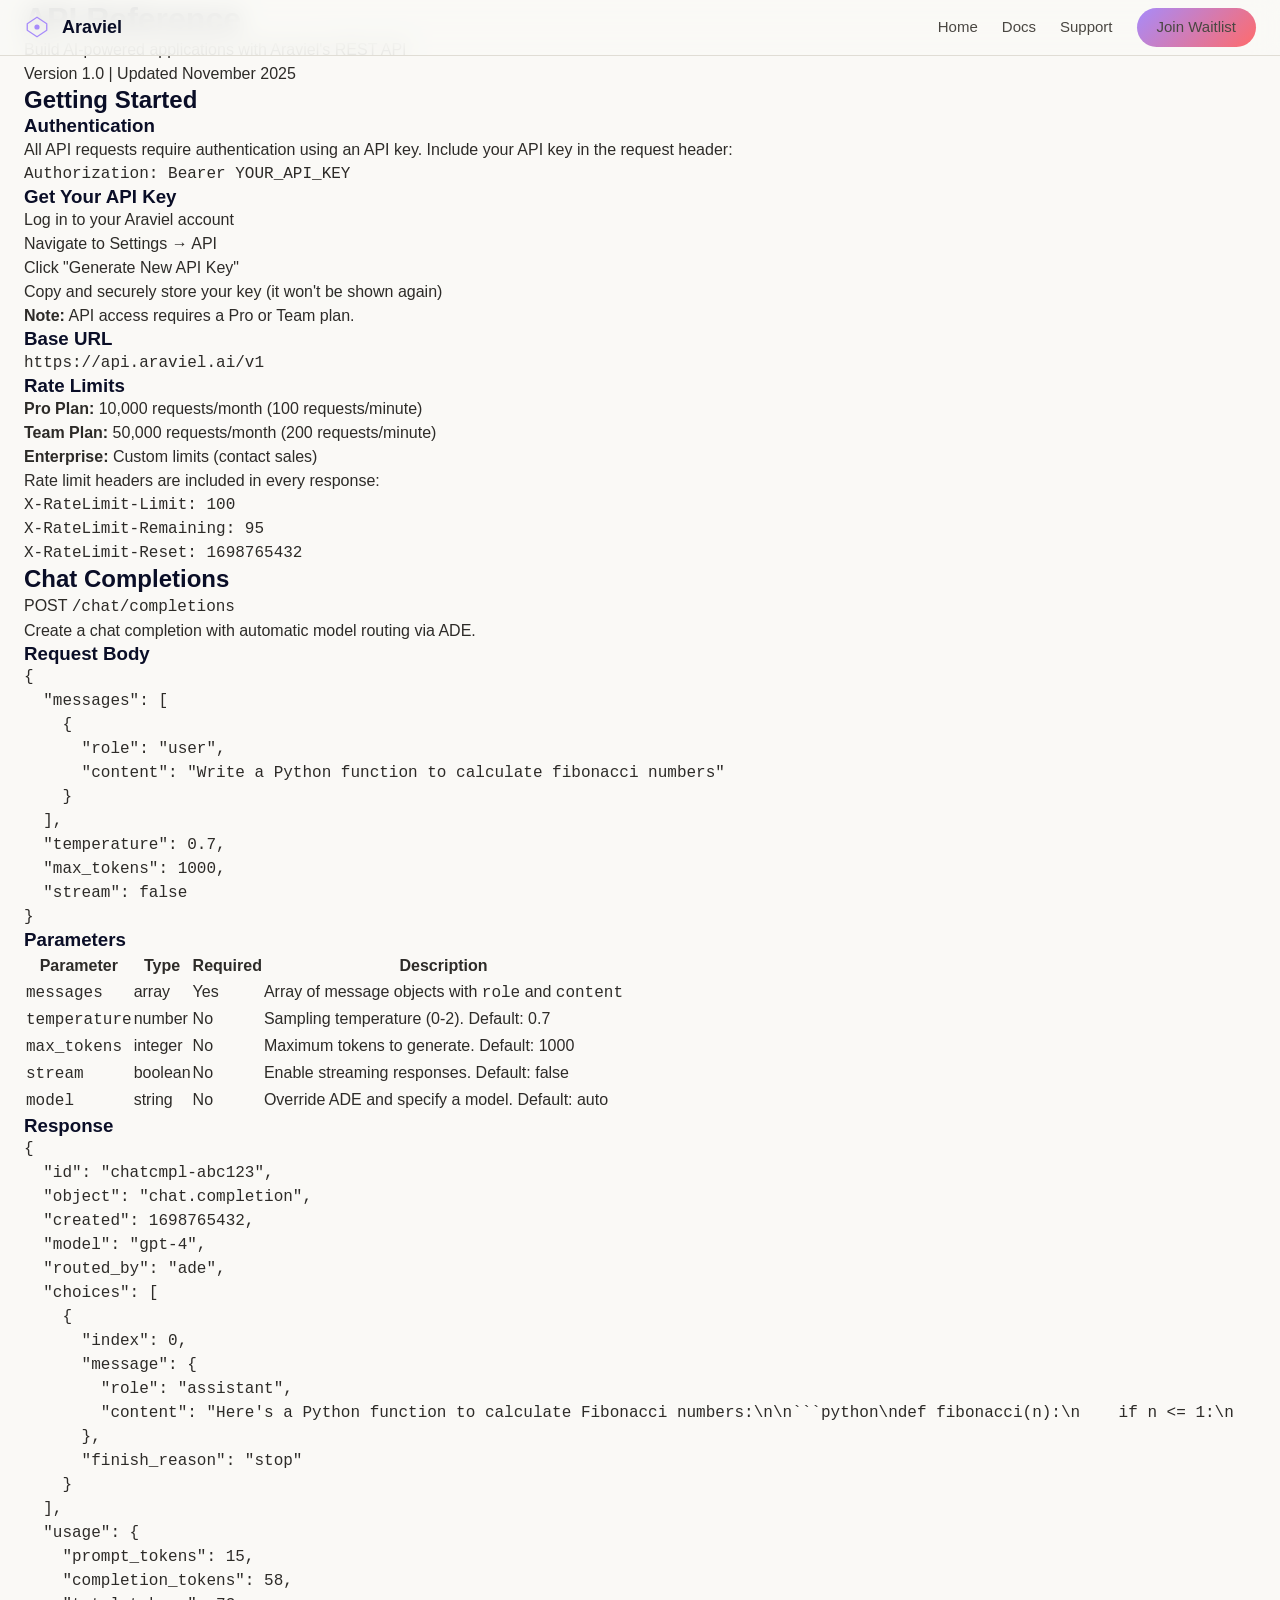
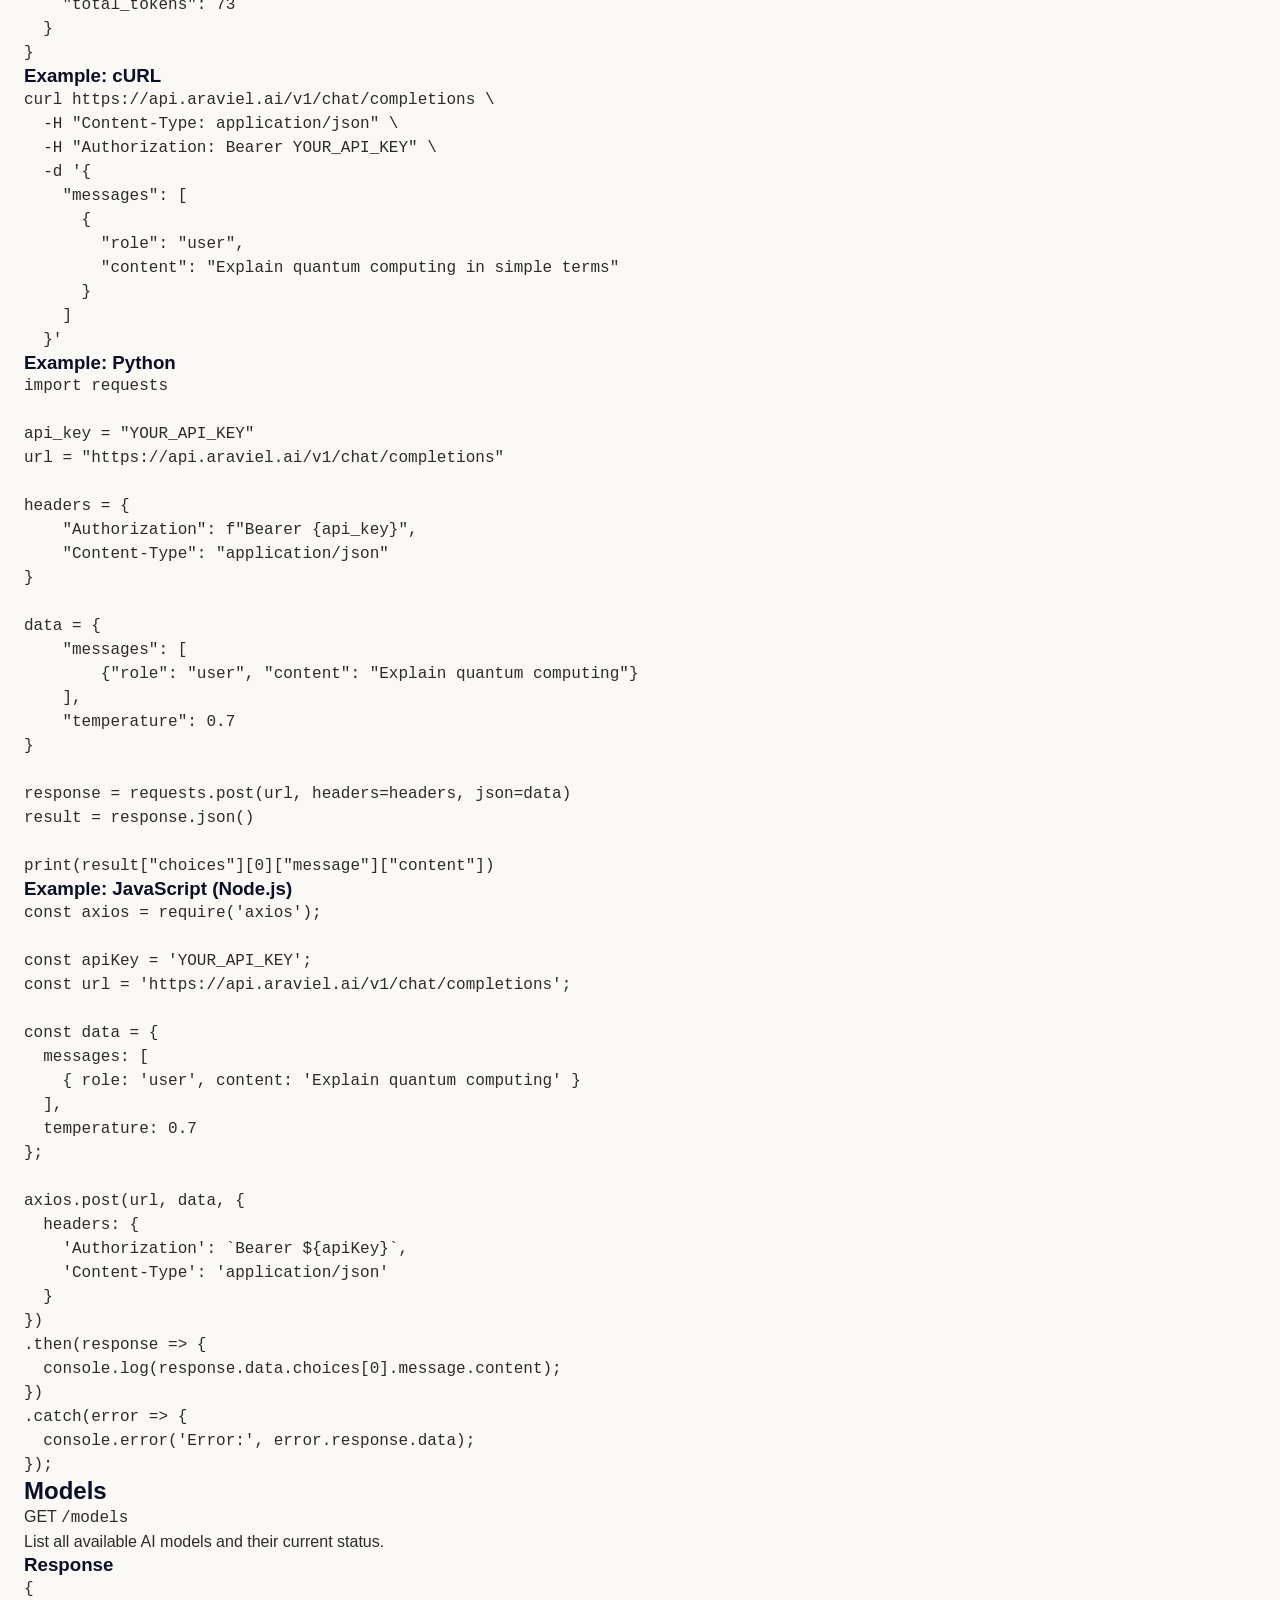
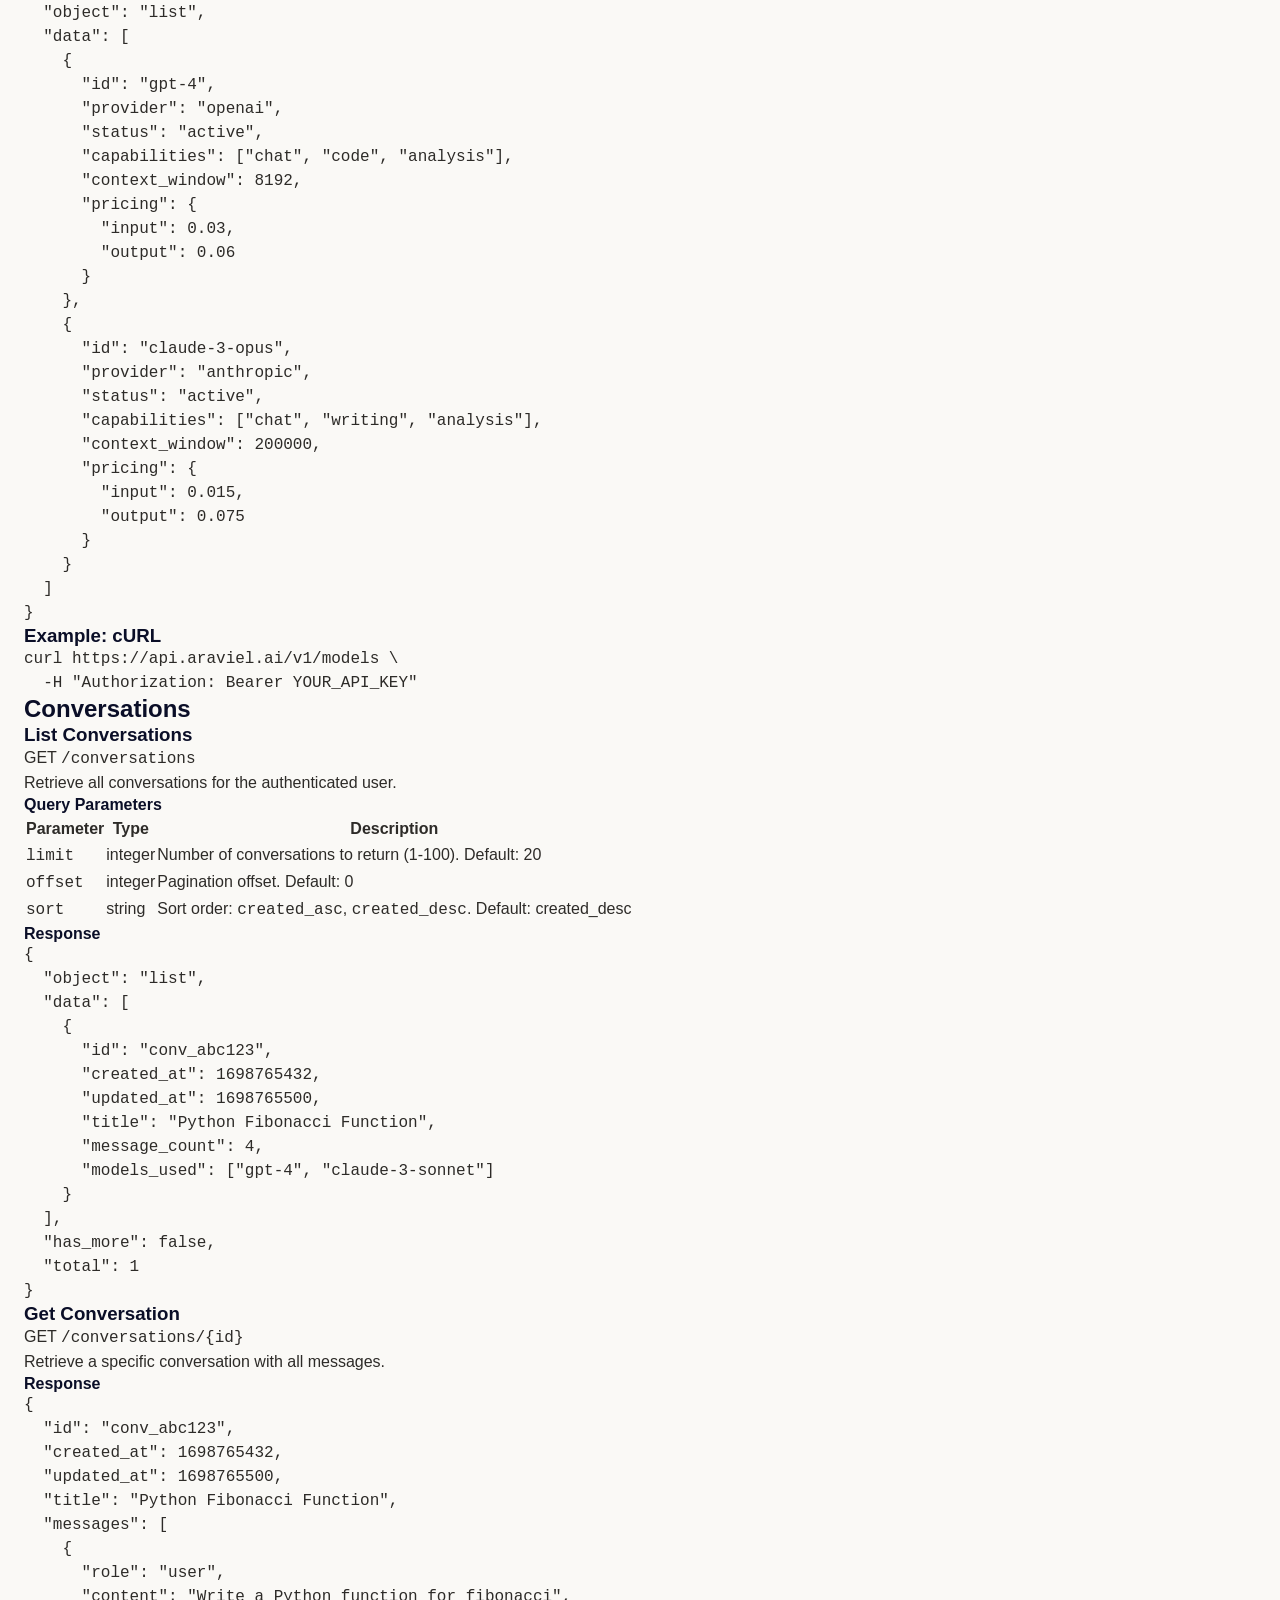
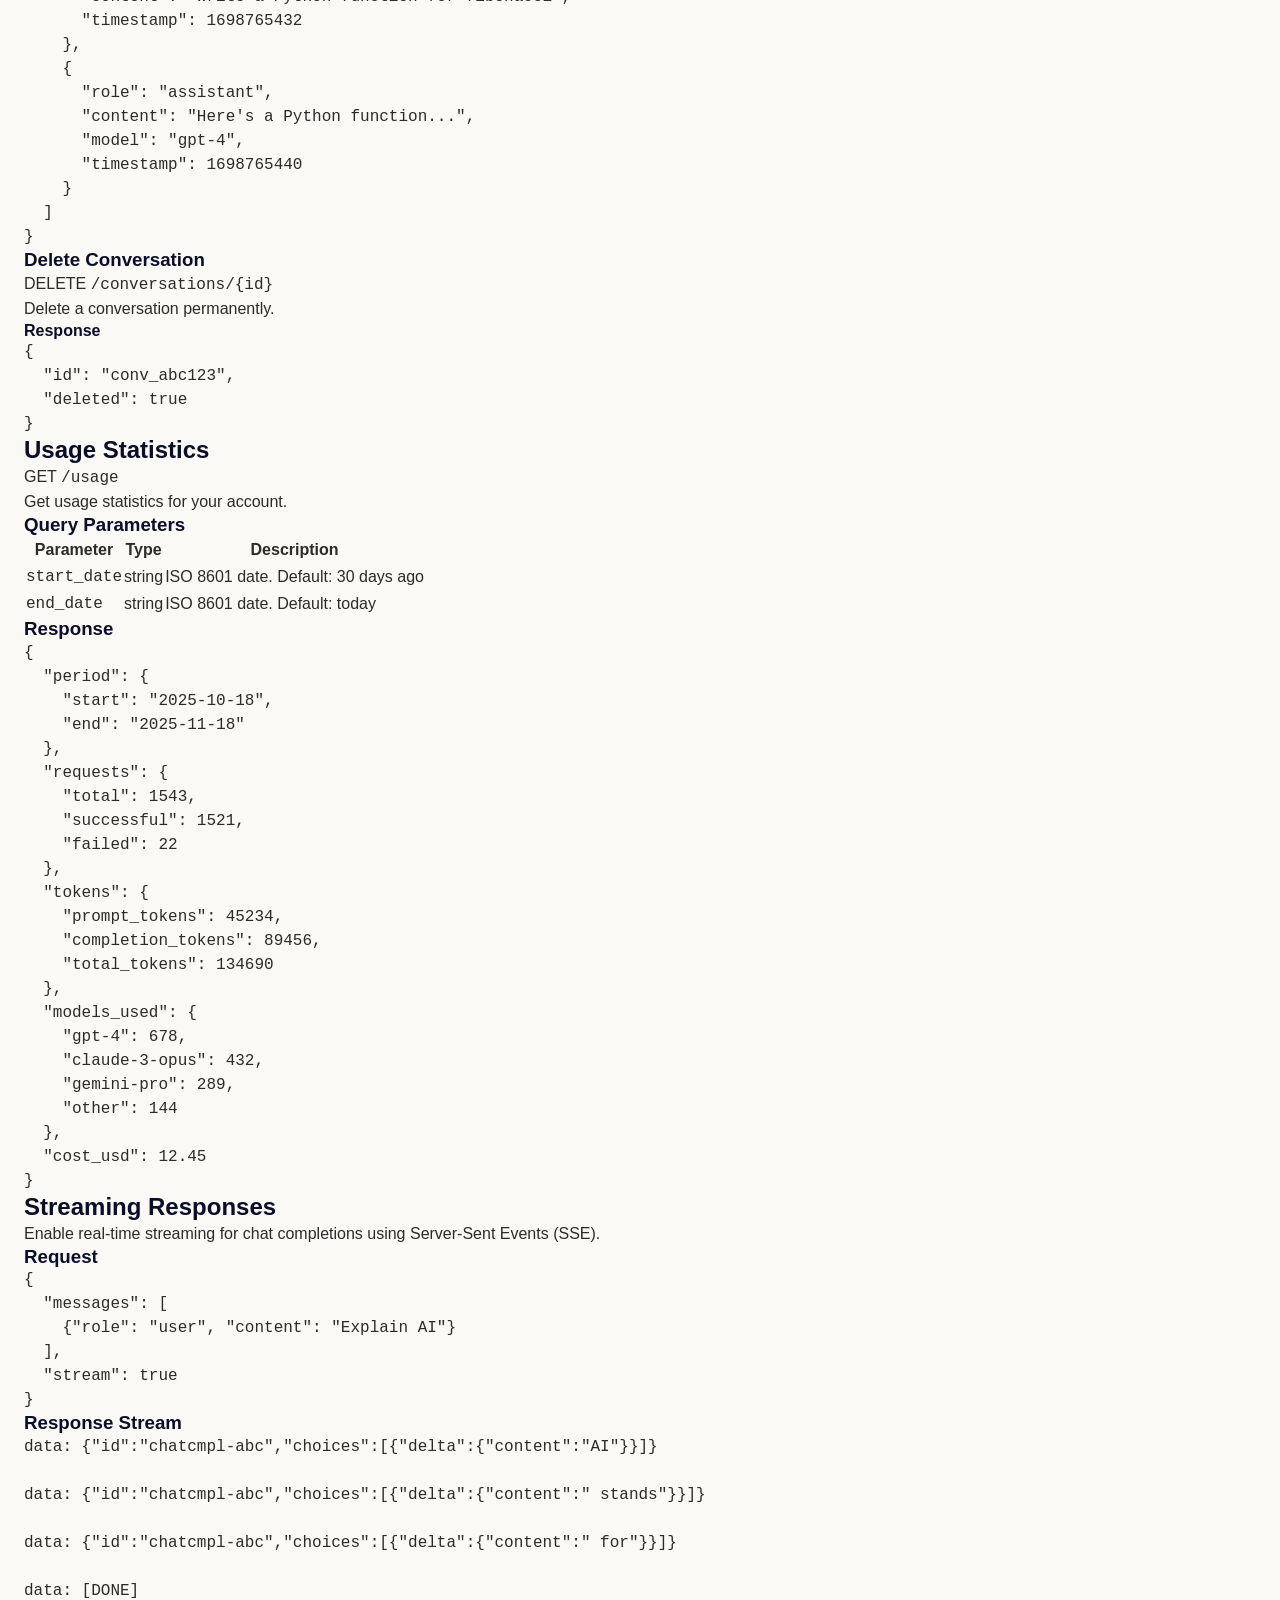
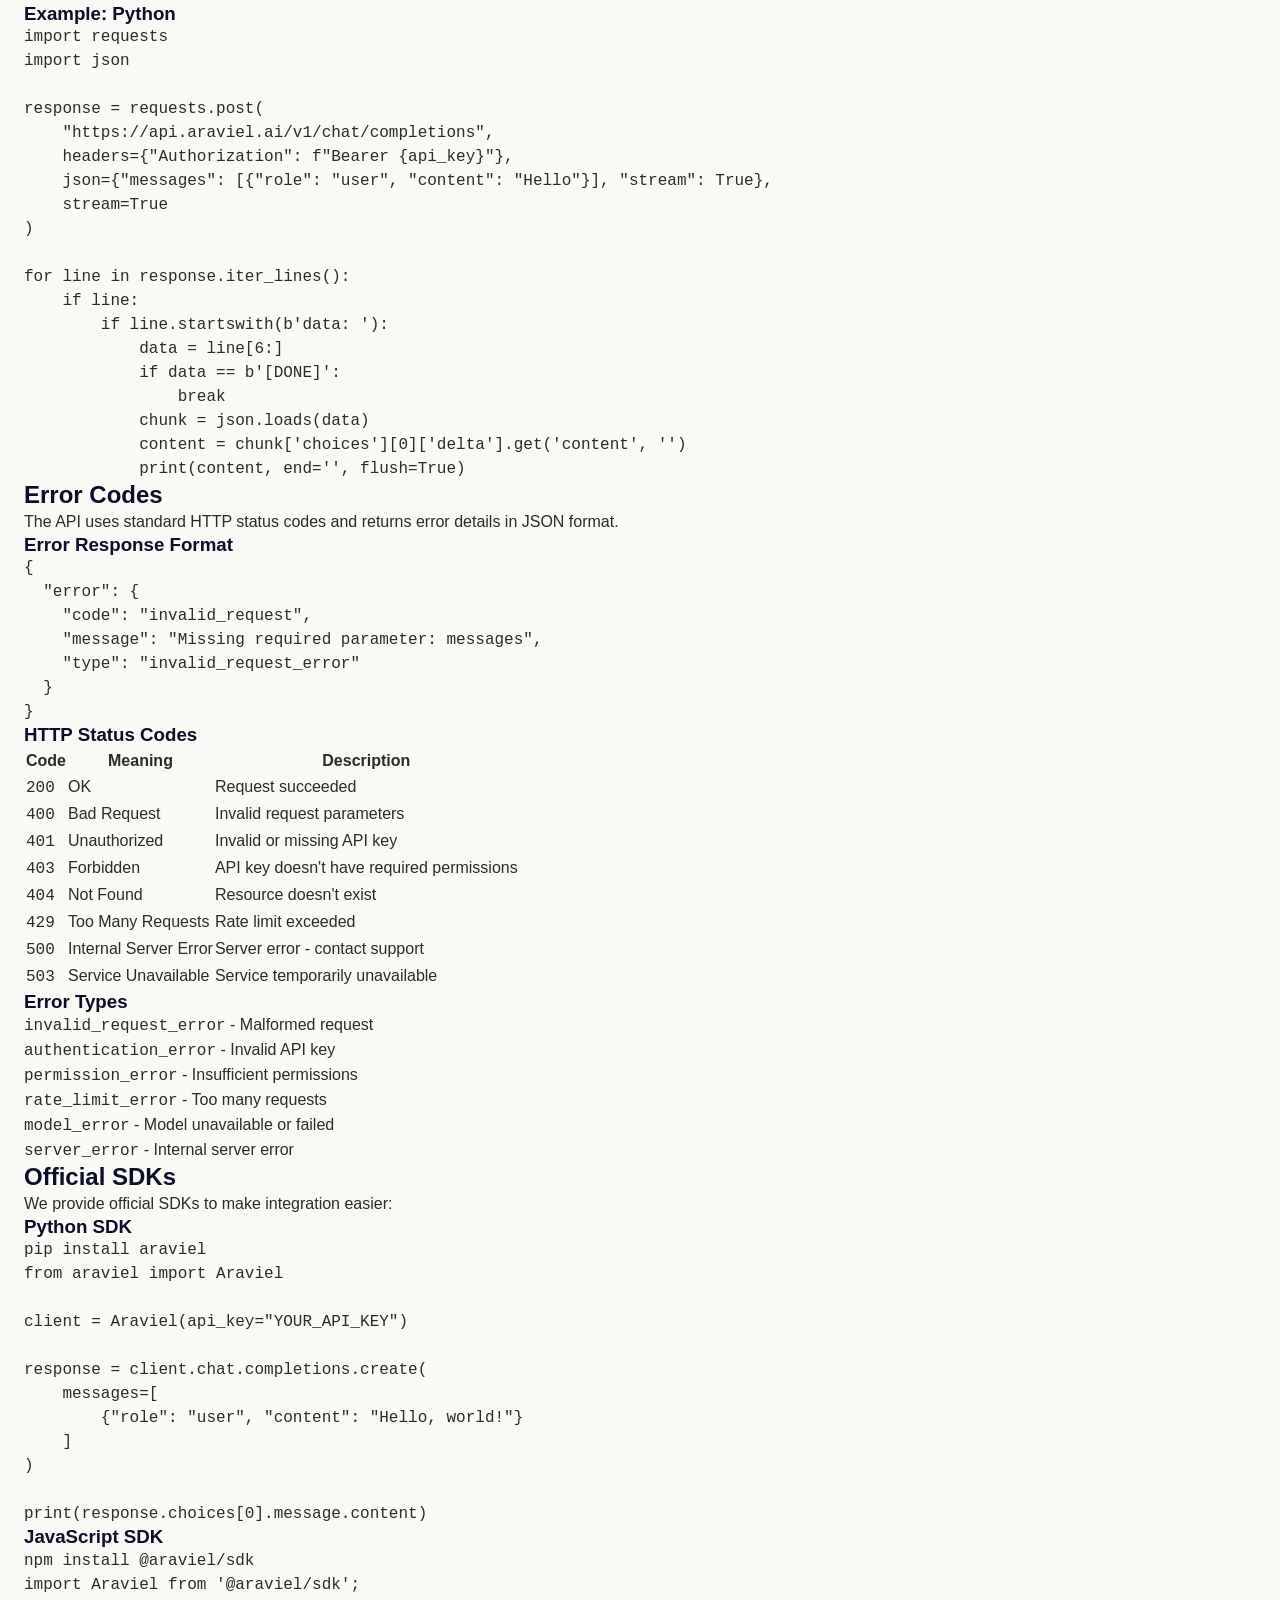
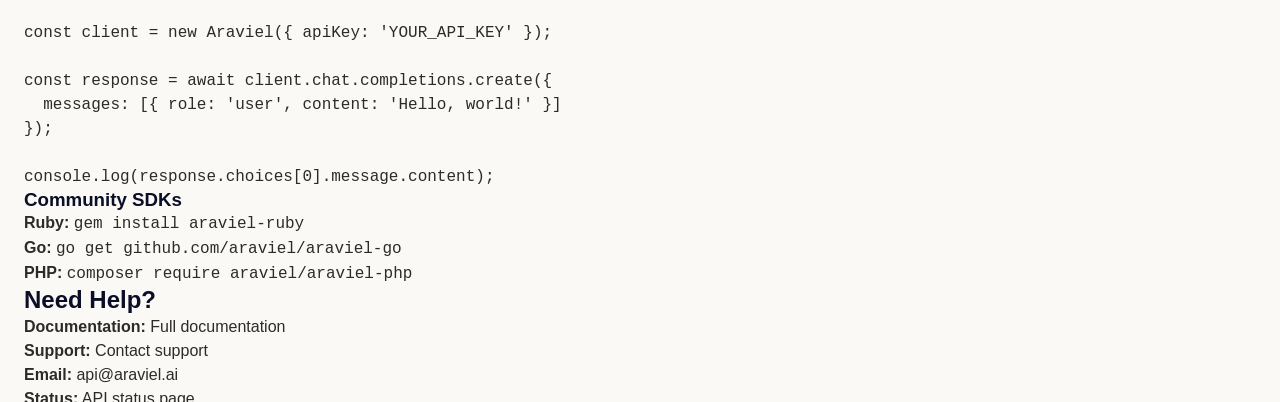
==== pages/api.html @ 12580cee "feat: Complete website with all legal and resource pages This commit delivers a fully functional, wo" ====
<!DOCTYPE html>
<html lang="en">
<head>
    <meta charset="UTF-8">
    <meta name="viewport" content="width=device-width, initial-scale=1.0">
    <title>API Reference - Araviel</title>
    <link rel="stylesheet" href="../styles.css">
    <link rel="icon" type="image/svg+xml" href="../favicon.svg">
</head>
<body>
    <nav class="nav" id="nav">
        <div class="container nav-container">
            <a href="../index.html" class="logo">
                <svg class="logo-icon" viewBox="0 0 40 40" fill="none" xmlns="http://www.w3.org/2000/svg">
                    <path d="M20 5L35 15V25L20 35L5 25V15L20 5Z" stroke="currentColor" stroke-width="2" stroke-linejoin="round"/>
                    <circle cx="20" cy="20" r="4" fill="currentColor"/>
                </svg>
                <span class="logo-text">Araviel</span>
            </a>
            <div class="nav-links">
                <a href="../index.html">Home</a>
                <a href="docs.html">Docs</a>
                <a href="support.html">Support</a>
                <a href="../index.html#waitlist" class="btn btn-nav">Join Waitlist</a>
            </div>
        </div>
    </nav>

    <main class="api-page">
        <div class="container">
            <div class="api-header">
                <h1>API Reference</h1>
                <p class="subtitle">Build AI-powered applications with Araviel's REST API</p>
                <p class="version">Version 1.0 | Updated November 2025</p>
            </div>

            <div class="api-content">
                <!-- Getting Started -->
                <section class="api-section">
                    <h2>Getting Started</h2>

                    <h3>Authentication</h3>
                    <p>All API requests require authentication using an API key. Include your API key in the request header:</p>
                    <div class="code-block">
                        <pre><code>Authorization: Bearer YOUR_API_KEY</code></pre>
                    </div>

                    <h3>Get Your API Key</h3>
                    <ol>
                        <li>Log in to your Araviel account</li>
                        <li>Navigate to Settings → API</li>
                        <li>Click "Generate New API Key"</li>
                        <li>Copy and securely store your key (it won't be shown again)</li>
                    </ol>
                    <p><strong>Note:</strong> API access requires a Pro or Team plan.</p>

                    <h3>Base URL</h3>
                    <div class="code-block">
                        <pre><code>https://api.araviel.ai/v1</code></pre>
                    </div>

                    <h3>Rate Limits</h3>
                    <ul>
                        <li><strong>Pro Plan:</strong> 10,000 requests/month (100 requests/minute)</li>
                        <li><strong>Team Plan:</strong> 50,000 requests/month (200 requests/minute)</li>
                        <li><strong>Enterprise:</strong> Custom limits (contact sales)</li>
                    </ul>
                    <p>Rate limit headers are included in every response:</p>
                    <div class="code-block">
                        <pre><code>X-RateLimit-Limit: 100
X-RateLimit-Remaining: 95
X-RateLimit-Reset: 1698765432</code></pre>
                    </div>
                </section>

                <!-- Chat Completions -->
                <section class="api-section">
                    <h2>Chat Completions</h2>
                    <p class="endpoint"><span class="method post">POST</span> <code>/chat/completions</code></p>
                    <p>Create a chat completion with automatic model routing via ADE.</p>

                    <h3>Request Body</h3>
                    <div class="code-block">
                        <pre><code>{
  "messages": [
    {
      "role": "user",
      "content": "Write a Python function to calculate fibonacci numbers"
    }
  ],
  "temperature": 0.7,
  "max_tokens": 1000,
  "stream": false
}</code></pre>
                    </div>

                    <h3>Parameters</h3>
                    <table class="params-table">
                        <thead>
                            <tr>
                                <th>Parameter</th>
                                <th>Type</th>
                                <th>Required</th>
                                <th>Description</th>
                            </tr>
                        </thead>
                        <tbody>
                            <tr>
                                <td><code>messages</code></td>
                                <td>array</td>
                                <td>Yes</td>
                                <td>Array of message objects with <code>role</code> and <code>content</code></td>
                            </tr>
                            <tr>
                                <td><code>temperature</code></td>
                                <td>number</td>
                                <td>No</td>
                                <td>Sampling temperature (0-2). Default: 0.7</td>
                            </tr>
                            <tr>
                                <td><code>max_tokens</code></td>
                                <td>integer</td>
                                <td>No</td>
                                <td>Maximum tokens to generate. Default: 1000</td>
                            </tr>
                            <tr>
                                <td><code>stream</code></td>
                                <td>boolean</td>
                                <td>No</td>
                                <td>Enable streaming responses. Default: false</td>
                            </tr>
                            <tr>
                                <td><code>model</code></td>
                                <td>string</td>
                                <td>No</td>
                                <td>Override ADE and specify a model. Default: auto</td>
                            </tr>
                        </tbody>
                    </table>

                    <h3>Response</h3>
                    <div class="code-block">
                        <pre><code>{
  "id": "chatcmpl-abc123",
  "object": "chat.completion",
  "created": 1698765432,
  "model": "gpt-4",
  "routed_by": "ade",
  "choices": [
    {
      "index": 0,
      "message": {
        "role": "assistant",
        "content": "Here's a Python function to calculate Fibonacci numbers:\n\n```python\ndef fibonacci(n):\n    if n <= 1:\n        return n\n    return fibonacci(n-1) + fibonacci(n-2)\n```"
      },
      "finish_reason": "stop"
    }
  ],
  "usage": {
    "prompt_tokens": 15,
    "completion_tokens": 58,
    "total_tokens": 73
  }
}</code></pre>
                    </div>

                    <h3>Example: cURL</h3>
                    <div class="code-block">
                        <pre><code>curl https://api.araviel.ai/v1/chat/completions \
  -H "Content-Type: application/json" \
  -H "Authorization: Bearer YOUR_API_KEY" \
  -d '{
    "messages": [
      {
        "role": "user",
        "content": "Explain quantum computing in simple terms"
      }
    ]
  }'</code></pre>
                    </div>

                    <h3>Example: Python</h3>
                    <div class="code-block">
                        <pre><code>import requests

api_key = "YOUR_API_KEY"
url = "https://api.araviel.ai/v1/chat/completions"

headers = {
    "Authorization": f"Bearer {api_key}",
    "Content-Type": "application/json"
}

data = {
    "messages": [
        {"role": "user", "content": "Explain quantum computing"}
    ],
    "temperature": 0.7
}

response = requests.post(url, headers=headers, json=data)
result = response.json()

print(result["choices"][0]["message"]["content"])</code></pre>
                    </div>

                    <h3>Example: JavaScript (Node.js)</h3>
                    <div class="code-block">
                        <pre><code>const axios = require('axios');

const apiKey = 'YOUR_API_KEY';
const url = 'https://api.araviel.ai/v1/chat/completions';

const data = {
  messages: [
    { role: 'user', content: 'Explain quantum computing' }
  ],
  temperature: 0.7
};

axios.post(url, data, {
  headers: {
    'Authorization': `Bearer ${apiKey}`,
    'Content-Type': 'application/json'
  }
})
.then(response => {
  console.log(response.data.choices[0].message.content);
})
.catch(error => {
  console.error('Error:', error.response.data);
});</code></pre>
                    </div>
                </section>

                <!-- Models -->
                <section class="api-section">
                    <h2>Models</h2>
                    <p class="endpoint"><span class="method get">GET</span> <code>/models</code></p>
                    <p>List all available AI models and their current status.</p>

                    <h3>Response</h3>
                    <div class="code-block">
                        <pre><code>{
  "object": "list",
  "data": [
    {
      "id": "gpt-4",
      "provider": "openai",
      "status": "active",
      "capabilities": ["chat", "code", "analysis"],
      "context_window": 8192,
      "pricing": {
        "input": 0.03,
        "output": 0.06
      }
    },
    {
      "id": "claude-3-opus",
      "provider": "anthropic",
      "status": "active",
      "capabilities": ["chat", "writing", "analysis"],
      "context_window": 200000,
      "pricing": {
        "input": 0.015,
        "output": 0.075
      }
    }
  ]
}</code></pre>
                    </div>

                    <h3>Example: cURL</h3>
                    <div class="code-block">
                        <pre><code>curl https://api.araviel.ai/v1/models \
  -H "Authorization: Bearer YOUR_API_KEY"</code></pre>
                    </div>
                </section>

                <!-- Conversations -->
                <section class="api-section">
                    <h2>Conversations</h2>

                    <h3>List Conversations</h3>
                    <p class="endpoint"><span class="method get">GET</span> <code>/conversations</code></p>
                    <p>Retrieve all conversations for the authenticated user.</p>

                    <h4>Query Parameters</h4>
                    <table class="params-table">
                        <thead>
                            <tr>
                                <th>Parameter</th>
                                <th>Type</th>
                                <th>Description</th>
                            </tr>
                        </thead>
                        <tbody>
                            <tr>
                                <td><code>limit</code></td>
                                <td>integer</td>
                                <td>Number of conversations to return (1-100). Default: 20</td>
                            </tr>
                            <tr>
                                <td><code>offset</code></td>
                                <td>integer</td>
                                <td>Pagination offset. Default: 0</td>
                            </tr>
                            <tr>
                                <td><code>sort</code></td>
                                <td>string</td>
                                <td>Sort order: <code>created_asc</code>, <code>created_desc</code>. Default: created_desc</td>
                            </tr>
                        </tbody>
                    </table>

                    <h4>Response</h4>
                    <div class="code-block">
                        <pre><code>{
  "object": "list",
  "data": [
    {
      "id": "conv_abc123",
      "created_at": 1698765432,
      "updated_at": 1698765500,
      "title": "Python Fibonacci Function",
      "message_count": 4,
      "models_used": ["gpt-4", "claude-3-sonnet"]
    }
  ],
  "has_more": false,
  "total": 1
}</code></pre>
                    </div>

                    <h3>Get Conversation</h3>
                    <p class="endpoint"><span class="method get">GET</span> <code>/conversations/{id}</code></p>
                    <p>Retrieve a specific conversation with all messages.</p>

                    <h4>Response</h4>
                    <div class="code-block">
                        <pre><code>{
  "id": "conv_abc123",
  "created_at": 1698765432,
  "updated_at": 1698765500,
  "title": "Python Fibonacci Function",
  "messages": [
    {
      "role": "user",
      "content": "Write a Python function for fibonacci",
      "timestamp": 1698765432
    },
    {
      "role": "assistant",
      "content": "Here's a Python function...",
      "model": "gpt-4",
      "timestamp": 1698765440
    }
  ]
}</code></pre>
                    </div>

                    <h3>Delete Conversation</h3>
                    <p class="endpoint"><span class="method delete">DELETE</span> <code>/conversations/{id}</code></p>
                    <p>Delete a conversation permanently.</p>

                    <h4>Response</h4>
                    <div class="code-block">
                        <pre><code>{
  "id": "conv_abc123",
  "deleted": true
}</code></pre>
                    </div>
                </section>

                <!-- Usage Statistics -->
                <section class="api-section">
                    <h2>Usage Statistics</h2>
                    <p class="endpoint"><span class="method get">GET</span> <code>/usage</code></p>
                    <p>Get usage statistics for your account.</p>

                    <h3>Query Parameters</h3>
                    <table class="params-table">
                        <thead>
                            <tr>
                                <th>Parameter</th>
                                <th>Type</th>
                                <th>Description</th>
                            </tr>
                        </thead>
                        <tbody>
                            <tr>
                                <td><code>start_date</code></td>
                                <td>string</td>
                                <td>ISO 8601 date. Default: 30 days ago</td>
                            </tr>
                            <tr>
                                <td><code>end_date</code></td>
                                <td>string</td>
                                <td>ISO 8601 date. Default: today</td>
                            </tr>
                        </tbody>
                    </table>

                    <h3>Response</h3>
                    <div class="code-block">
                        <pre><code>{
  "period": {
    "start": "2025-10-18",
    "end": "2025-11-18"
  },
  "requests": {
    "total": 1543,
    "successful": 1521,
    "failed": 22
  },
  "tokens": {
    "prompt_tokens": 45234,
    "completion_tokens": 89456,
    "total_tokens": 134690
  },
  "models_used": {
    "gpt-4": 678,
    "claude-3-opus": 432,
    "gemini-pro": 289,
    "other": 144
  },
  "cost_usd": 12.45
}</code></pre>
                    </div>
                </section>

                <!-- Streaming -->
                <section class="api-section">
                    <h2>Streaming Responses</h2>
                    <p>Enable real-time streaming for chat completions using Server-Sent Events (SSE).</p>

                    <h3>Request</h3>
                    <div class="code-block">
                        <pre><code>{
  "messages": [
    {"role": "user", "content": "Explain AI"}
  ],
  "stream": true
}</code></pre>
                    </div>

                    <h3>Response Stream</h3>
                    <div class="code-block">
                        <pre><code>data: {"id":"chatcmpl-abc","choices":[{"delta":{"content":"AI"}}]}

data: {"id":"chatcmpl-abc","choices":[{"delta":{"content":" stands"}}]}

data: {"id":"chatcmpl-abc","choices":[{"delta":{"content":" for"}}]}

data: [DONE]</code></pre>
                    </div>

                    <h3>Example: Python</h3>
                    <div class="code-block">
                        <pre><code>import requests
import json

response = requests.post(
    "https://api.araviel.ai/v1/chat/completions",
    headers={"Authorization": f"Bearer {api_key}"},
    json={"messages": [{"role": "user", "content": "Hello"}], "stream": True},
    stream=True
)

for line in response.iter_lines():
    if line:
        if line.startswith(b'data: '):
            data = line[6:]
            if data == b'[DONE]':
                break
            chunk = json.loads(data)
            content = chunk['choices'][0]['delta'].get('content', '')
            print(content, end='', flush=True)</code></pre>
                    </div>
                </section>

                <!-- Error Codes -->
                <section class="api-section">
                    <h2>Error Codes</h2>
                    <p>The API uses standard HTTP status codes and returns error details in JSON format.</p>

                    <h3>Error Response Format</h3>
                    <div class="code-block">
                        <pre><code>{
  "error": {
    "code": "invalid_request",
    "message": "Missing required parameter: messages",
    "type": "invalid_request_error"
  }
}</code></pre>
                    </div>

                    <h3>HTTP Status Codes</h3>
                    <table class="params-table">
                        <thead>
                            <tr>
                                <th>Code</th>
                                <th>Meaning</th>
                                <th>Description</th>
                            </tr>
                        </thead>
                        <tbody>
                            <tr>
                                <td><code>200</code></td>
                                <td>OK</td>
                                <td>Request succeeded</td>
                            </tr>
                            <tr>
                                <td><code>400</code></td>
                                <td>Bad Request</td>
                                <td>Invalid request parameters</td>
                            </tr>
                            <tr>
                                <td><code>401</code></td>
                                <td>Unauthorized</td>
                                <td>Invalid or missing API key</td>
                            </tr>
                            <tr>
                                <td><code>403</code></td>
                                <td>Forbidden</td>
                                <td>API key doesn't have required permissions</td>
                            </tr>
                            <tr>
                                <td><code>404</code></td>
                                <td>Not Found</td>
                                <td>Resource doesn't exist</td>
                            </tr>
                            <tr>
                                <td><code>429</code></td>
                                <td>Too Many Requests</td>
                                <td>Rate limit exceeded</td>
                            </tr>
                            <tr>
                                <td><code>500</code></td>
                                <td>Internal Server Error</td>
                                <td>Server error - contact support</td>
                            </tr>
                            <tr>
                                <td><code>503</code></td>
                                <td>Service Unavailable</td>
                                <td>Service temporarily unavailable</td>
                            </tr>
                        </tbody>
                    </table>

                    <h3>Error Types</h3>
                    <ul>
                        <li><code>invalid_request_error</code> - Malformed request</li>
                        <li><code>authentication_error</code> - Invalid API key</li>
                        <li><code>permission_error</code> - Insufficient permissions</li>
                        <li><code>rate_limit_error</code> - Too many requests</li>
                        <li><code>model_error</code> - Model unavailable or failed</li>
                        <li><code>server_error</code> - Internal server error</li>
                    </ul>
                </section>

                <!-- SDKs -->
                <section class="api-section">
                    <h2>Official SDKs</h2>
                    <p>We provide official SDKs to make integration easier:</p>

                    <h3>Python SDK</h3>
                    <div class="code-block">
                        <pre><code>pip install araviel</code></pre>
                    </div>
                    <div class="code-block">
                        <pre><code>from araviel import Araviel

client = Araviel(api_key="YOUR_API_KEY")

response = client.chat.completions.create(
    messages=[
        {"role": "user", "content": "Hello, world!"}
    ]
)

print(response.choices[0].message.content)</code></pre>
                    </div>

                    <h3>JavaScript SDK</h3>
                    <div class="code-block">
                        <pre><code>npm install @araviel/sdk</code></pre>
                    </div>
                    <div class="code-block">
                        <pre><code>import Araviel from '@araviel/sdk';

const client = new Araviel({ apiKey: 'YOUR_API_KEY' });

const response = await client.chat.completions.create({
  messages: [{ role: 'user', content: 'Hello, world!' }]
});

console.log(response.choices[0].message.content);</code></pre>
                    </div>

                    <h3>Community SDKs</h3>
                    <ul>
                        <li><strong>Ruby:</strong> <code>gem install araviel-ruby</code></li>
                        <li><strong>Go:</strong> <code>go get github.com/araviel/araviel-go</code></li>
                        <li><strong>PHP:</strong> <code>composer require araviel/araviel-php</code></li>
                    </ul>
                </section>

                <!-- Support -->
                <section class="api-section">
                    <h2>Need Help?</h2>
                    <ul>
                        <li><strong>Documentation:</strong> <a href="docs.html">Full documentation</a></li>
                        <li><strong>Support:</strong> <a href="support.html">Contact support</a></li>
                        <li><strong>Email:</strong> <a href="mailto:api@araviel.ai">api@araviel.ai</a></li>
                        <li><strong>Status:</strong> <a href="status.html">API status page</a></li>
                    </ul>
                </section>
            </div>
        </div>
    </main>

    <footer class="legal-footer">
        <div class="container">
            <p>&copy; 2025 Araviel. All rights reserved. | <a href="../index.html">Home</a> | <a href="docs.html">Docs</a> | <a href="privacy.html">Privacy</a> | <a href="terms.html">Terms</a></p>
        </div>
    </footer>
</body>
</html>
---- styles.css ----
/* ============================================
   ARAVIEL - Modern AI Companion Landing Page
   Design System & Global Styles
   ============================================ */

/* ============================================
   CSS CUSTOM PROPERTIES (Design Tokens)
   ============================================ */

:root {
    /* Color Palette */
    --color-primary: #0A0E27;
    --color-primary-light: #1a1f3a;
    --color-primary-dark: #050711;

    --color-accent-coral: #FF6B6B;
    --color-accent-coral-light: #FF8E8E;
    --color-accent-coral-dark: #E85555;

    --color-accent-purple: #A78BFA;
    --color-accent-purple-light: #C4B5FD;
    --color-accent-purple-dark: #8B5CF6;

    --color-neutral-100: #FAF9F6;
    --color-neutral-200: #F0EEE9;
    --color-neutral-300: #E0DDD5;
    --color-neutral-400: #C0BCB3;
    --color-neutral-500: #8F8B82;
    --color-neutral-600: #6B6761;
    --color-neutral-700: #4A4742;
    --color-neutral-800: #2D2B28;
    --color-neutral-900: #1A1918;

    --color-white: #FFFFFF;
    --color-black: #000000;

    --color-success: #10B981;
    --color-error: #EF4444;
    --color-warning: #F59E0B;

    /* Gradients */
    --gradient-primary: linear-gradient(135deg, var(--color-accent-purple) 0%, var(--color-accent-coral) 100%);
    --gradient-hero: linear-gradient(180deg, var(--color-primary) 0%, #0f1535 50%, var(--color-primary-light) 100%);
    --gradient-card: linear-gradient(135deg, rgba(167, 139, 250, 0.1) 0%, rgba(255, 107, 107, 0.1) 100%);

    /* Typography */
    --font-primary: 'Inter', -apple-system, BlinkMacSystemFont, 'Segoe UI', Roboto, sans-serif;
    --font-display: 'Space Grotesk', 'Inter', sans-serif;

    --font-size-xs: 0.75rem;      /* 12px */
    --font-size-sm: 0.875rem;     /* 14px */
    --font-size-base: 1rem;       /* 16px */
    --font-size-lg: 1.125rem;     /* 18px */
    --font-size-xl: 1.25rem;      /* 20px */
    --font-size-2xl: 1.5rem;      /* 24px */
    --font-size-3xl: 1.875rem;    /* 30px */
    --font-size-4xl: 2.25rem;     /* 36px */
    --font-size-5xl: 3rem;        /* 48px */
    --font-size-6xl: 3.75rem;     /* 60px */
    --font-size-7xl: 4.5rem;      /* 72px */

    --font-weight-light: 300;
    --font-weight-normal: 400;
    --font-weight-medium: 500;
    --font-weight-semibold: 600;
    --font-weight-bold: 700;
    --font-weight-extrabold: 800;

    --line-height-tight: 1.2;
    --line-height-normal: 1.5;
    --line-height-relaxed: 1.75;

    /* Spacing */
    --spacing-1: 0.25rem;   /* 4px */
    --spacing-2: 0.5rem;    /* 8px */
    --spacing-3: 0.75rem;   /* 12px */
    --spacing-4: 1rem;      /* 16px */
    --spacing-5: 1.25rem;   /* 20px */
    --spacing-6: 1.5rem;    /* 24px */
    --spacing-8: 2rem;      /* 32px */
    --spacing-10: 2.5rem;   /* 40px */
    --spacing-12: 3rem;     /* 48px */
    --spacing-16: 4rem;     /* 64px */
    --spacing-20: 5rem;     /* 80px */
    --spacing-24: 6rem;     /* 96px */
    --spacing-32: 8rem;     /* 128px */

    /* Border Radius */
    --radius-sm: 0.375rem;  /* 6px */
    --radius-md: 0.5rem;    /* 8px */
    --radius-lg: 0.75rem;   /* 12px */
    --radius-xl: 1rem;      /* 16px */
    --radius-2xl: 1.5rem;   /* 24px */
    --radius-full: 9999px;

    /* Shadows */
    --shadow-sm: 0 1px 2px 0 rgba(0, 0, 0, 0.05);
    --shadow-md: 0 4px 6px -1px rgba(0, 0, 0, 0.1), 0 2px 4px -1px rgba(0, 0, 0, 0.06);
    --shadow-lg: 0 10px 15px -3px rgba(0, 0, 0, 0.1), 0 4px 6px -2px rgba(0, 0, 0, 0.05);
    --shadow-xl: 0 20px 25px -5px rgba(0, 0, 0, 0.1), 0 10px 10px -5px rgba(0, 0, 0, 0.04);
    --shadow-2xl: 0 25px 50px -12px rgba(0, 0, 0, 0.25);
    --shadow-glow: 0 0 20px rgba(167, 139, 250, 0.3), 0 0 40px rgba(255, 107, 107, 0.2);

    /* Transitions */
    --transition-fast: 150ms ease;
    --transition-base: 250ms ease;
    --transition-slow: 350ms ease;
    --transition-bounce: 500ms cubic-bezier(0.68, -0.55, 0.265, 1.55);

    /* Z-index */
    --z-base: 1;
    --z-dropdown: 100;
    --z-sticky: 200;
    --z-fixed: 300;
    --z-modal: 400;
    --z-tooltip: 500;

    /* Container */
    --container-max-width: 1280px;
    --container-padding: var(--spacing-6);
}

/* ============================================
   RESET & BASE STYLES
   ============================================ */

*, *::before, *::after {
    box-sizing: border-box;
    margin: 0;
    padding: 0;
}

html {
    scroll-behavior: smooth;
    -webkit-font-smoothing: antialiased;
    -moz-osx-font-smoothing: grayscale;
}

body {
    font-family: var(--font-primary);
    font-size: var(--font-size-base);
    font-weight: var(--font-weight-normal);
    line-height: var(--line-height-normal);
    color: var(--color-neutral-800);
    background-color: var(--color-neutral-100);
    overflow-x: hidden;
}

h1, h2, h3, h4, h5, h6 {
    font-family: var(--font-display);
    font-weight: var(--font-weight-bold);
    line-height: var(--line-height-tight);
    color: var(--color-primary);
}

a {
    color: inherit;
    text-decoration: none;
    transition: all var(--transition-base);
}

img {
    max-width: 100%;
    height: auto;
    display: block;
}

button {
    font-family: inherit;
    cursor: pointer;
    border: none;
    background: none;
}

ul, ol {
    list-style: none;
}

input, textarea, select {
    font-family: inherit;
    font-size: inherit;
}

/* ============================================
   UTILITY CLASSES
   ============================================ */

.container {
    width: 100%;
    max-width: var(--container-max-width);
    margin: 0 auto;
    padding: 0 var(--container-padding);
}

.gradient-text {
    background: var(--gradient-primary);
    -webkit-background-clip: text;
    -webkit-text-fill-color: transparent;
    background-clip: text;
}

.section-tag {
    display: inline-block;
    font-size: var(--font-size-sm);
    font-weight: var(--font-weight-semibold);
    text-transform: uppercase;
    letter-spacing: 0.1em;
    color: var(--color-accent-coral);
    margin-bottom: var(--spacing-4);
}

.section-header {
    margin-bottom: var(--spacing-16);
}

.section-header.centered {
    text-align: center;
}

.section-title {
    font-size: clamp(var(--font-size-3xl), 5vw, var(--font-size-5xl));
    font-weight: var(--font-weight-bold);
    margin-bottom: var(--spacing-6);
    color: var(--color-primary);
}

.section-description {
    font-size: var(--font-size-lg);
    color: var(--color-neutral-600);
    max-width: 700px;
    line-height: var(--line-height-relaxed);
}

.section-header.centered .section-description {
    margin: 0 auto;
}

/* ============================================
   ANIMATIONS
   ============================================ */

@keyframes fadeInUp {
    from {
        opacity: 0;
        transform: translateY(30px);
    }
    to {
        opacity: 1;
        transform: translateY(0);
    }
}

@keyframes fadeIn {
    from {
        opacity: 0;
    }
    to {
        opacity: 1;
    }
}

@keyframes float {
    0%, 100% {
        transform: translateY(0px);
    }
    50% {
        transform: translateY(-20px);
    }
}

@keyframes pulse {
    0%, 100% {
        opacity: 1;
    }
    50% {
        opacity: 0.5;
    }
}

@keyframes rotate {
    from {
        transform: rotate(0deg);
    }
    to {
        transform: rotate(360deg);
    }
}

@keyframes scroll {
    0% {
        transform: translateY(0);
        opacity: 0;
    }
    40% {
        opacity: 1;
    }
    80% {
        transform: translateY(10px);
        opacity: 0;
    }
    100% {
        opacity: 0;
    }
}

.animate-in {
    animation: fadeInUp 0.8s var(--transition-base) forwards;
    opacity: 0;
}

.animate-in.delay-1 {
    animation-delay: 0.2s;
}

.animate-in.delay-2 {
    animation-delay: 0.4s;
}

.animate-in.delay-3 {
    animation-delay: 0.6s;
}

/* ============================================
   NAVIGATION
   ============================================ */

.nav {
    position: fixed;
    top: 0;
    left: 0;
    right: 0;
    z-index: var(--z-sticky);
    background: rgba(250, 249, 246, 0.8);
    backdrop-filter: blur(12px);
    border-bottom: 1px solid var(--color-neutral-300);
    transition: all var(--transition-base);
}

.nav.scrolled {
    background: rgba(250, 249, 246, 0.95);
    box-shadow: var(--shadow-md);
}

.nav-container {
    display: flex;
    align-items: center;
    justify-content: space-between;
    padding-top: var(--spacing-4);
    padding-bottom: var(--spacing-4);
}

.logo {
    display: flex;
    align-items: center;
    gap: var(--spacing-3);
    font-family: var(--font-display);
    font-size: var(--font-size-xl);
    font-weight: var(--font-weight-bold);
    color: var(--color-primary);
}

.logo-icon {
    width: 32px;
    height: 32px;
    color: var(--color-accent-purple);
}

.nav-links {
    display: flex;
    align-items: center;
    gap: var(--spacing-8);
}

.nav-links a {
    font-size: var(--font-size-sm);
    font-weight: var(--font-weight-medium);
    color: var(--color-neutral-700);
    transition: color var(--transition-base);
}

.nav-links a:hover {
    color: var(--color-accent-coral);
}

.nav-actions {
    display: flex;
    align-items: center;
    gap: var(--spacing-4);
}

.mobile-menu-toggle {
    display: none;
    flex-direction: column;
    gap: 4px;
    padding: var(--spacing-2);
}

.mobile-menu-toggle span {
    width: 24px;
    height: 2px;
    background: var(--color-primary);
    border-radius: var(--radius-full);
    transition: all var(--transition-base);
}

.mobile-menu {
    position: fixed;
    top: 73px;
    left: 0;
    right: 0;
    background: var(--color-white);
    border-bottom: 1px solid var(--color-neutral-300);
    padding: var(--spacing-6);
    transform: translateY(-100%);
    opacity: 0;
    transition: all var(--transition-base);
    z-index: var(--z-fixed);
}

.mobile-menu.active {
    transform: translateY(0);
    opacity: 1;
}

.mobile-nav-links {
    display: flex;
    flex-direction: column;
    gap: var(--spacing-4);
}

.mobile-nav-links a {
    font-size: var(--font-size-lg);
    font-weight: var(--font-weight-medium);
    color: var(--color-neutral-700);
    padding: var(--spacing-3);
    border-radius: var(--radius-md);
    transition: all var(--transition-base);
}

.mobile-nav-links a:hover,
.mobile-nav-links a.mobile-cta {
    background: var(--gradient-card);
    color: var(--color-accent-coral);
}

/* ============================================
   BUTTONS
   ============================================ */

.btn {
    display: inline-flex;
    align-items: center;
    justify-content: center;
    gap: var(--spacing-2);
    padding: var(--spacing-3) var(--spacing-6);
    font-size: var(--font-size-base);
    font-weight: var(--font-weight-semibold);
    border-radius: var(--radius-lg);
    transition: all var(--transition-base);
    cursor: pointer;
    white-space: nowrap;
}

.btn-primary {
    background: var(--gradient-primary);
    color: var(--color-white);
    box-shadow: var(--shadow-md);
}

.btn-primary:hover {
    transform: translateY(-2px);
    box-shadow: var(--shadow-lg), var(--shadow-glow);
}

.btn-primary:active {
    transform: translateY(0);
}

.btn-secondary {
    background: var(--color-white);
    color: var(--color-primary);
    border: 2px solid var(--color-neutral-300);
}

.btn-secondary:hover {
    border-color: var(--color-accent-purple);
    color: var(--color-accent-purple);
    transform: translateY(-2px);
    box-shadow: var(--shadow-md);
}

.btn-text {
    background: transparent;
    color: var(--color-neutral-700);
    padding: var(--spacing-2) 0;
}

.btn-text:hover {
    color: var(--color-accent-coral);
}

.btn-large {
    padding: var(--spacing-4) var(--spacing-8);
    font-size: var(--font-size-lg);
}

.btn-icon {
    width: 20px;
    height: 20px;
}

/* ============================================
   HERO SECTION
   ============================================ */

.hero {
    position: relative;
    min-height: 100vh;
    display: flex;
    align-items: center;
    justify-content: center;
    padding: var(--spacing-20) 0 var(--spacing-16);
    background: var(--gradient-hero);
    overflow: hidden;
}

.hero-background {
    position: absolute;
    inset: 0;
    z-index: 0;
    overflow: hidden;
}

.gradient-orb {
    position: absolute;
    border-radius: 50%;
    filter: blur(80px);
    opacity: 0.3;
    animation: float 8s ease-in-out infinite;
}

.orb-1 {
    width: 500px;
    height: 500px;
    background: var(--color-accent-purple);
    top: -250px;
    right: -100px;
    animation-delay: 0s;
}

.orb-2 {
    width: 400px;
    height: 400px;
    background: var(--color-accent-coral);
    bottom: -200px;
    left: -100px;
    animation-delay: 2s;
}

.orb-3 {
    width: 300px;
    height: 300px;
    background: var(--color-accent-purple-dark);
    top: 50%;
    left: 50%;
    transform: translate(-50%, -50%);
    animation-delay: 4s;
}

.hero-content {
    position: relative;
    z-index: var(--z-base);
    text-align: center;
}

.hero-title {
    font-size: clamp(var(--font-size-4xl), 8vw, var(--font-size-7xl));
    font-weight: var(--font-weight-extrabold);
    color: var(--color-white);
    margin-bottom: var(--spacing-6);
    line-height: 1.1;
}

.hero-subtitle {
    font-size: clamp(var(--font-size-lg), 2vw, var(--font-size-xl));
    color: var(--color-neutral-300);
    max-width: 800px;
    margin: 0 auto var(--spacing-8);
    line-height: var(--line-height-relaxed);
}

.hero-cta {
    display: flex;
    align-items: center;
    justify-content: center;
    gap: var(--spacing-4);
    flex-wrap: wrap;
    margin-bottom: var(--spacing-16);
}

.hero-stats {
    display: flex;
    align-items: center;
    justify-content: center;
    gap: var(--spacing-12);
    flex-wrap: wrap;
}

.stat {
    text-align: center;
}

.stat-number {
    font-size: var(--font-size-2xl);
    font-weight: var(--font-weight-bold);
    color: var(--color-white);
    margin-bottom: var(--spacing-2);
}

.stat-label {
    font-size: var(--font-size-sm);
    color: var(--color-neutral-400);
    text-transform: uppercase;
    letter-spacing: 0.05em;
}

.scroll-indicator {
    position: absolute;
    bottom: var(--spacing-8);
    left: 50%;
    transform: translateX(-50%);
    z-index: var(--z-base);
}

.scroll-mouse {
    width: 24px;
    height: 40px;
    border: 2px solid var(--color-neutral-400);
    border-radius: var(--radius-full);
    position: relative;
}

.scroll-wheel {
    width: 4px;
    height: 8px;
    background: var(--color-neutral-400);
    border-radius: var(--radius-full);
    position: absolute;
    top: 8px;
    left: 50%;
    transform: translateX(-50%);
    animation: scroll 2s ease-out infinite;
}

/* ============================================
   PROBLEM SECTION
   ============================================ */

.problem {
    padding: var(--spacing-20) 0;
    background: var(--color-neutral-100);
}

.problem-grid {
    display: grid;
    grid-template-columns: repeat(auto-fit, minmax(300px, 1fr));
    gap: var(--spacing-8);
}

.problem-card {
    background: var(--color-white);
    padding: var(--spacing-8);
    border-radius: var(--radius-xl);
    box-shadow: var(--shadow-md);
    transition: all var(--transition-base);
}

.problem-card:hover {
    transform: translateY(-4px);
    box-shadow: var(--shadow-xl);
}

.problem-icon {
    width: 56px;
    height: 56px;
    display: flex;
    align-items: center;
    justify-content: center;
    background: var(--gradient-card);
    border-radius: var(--radius-lg);
    margin-bottom: var(--spacing-6);
}

.problem-icon svg {
    width: 28px;
    height: 28px;
    color: var(--color-accent-coral);
}

.problem-card h3 {
    font-size: var(--font-size-xl);
    margin-bottom: var(--spacing-4);
    color: var(--color-primary);
}

.problem-card p {
    color: var(--color-neutral-600);
    line-height: var(--line-height-relaxed);
}

/* ============================================
   SOLUTION SECTION
   ============================================ */

.solution {
    padding: var(--spacing-20) 0;
    background: var(--color-white);
}

.solution-content {
    display: grid;
    grid-template-columns: 1fr 1fr;
    gap: var(--spacing-16);
    align-items: center;
}

.solution-visual {
    display: flex;
    align-items: center;
    justify-content: center;
}

.solution-graphic {
    position: relative;
    width: 100%;
    max-width: 500px;
    aspect-ratio: 1;
}

.graphic-center {
    position: absolute;
    top: 50%;
    left: 50%;
    transform: translate(-50%, -50%);
    z-index: 2;
    display: flex;
    flex-direction: column;
    align-items: center;
    gap: var(--spacing-2);
}

.center-logo svg {
    width: 80px;
    height: 80px;
    filter: drop-shadow(var(--shadow-glow));
}

.center-label {
    font-family: var(--font-display);
    font-size: var(--font-size-lg);
    font-weight: var(--font-weight-bold);
    color: var(--color-primary);
}

.orbit-ring {
    position: absolute;
    top: 50%;
    left: 50%;
    transform: translate(-50%, -50%);
    width: 350px;
    height: 350px;
    border: 2px dashed var(--color-neutral-300);
    border-radius: 50%;
    animation: rotate 30s linear infinite;
}

.model-node {
    position: absolute;
    padding: var(--spacing-3) var(--spacing-5);
    background: var(--color-white);
    border: 2px solid var(--color-neutral-300);
    border-radius: var(--radius-full);
    font-size: var(--font-size-sm);
    font-weight: var(--font-weight-semibold);
    color: var(--color-primary);
    box-shadow: var(--shadow-md);
    transition: all var(--transition-base);
}

.model-node:hover {
    border-color: var(--color-accent-purple);
    box-shadow: var(--shadow-lg);
    transform: scale(1.1);
}

.node-1 { top: 10%; left: 50%; transform: translateX(-50%); }
.node-2 { top: 30%; right: 10%; }
.node-3 { bottom: 30%; right: 10%; }
.node-4 { bottom: 10%; left: 50%; transform: translateX(-50%); }
.node-5 { bottom: 30%; left: 10%; }
.node-6 { top: 30%; left: 10%; }

.solution-description {
    font-size: var(--font-size-lg);
    color: var(--color-neutral-600);
    line-height: var(--line-height-relaxed);
    margin-bottom: var(--spacing-8);
}

.solution-benefits {
    display: flex;
    flex-direction: column;
    gap: var(--spacing-4);
}

.solution-benefits li {
    display: flex;
    align-items: flex-start;
    gap: var(--spacing-3);
}

.check-icon {
    width: 24px;
    height: 24px;
    flex-shrink: 0;
    color: var(--color-success);
}

.solution-benefits span {
    color: var(--color-neutral-700);
    line-height: var(--line-height-relaxed);
}

/* ============================================
   FEATURES SECTION
   ============================================ */

.features {
    padding: var(--spacing-20) 0;
    background: var(--gradient-hero);
}

.features .section-title,
.features .section-description {
    color: var(--color-white);
}

.features .section-tag {
    color: var(--color-accent-coral-light);
}

.features-grid {
    display: grid;
    grid-template-columns: repeat(auto-fit, minmax(320px, 1fr));
    gap: var(--spacing-8);
}

.feature-card {
    background: rgba(255, 255, 255, 0.05);
    backdrop-filter: blur(10px);
    border: 1px solid rgba(255, 255, 255, 0.1);
    padding: var(--spacing-8);
    border-radius: var(--radius-xl);
    transition: all var(--transition-base);
}

.feature-card:hover {
    background: rgba(255, 255, 255, 0.08);
    border-color: rgba(167, 139, 250, 0.3);
    transform: translateY(-4px);
    box-shadow: var(--shadow-glow);
}

.feature-icon {
    width: 56px;
    height: 56px;
    display: flex;
    align-items: center;
    justify-content: center;
    background: var(--gradient-card);
    border-radius: var(--radius-lg);
    margin-bottom: var(--spacing-6);
}

.feature-icon svg {
    width: 28px;
    height: 28px;
    color: var(--color-accent-coral);
}

.feature-card h3 {
    font-size: var(--font-size-xl);
    margin-bottom: var(--spacing-4);
    color: var(--color-white);
}

.feature-card p {
    color: var(--color-neutral-300);
    line-height: var(--line-height-relaxed);
}

/* ============================================
   HOW IT WORKS SECTION
   ============================================ */

.how-it-works {
    padding: var(--spacing-20) 0;
    background: var(--color-neutral-100);
}

.steps-container {
    max-width: 900px;
    margin: 0 auto;
}

.step {
    margin-bottom: var(--spacing-12);
}

.step:last-child {
    margin-bottom: 0;
}

.step-number {
    display: inline-block;
    font-family: var(--font-display);
    font-size: var(--font-size-5xl);
    font-weight: var(--font-weight-bold);
    background: var(--gradient-primary);
    -webkit-background-clip: text;
    -webkit-text-fill-color: transparent;
    background-clip: text;
    margin-bottom: var(--spacing-6);
}

.step-content {
    display: grid;
    grid-template-columns: 120px 1fr;
    gap: var(--spacing-8);
    align-items: center;
    background: var(--color-white);
    padding: var(--spacing-8);
    border-radius: var(--radius-xl);
    box-shadow: var(--shadow-md);
}

.step-visual {
    display: flex;
    align-items: center;
    justify-content: center;
}

.step-visual svg {
    width: 100%;
    height: auto;
    color: var(--color-accent-purple);
}

.step-text h3 {
    font-size: var(--font-size-2xl);
    margin-bottom: var(--spacing-3);
    color: var(--color-primary);
}

.step-text p {
    color: var(--color-neutral-600);
    line-height: var(--line-height-relaxed);
}

.step-connector {
    width: 2px;
    height: 60px;
    background: var(--gradient-primary);
    margin: 0 auto var(--spacing-8);
    opacity: 0.3;
}

/* ============================================
   FOR EVERYONE SECTION
   ============================================ */

.for-everyone {
    padding: var(--spacing-20) 0;
    background: var(--color-white);
}

.audience-tabs {
    display: flex;
    justify-content: center;
    gap: var(--spacing-4);
    margin-bottom: var(--spacing-12);
    flex-wrap: wrap;
}

.tab-button {
    padding: var(--spacing-3) var(--spacing-6);
    font-size: var(--font-size-base);
    font-weight: var(--font-weight-semibold);
    color: var(--color-neutral-600);
    background: var(--color-neutral-200);
    border-radius: var(--radius-lg);
    transition: all var(--transition-base);
}

.tab-button:hover {
    background: var(--color-neutral-300);
    color: var(--color-primary);
}

.tab-button.active {
    background: var(--gradient-primary);
    color: var(--color-white);
    box-shadow: var(--shadow-md);
}

.audience-content {
    position: relative;
    min-height: 500px;
}

.audience-panel {
    position: absolute;
    top: 0;
    left: 0;
    right: 0;
    opacity: 0;
    visibility: hidden;
    transition: all var(--transition-base);
}

.audience-panel.active {
    position: relative;
    opacity: 1;
    visibility: visible;
}

.audience-layout {
    display: grid;
    grid-template-columns: 1fr 1fr;
    gap: var(--spacing-12);
    align-items: center;
}

.audience-text h3 {
    font-size: var(--font-size-3xl);
    margin-bottom: var(--spacing-4);
    color: var(--color-primary);
}

.audience-text p {
    font-size: var(--font-size-lg);
    color: var(--color-neutral-600);
    line-height: var(--line-height-relaxed);
    margin-bottom: var(--spacing-6);
}

.audience-features {
    display: flex;
    flex-direction: column;
    gap: var(--spacing-3);
}

.audience-features li {
    display: flex;
    align-items: center;
    gap: var(--spacing-3);
    color: var(--color-neutral-700);
}

.audience-features li::before {
    content: "•";
    color: var(--color-accent-coral);
    font-size: var(--font-size-xl);
    font-weight: var(--font-weight-bold);
}

.audience-visual {
    display: flex;
    flex-direction: column;
    gap: var(--spacing-4);
}

.visual-card {
    background: var(--gradient-card);
    border: 1px solid var(--color-neutral-300);
    padding: var(--spacing-6);
    border-radius: var(--radius-lg);
    display: flex;
    align-items: center;
    gap: var(--spacing-4);
    transition: all var(--transition-base);
}

.visual-card:hover {
    transform: translateX(8px);
    box-shadow: var(--shadow-md);
}

.card-icon {
    font-size: var(--font-size-3xl);
    flex-shrink: 0;
}

.card-text {
    color: var(--color-neutral-700);
    font-style: italic;
}

/* ============================================
   TECHNOLOGY SECTION
   ============================================ */

.technology {
    padding: var(--spacing-20) 0;
    background: var(--color-neutral-100);
}

.technology-content {
    display: grid;
    grid-template-columns: 1fr 1fr;
    gap: var(--spacing-16);
    align-items: center;
}

.technology-description {
    font-size: var(--font-size-lg);
    color: var(--color-neutral-600);
    line-height: var(--line-height-relaxed);
    margin-bottom: var(--spacing-8);
}

.technology-features {
    display: flex;
    flex-direction: column;
    gap: var(--spacing-6);
    margin-bottom: var(--spacing-8);
}

.tech-feature {
    display: flex;
    gap: var(--spacing-4);
}

.tech-icon {
    width: 24px;
    height: 24px;
    flex-shrink: 0;
    color: var(--color-accent-coral);
}

.tech-feature h4 {
    font-size: var(--font-size-lg);
    margin-bottom: var(--spacing-2);
    color: var(--color-primary);
}

.tech-feature p {
    color: var(--color-neutral-600);
}

.tech-diagram {
    background: var(--color-white);
    padding: var(--spacing-10);
    border-radius: var(--radius-xl);
    box-shadow: var(--shadow-lg);
}

.diagram-layer {
    margin-bottom: var(--spacing-6);
}

.diagram-layer:last-child {
    margin-bottom: 0;
}

.layer-label {
    display: block;
    font-size: var(--font-size-xs);
    font-weight: var(--font-weight-semibold);
    text-transform: uppercase;
    letter-spacing: 0.1em;
    color: var(--color-neutral-500);
    margin-bottom: var(--spacing-3);
}

.request-box {
    background: var(--color-neutral-200);
    padding: var(--spacing-4) var(--spacing-6);
    border-radius: var(--radius-md);
    font-style: italic;
    color: var(--color-neutral-700);
    text-align: center;
}

.ade-box {
    background: var(--gradient-card);
    border: 2px solid var(--color-accent-purple);
    padding: var(--spacing-6);
    border-radius: var(--radius-lg);
}

.ade-process {
    display: flex;
    flex-direction: column;
    gap: var(--spacing-3);
}

.ade-process span {
    background: var(--color-white);
    padding: var(--spacing-3) var(--spacing-4);
    border-radius: var(--radius-md);
    font-size: var(--font-size-sm);
    font-weight: var(--font-weight-medium);
    color: var(--color-primary);
    text-align: center;
}

.models-row {
    display: flex;
    gap: var(--spacing-3);
    justify-content: center;
}

.model-badge {
    padding: var(--spacing-3) var(--spacing-5);
    background: var(--color-neutral-200);
    border: 2px solid transparent;
    border-radius: var(--radius-full);
    font-size: var(--font-size-sm);
    font-weight: var(--font-weight-semibold);
    color: var(--color-neutral-600);
}

.model-badge.selected {
    background: var(--gradient-primary);
    color: var(--color-white);
    border-color: var(--color-accent-purple);
    box-shadow: var(--shadow-glow);
}

.diagram-arrow {
    text-align: center;
    font-size: var(--font-size-3xl);
    color: var(--color-accent-coral);
    margin: var(--spacing-3) 0;
}

/* ============================================
   WAITLIST SECTION
   ============================================ */

.waitlist {
    padding: var(--spacing-20) 0;
    background: var(--gradient-hero);
}

.waitlist-card {
    background: rgba(255, 255, 255, 0.05);
    backdrop-filter: blur(10px);
    border: 1px solid rgba(255, 255, 255, 0.1);
    border-radius: var(--radius-2xl);
    padding: var(--spacing-16);
    max-width: 700px;
    margin: 0 auto;
    text-align: center;
}

.waitlist-title {
    font-size: var(--font-size-4xl);
    color: var(--color-white);
    margin-bottom: var(--spacing-4);
}

.waitlist-description {
    font-size: var(--font-size-lg);
    color: var(--color-neutral-300);
    line-height: var(--line-height-relaxed);
    margin-bottom: var(--spacing-8);
}

.waitlist-form {
    margin-bottom: var(--spacing-8);
}

.form-group {
    display: flex;
    gap: var(--spacing-3);
    margin-bottom: var(--spacing-4);
}

.form-group input {
    flex: 1;
    padding: var(--spacing-4) var(--spacing-6);
    font-size: var(--font-size-base);
    background: var(--color-white);
    border: 2px solid transparent;
    border-radius: var(--radius-lg);
    transition: all var(--transition-base);
}

.form-group input:focus {
    outline: none;
    border-color: var(--color-accent-purple);
    box-shadow: 0 0 0 3px rgba(167, 139, 250, 0.2);
}

.form-privacy {
    font-size: var(--font-size-sm);
    color: var(--color-neutral-400);
}

.waitlist-success {
    display: none;
    flex-direction: column;
    align-items: center;
    gap: var(--spacing-4);
    padding: var(--spacing-8);
    background: rgba(16, 185, 129, 0.1);
    border: 2px solid var(--color-success);
    border-radius: var(--radius-xl);
    margin-bottom: var(--spacing-8);
}

.waitlist-success.show {
    display: flex;
}

.waitlist-success svg {
    width: 48px;
    height: 48px;
    color: var(--color-success);
}

.waitlist-success h3 {
    font-size: var(--font-size-2xl);
    color: var(--color-white);
    margin: 0;
}

.waitlist-success p {
    color: var(--color-neutral-300);
    margin: 0;
}

.social-proof {
    display: flex;
    align-items: center;
    justify-content: center;
    gap: var(--spacing-8);
}

.proof-item {
    display: flex;
    flex-direction: column;
    gap: var(--spacing-2);
}

.proof-number {
    font-size: var(--font-size-3xl);
    font-weight: var(--font-weight-bold);
    color: var(--color-white);
}

.proof-label {
    font-size: var(--font-size-sm);
    color: var(--color-neutral-400);
}

.proof-divider {
    width: 1px;
    height: 40px;
    background: rgba(255, 255, 255, 0.2);
}

/* ============================================
   INVESTORS SECTION
   ============================================ */

.investors {
    padding: var(--spacing-20) 0;
    background: var(--color-white);
}

.investors-content {
    display: grid;
    grid-template-columns: 1fr 1fr;
    gap: var(--spacing-16);
    align-items: center;
}

.investors-description {
    font-size: var(--font-size-lg);
    color: var(--color-neutral-600);
    line-height: var(--line-height-relaxed);
    margin-bottom: var(--spacing-8);
}

.investors-highlights {
    display: grid;
    gap: var(--spacing-6);
    margin-bottom: var(--spacing-8);
}

.highlight-item h4 {
    font-size: var(--font-size-lg);
    margin-bottom: var(--spacing-2);
    color: var(--color-primary);
}

.highlight-item p {
    color: var(--color-neutral-600);
    line-height: var(--line-height-relaxed);
}

.investors-contact {
    font-size: var(--font-size-base);
    color: var(--color-neutral-600);
    margin-top: var(--spacing-4);
}

.metrics-card {
    background: var(--gradient-card);
    border: 1px solid var(--color-neutral-300);
    padding: var(--spacing-10);
    border-radius: var(--radius-xl);
    box-shadow: var(--shadow-lg);
}

.metrics-card h3 {
    font-size: var(--font-size-2xl);
    margin-bottom: var(--spacing-6);
    color: var(--color-primary);
}

.metrics-list {
    display: flex;
    flex-direction: column;
    gap: var(--spacing-6);
}

.metrics-list li {
    display: flex;
    gap: var(--spacing-4);
}

.metric-icon {
    font-size: var(--font-size-2xl);
    flex-shrink: 0;
}

.metrics-list strong {
    display: block;
    font-size: var(--font-size-lg);
    color: var(--color-primary);
    margin-bottom: var(--spacing-1);
}

.metrics-list p {
    color: var(--color-neutral-600);
    margin: 0;
}

/* ============================================
   FOOTER
   ============================================ */

.footer {
    background: var(--color-primary);
    color: var(--color-neutral-300);
    padding: var(--spacing-16) 0 var(--spacing-8);
}

.footer-content {
    display: flex;
    flex-direction: column;
    gap: var(--spacing-12);
}

.footer-main {
    display: grid;
    grid-template-columns: 2fr 3fr;
    gap: var(--spacing-12);
}

.footer-brand {
    display: flex;
    flex-direction: column;
    gap: var(--spacing-4);
}

.footer-logo {
    display: flex;
    align-items: center;
    gap: var(--spacing-3);
    color: var(--color-white);
}

.footer-logo .logo-text {
    font-family: var(--font-display);
    font-size: var(--font-size-xl);
    font-weight: var(--font-weight-bold);
}

.footer-tagline {
    color: var(--color-neutral-400);
}

.footer-social {
    display: flex;
    gap: var(--spacing-4);
}

.footer-social a {
    width: 40px;
    height: 40px;
    display: flex;
    align-items: center;
    justify-content: center;
    background: rgba(255, 255, 255, 0.1);
    border-radius: var(--radius-md);
    color: var(--color-neutral-300);
    transition: all var(--transition-base);
}

.footer-social a:hover {
    background: var(--gradient-primary);
    color: var(--color-white);
    transform: translateY(-2px);
}

.footer-social svg {
    width: 20px;
    height: 20px;
}

.footer-links {
    display: grid;
    grid-template-columns: repeat(4, 1fr);
    gap: var(--spacing-8);
}

.footer-column h4 {
    font-size: var(--font-size-sm);
    font-weight: var(--font-weight-semibold);
    color: var(--color-white);
    margin-bottom: var(--spacing-4);
    text-transform: uppercase;
    letter-spacing: 0.05em;
}

.footer-column ul {
    display: flex;
    flex-direction: column;
    gap: var(--spacing-3);
}

.footer-column a {
    color: var(--color-neutral-400);
    font-size: var(--font-size-sm);
    transition: color var(--transition-base);
}

.footer-column a:hover {
    color: var(--color-accent-coral);
}

.footer-bottom {
    display: flex;
    justify-content: space-between;
    align-items: center;
    padding-top: var(--spacing-8);
    border-top: 1px solid rgba(255, 255, 255, 0.1);
}

.footer-copyright,
.footer-location {
    font-size: var(--font-size-sm);
    color: var(--color-neutral-500);
}

/* ============================================
   RESPONSIVE DESIGN
   ============================================ */

@media (max-width: 1024px) {
    .solution-content,
    .technology-content,
    .investors-content,
    .audience-layout {
        grid-template-columns: 1fr;
        gap: var(--spacing-12);
    }

    .solution-visual,
    .audience-visual {
        order: -1;
    }

    .footer-main {
        grid-template-columns: 1fr;
    }

    .footer-links {
        grid-template-columns: repeat(2, 1fr);
    }
}

@media (max-width: 768px) {
    :root {
        --container-padding: var(--spacing-4);
    }

    .nav-links,
    .nav-actions {
        display: none;
    }

    .mobile-menu-toggle {
        display: flex;
    }

    .hero {
        min-height: auto;
        padding: var(--spacing-16) 0 var(--spacing-12);
    }

    .hero-title {
        font-size: var(--font-size-4xl);
    }

    .hero-subtitle {
        font-size: var(--font-size-lg);
    }

    .hero-cta {
        flex-direction: column;
    }

    .hero-stats {
        flex-direction: column;
        gap: var(--spacing-6);
    }

    .problem-grid,
    .features-grid {
        grid-template-columns: 1fr;
    }

    .step-content {
        grid-template-columns: 1fr;
        text-align: center;
    }

    .step-visual {
        max-width: 200px;
        margin: 0 auto;
    }

    .audience-tabs {
        flex-direction: column;
    }

    .form-group {
        flex-direction: column;
    }

    .footer-links {
        grid-template-columns: 1fr;
    }

    .footer-bottom {
        flex-direction: column;
        gap: var(--spacing-2);
        text-align: center;
    }

    .social-proof {
        flex-direction: column;
        gap: var(--spacing-6);
    }

    .proof-divider {
        width: 40px;
        height: 1px;
    }
}

@media (max-width: 480px) {
    .hero-title {
        font-size: var(--font-size-3xl);
    }

    .section-title {
        font-size: var(--font-size-3xl);
    }

    .waitlist-card {
        padding: var(--spacing-8);
    }

    .waitlist-title {
        font-size: var(--font-size-3xl);
    }
}

/* ============================================
   ACCESSIBILITY
   ============================================ */

@media (prefers-reduced-motion: reduce) {
    *,
    *::before,
    *::after {
        animation-duration: 0.01ms !important;
        animation-iteration-count: 1 !important;
        transition-duration: 0.01ms !important;
    }
}

.sr-only {
    position: absolute;
    width: 1px;
    height: 1px;
    padding: 0;
    margin: -1px;
    overflow: hidden;
    clip: rect(0, 0, 0, 0);
    white-space: nowrap;
    border-width: 0;
}

:focus-visible {
    outline: 2px solid var(--color-accent-purple);
    outline-offset: 2px;
}

/* ============================================
   PRINT STYLES
   ============================================ */

@media print {
    .nav,
    .mobile-menu,
    .hero-background,
    .scroll-indicator,
    .waitlist,
    .footer-social {
        display: none;
    }

    body {
        background: white;
        color: black;
    }

    .section {
        page-break-inside: avoid;
    }
}
/* ============================================
   ARAVIEL IMPROVEMENTS - Modern & Dynamic Styles
   ============================================ */

/* Slim Modern Navigation */
.nav {
    padding: 0;
    background: rgba(250, 249, 246, 0.85);
}

.nav-container {
    padding-top: var(--spacing-2);
    padding-bottom: var(--spacing-2);
}

.logo-icon {
    width: 26px;
    height: 26px;
}

.logo-text {
    font-size: var(--font-size-lg);
}

.nav-links {
    gap: var(--spacing-6);
}

.nav-links a {
    font-size: 0.9375rem;
    font-weight: var(--font-weight-medium);
}

.btn-nav {
    padding: var(--spacing-2) var(--spacing-5);
    font-size: 0.9375rem;
    background: var(--gradient-primary);
    color: var(--color-white);
    border-radius: var(--radius-full);
    font-weight: var(--font-weight-semibold);
    transition: all var(--transition-base);
}

.btn-nav:hover {
    transform: translateY(-1px);
    box-shadow: 0 4px 12px rgba(167, 139, 250, 0.4);
}

/* Improved Solution Section - New Ecosystem Visualization */
.solution-visual-container {
    position: relative;
    padding: var(--spacing-20) 0;
    display: flex;
    justify-content: center;
    align-items: center;
}

.models-ecosystem {
    position: relative;
    width: 500px;
    height: 500px;
    margin: 0 auto;
}

.ecosystem-center {
    position: absolute;
    top: 50%;
    left: 50%;
    transform: translate(-50%, -50%);
    z-index: 10;
    display: flex;
    flex-direction: column;
    align-items: center;
    gap: var(--spacing-2);
}

.center-pulse {
    position: absolute;
    top: 50%;
    left: 50%;
    transform: translate(-50%, -50%);
    width: 120px;
    height: 120px;
    border-radius: 50%;
    background: radial-gradient(circle, rgba(167, 139, 250, 0.2), transparent);
    animation: pulse 3s ease-in-out infinite;
    z-index: -1;
}

@keyframes pulse {
    0%, 100% {
        transform: translate(-50%, -50%) scale(1);
        opacity: 1;
    }
    50% {
        transform: translate(-50%, -50%) scale(1.2);
        opacity: 0.5;
    }
}

.center-icon {
    width: 80px;
    height: 80px;
    filter: drop-shadow(0 8px 16px rgba(167, 139, 250, 0.3));
}

.center-label {
    font-family: var(--font-display);
    font-size: var(--font-size-xl);
    font-weight: var(--font-weight-bold);
    color: var(--color-primary);
    margin-top: var(--spacing-2);
}

.model-orbit {
    position: absolute;
    top: 0;
    left: 0;
    width: 100%;
    height: 100%;
    z-index: 1;
}

.orbit-line {
    width: 100%;
    height: 100%;
    animation: rotate 60s linear infinite;
}

.model-card {
    position: absolute;
    display: flex;
    flex-direction: column;
    align-items: center;
    gap: var(--spacing-2);
    background: var(--color-white);
    padding: var(--spacing-4) var(--spacing-5);
    border-radius: var(--radius-xl);
    box-shadow: var(--shadow-lg);
    border: 2px solid var(--color-neutral-200);
    transition: all var(--transition-base);
    z-index: 5;
}

.model-card:hover {
    transform: translateY(-4px) scale(1.05);
    box-shadow: var(--shadow-xl);
    border-color: var(--color-accent-purple);
}

.model-card:hover .connection-line {
    opacity: 1;
    animation: dash 1s linear infinite;
}

.model-icon {
    font-size: var(--font-size-3xl);
}

.model-name {
    font-size: var(--font-size-sm);
    font-weight: var(--font-weight-semibold);
    color: var(--color-primary);
}

.connection-line {
    position: absolute;
    width: 2px;
    background: var(--gradient-primary);
    opacity: 0.3;
    transition: opacity var(--transition-base);
}

@keyframes dash {
    to {
        background-position: 20px 0;
    }
}

/* Position model cards in circle */
.model-1 { top: 0%; left: 50%; transform: translate(-50%, -50%); }
.model-2 { top: 15%; right: 5%; }
.model-3 { top: 50%; right: 0%; transform: translateY(-50%); }
.model-4 { bottom: 0%; left: 50%; transform: translate(-50%, 50%); }
.model-5 { top: 50%; left: 0%; transform: translateY(-50%); }
.model-6 { top: 15%; left: 5%; }

/* Connection lines from center to models */
.model-1 .connection-line {
    height: 80px;
    top: 100%;
    left: 50%;
    transform: translateX(-50%);
}

.model-2 .connection-line {
    width: 80px;
    height: 2px;
    top: 50%;
    left: -80px;
    transform: translateY(-50%) rotate(-45deg);
    transform-origin: right center;
}

.model-3 .connection-line {
    width: 100px;
    height: 2px;
    top: 50%;
    left: -100px;
    transform: translateY(-50%);
}

.model-4 .connection-line {
    height: 80px;
    bottom: 100%;
    left: 50%;
    transform: translateX(-50%);
}

.model-5 .connection-line {
    width: 100px;
    height: 2px;
    top: 50%;
    right: -100px;
    transform: translateY(-50%);
}

.model-6 .connection-line {
    width: 80px;
    height: 2px;
    top: 50%;
    right: -80px;
    transform: translateY(-50%) rotate(45deg);
    transform-origin: left center;
}

.solution-benefits-grid {
    display: grid;
    grid-template-columns: repeat(auto-fit, minmax(300px, 1fr));
    gap: var(--spacing-8);
    margin-top: var(--spacing-16);
}

.benefit-card {
    background: var(--color-white);
    padding: var(--spacing-8);
    border-radius: var(--radius-xl);
    box-shadow: var(--shadow-md);
    transition: all var(--transition-base);
    text-align: center;
}

.benefit-card:hover {
    transform: translateY(-8px);
    box-shadow: var(--shadow-2xl);
}

.benefit-icon {
    font-size: 3.5rem;
    margin-bottom: var(--spacing-4);
    display: inline-block;
    animation: float 3s ease-in-out infinite;
}

.benefit-card:nth-child(2) .benefit-icon {
    animation-delay: 1s;
}

.benefit-card:nth-child(3) .benefit-icon {
    animation-delay: 2s;
}

.benefit-card h3 {
    font-size: var(--font-size-2xl);
    margin-bottom: var(--spacing-3);
    color: var(--color-primary);
}

.benefit-card p {
    color: var(--color-neutral-600);
    line-height: var(--line-height-relaxed);
}

/* Enhanced How It Works - Modern Roadmap Style */
.steps-container {
    position: relative;
    max-width: 1000px;
    margin: 0 auto;
}

.step {
    position: relative;
    margin-bottom: 0;
}

.step-number {
    position: absolute;
    left: -80px;
    top: 0;
    font-size: var(--font-size-4xl);
    font-weight: var(--font-weight-extrabold);
    background: var(--gradient-primary);
    -webkit-background-clip: text;
    -webkit-text-fill-color: transparent;
    background-clip: text;
    opacity: 0.3;
}

.step-content {
    background: var(--color-white);
    padding: var(--spacing-10);
    border-radius: var(--radius-2xl);
    box-shadow: var(--shadow-lg);
    border-left: 4px solid transparent;
    border-image: var(--gradient-primary);
    border-image-slice: 1;
    transition: all var(--transition-base);
    display: flex;
    align-items: center;
    gap: var(--spacing-8);
}

.step-content:hover {
    transform: translateX(8px);
    box-shadow: var(--shadow-2xl);
}

.step-visual {
    flex-shrink: 0;
    width: 120px;
    height: 120px;
    background: var(--gradient-card);
    border-radius: var(--radius-xl);
    display: flex;
    align-items: center;
    justify-content: center;
    position: relative;
    overflow: hidden;
}

.step-visual::before {
    content: '';
    position: absolute;
    inset: 0;
    background: var(--gradient-primary);
    opacity: 0;
    transition: opacity var(--transition-base);
}

.step-content:hover .step-visual::before {
    opacity: 0.1;
}

.step-visual svg {
    width: 60px;
    height: 60px;
    z-index: 1;
}

.step-text {
    flex: 1;
}

.step-connector {
    width: 2px;
    height: 60px;
    background: var(--gradient-primary);
    margin: var(--spacing-6) auto var(--spacing-6) 60px;
    opacity: 0.3;
    position: relative;
}

.step-connector::after {
    content: '';
    position: absolute;
    bottom: 0;
    left: 50%;
    transform: translateX(-50%);
    width: 0;
    height: 0;
    border-left: 6px solid transparent;
    border-right: 6px solid transparent;
    border-top: 8px solid var(--color-accent-purple);
}

/* Improved ADE Technology Diagram */
.tech-diagram {
    background: var(--gradient-card);
    border: 2px solid var(--color-neutral-200);
    position: relative;
    overflow: hidden;
}

.tech-diagram::before {
    content: '';
    position: absolute;
    top: -50%;
    right: -50%;
    width: 200%;
    height: 200%;
    background: radial-gradient(circle, rgba(167, 139, 250, 0.1), transparent 70%);
    animation: rotate 20s linear infinite;
}

.diagram-layer {
    position: relative;
    z-index: 1;
}

.layer-content {
    position: relative;
}

.request-box {
    background: var(--color-white);
    border: 2px solid var(--color-neutral-300);
    position: relative;
    overflow: hidden;
}

.request-box::before {
    content: '';
    position: absolute;
    top: 0;
    left: -100%;
    width: 100%;
    height: 100%;
    background: linear-gradient(90deg, transparent, rgba(167, 139, 250, 0.2), transparent);
    animation: shimmer 2s infinite;
}

@keyframes shimmer {
    to {
        left: 100%;
    }
}

.ade-box {
    background: var(--color-white);
    position: relative;
    overflow: hidden;
}

.ade-box::after {
    content: '';
    position: absolute;
    inset: -2px;
    background: var(--gradient-primary);
    z-index: -1;
    border-radius: var(--radius-lg);
}

.ade-process span {
    position: relative;
    overflow: hidden;
}

.ade-process span::after {
    content: '';
    position: absolute;
    top: 0;
    left: -100%;
    width: 100%;
    height: 100%;
    background: linear-gradient(90deg, transparent, rgba(255, 107, 107, 0.2), transparent);
    animation: shimmer 3s infinite;
}

.ade-process span:nth-child(2)::after {
    animation-delay: 0.5s;
}

.ade-process span:nth-child(3)::after {
    animation-delay: 1s;
}

.model-badge {
    transition: all var(--transition-base);
    cursor: pointer;
}

.model-badge:not(.selected):hover {
    background: var(--color-neutral-300);
    transform: scale(1.05);
}

.model-badge.selected {
    animation: glow 2s ease-in-out infinite;
}

@keyframes glow {
    0%, 100% {
        box-shadow: 0 0 10px rgba(167, 139, 250, 0.5), 0 0 20px rgba(255, 107, 107, 0.3);
    }
    50% {
        box-shadow: 0 0 20px rgba(167, 139, 250, 0.8), 0 0 40px rgba(255, 107, 107, 0.5);
    }
}

/* Responsive improvements */
@media (max-width: 768px) {
    .models-ecosystem {
        width: 350px;
        height: 350px;
    }

    .center-icon {
        width: 60px;
        height: 60px;
    }

    .model-card {
        padding: var(--spacing-3) var(--spacing-4);
    }

    .model-icon {
        font-size: var(--font-size-2xl);
    }

    .step-number {
        position: static;
        margin-bottom: var(--spacing-4);
    }

    .step-content {
        flex-direction: column;
        text-align: center;
    }

    .step-connector {
        margin-left: auto;
    }
}

@media (max-width: 480px) {
    .models-ecosystem {
        width: 300px;
        height: 300px;
    }

    .solution-benefits-grid {
        grid-template-columns: 1fr;
    }
}
/* Improvements appended */

/* ============================================
   V2 IMPROVEMENTS - World-Class Design
   ============================================ */

/* Fun Stats Section - More Engaging */
.hero-stats-fun {
    display: flex;
    align-items: center;
    justify-content: center;
    gap: var(--spacing-6);
    flex-wrap: wrap;
    background: rgba(255, 255, 255, 0.05);
    backdrop-filter: blur(10px);
    border: 1px solid rgba(255, 255, 255, 0.1);
    padding: var(--spacing-5) var(--spacing-8);
    border-radius: var(--radius-full);
    box-shadow: 0 8px 32px rgba(0, 0, 0, 0.1);
}

.fun-stat {
    display: flex;
    align-items: center;
    gap: var(--spacing-3);
}

.fun-emoji {
    font-size: var(--font-size-2xl);
    animation: bounce 2s ease-in-out infinite;
}

.fun-stat:nth-child(1) .fun-emoji {
    animation-delay: 0s;
}

.fun-stat:nth-child(3) .fun-emoji {
    animation-delay: 0.3s;
}

.fun-stat:nth-child(5) .fun-emoji {
    animation-delay: 0.6s;
}

@keyframes bounce {
    0%, 100% {
        transform: translateY(0) scale(1);
    }
    50% {
        transform: translateY(-5px) scale(1.1);
    }
}

.fun-label {
    font-size: var(--font-size-base);
    font-weight: var(--font-weight-semibold);
    color: var(--color-white);
    white-space: nowrap;
}

.fun-divider {
    color: rgba(255, 255, 255, 0.3);
    font-size: var(--font-size-xl);
}

/* Better Ghost Button for "See How It Works" */
.btn-ghost {
    background: transparent;
    color: var(--color-white);
    border: 2px solid rgba(255, 255, 255, 0.3);
    padding: var(--spacing-3) var(--spacing-6);
    border-radius: var(--radius-lg);
    font-weight: var(--font-weight-semibold);
    transition: all var(--transition-base);
}

.btn-ghost:hover {
    background: rgba(255, 255, 255, 0.1);
    border-color: var(--color-white);
    transform: translateY(-2px);
}

/* Responsive Updates */
@media (max-width: 768px) {
    .hero-stats-fun {
        flex-direction: column;
        gap: var(--spacing-4);
        padding: var(--spacing-4) var(--spacing-6);
    }

    .fun-divider {
        display: none;
    }

    .fun-label {
        font-size: var(--font-size-sm);
    }
}

/* ============================================
   SOLUTION SECTION V2 - KEYNOTE QUALITY
   ============================================ */

.solution-v2 {
    padding: var(--spacing-32) 0;
    background: linear-gradient(180deg, #FFFBF5 0%, #FAF9F6 100%);
    position: relative;
    overflow: hidden;
}

/* Enhanced Section Headers */
.section-tag-v2 {
    display: inline-block;
    font-size: 0.8125rem;
    font-weight: var(--font-weight-bold);
    text-transform: uppercase;
    letter-spacing: 0.15em;
    color: #9D4EDD;
    margin-bottom: var(--spacing-5);
}

.section-title-v2 {
    font-size: clamp(2.5rem, 6vw, 4.5rem);
    font-weight: var(--font-weight-extrabold);
    line-height: 1.1;
    margin-bottom: var(--spacing-6);
    color: var(--color-primary);
}

.gradient-text-v2 {
    background: linear-gradient(135deg, #9D4EDD 0%, #FF7A59 100%);
    -webkit-background-clip: text;
    -webkit-text-fill-color: transparent;
    background-clip: text;
}

.section-description-v2 {
    font-size: clamp(1.125rem, 2vw, 1.375rem);
    line-height: 1.6;
    color: var(--color-neutral-600);
    max-width: 700px;
    margin: 0 auto var(--spacing-20);
}

/* Orchestration Stage */
.orchestration-stage {
    position: relative;
    width: 100%;
    max-width: 1000px;
    margin: 0 auto var(--spacing-20);
    padding: var(--spacing-16) 0;
}

/* User Input */
.stage-input {
    display: flex;
    justify-content: center;
    margin-bottom: var(--spacing-12);
    animation: fadeInDown 0.8s ease;
}

@keyframes fadeInDown {
    from {
        opacity: 0;
        transform: translateY(-20px);
    }
    to {
        opacity: 1;
        transform: translateY(0);
    }
}

.input-bubble {
    background: var(--color-white);
    padding: var(--spacing-5) var(--spacing-8);
    border-radius: var(--radius-2xl);
    box-shadow: 0 10px 40px rgba(0, 0, 0, 0.08);
    border: 1px solid var(--color-neutral-300);
    position: relative;
}

.typing-indicator {
    display: flex;
    gap: 4px;
    margin-bottom: var(--spacing-2);
}

.typing-indicator span {
    width: 8px;
    height: 8px;
    background: linear-gradient(135deg, #9D4EDD, #FF7A59);
    border-radius: 50%;
    animation: typing 1.4s infinite;
}

.typing-indicator span:nth-child(2) {
    animation-delay: 0.2s;
}

.typing-indicator span:nth-child(3) {
    animation-delay: 0.4s;
}

@keyframes typing {
    0%, 60%, 100% {
        transform: translateY(0);
        opacity: 0.7;
    }
    30% {
        transform: translateY(-10px);
        opacity: 1;
    }
}

.example-query {
    font-family: 'SF Mono', 'Monaco', 'Inconsolata', monospace;
    font-size: var(--font-size-base);
    color: var(--color-primary);
    margin: 0;
}

/* Data Flow Lines */
.data-flow-container {
    position: absolute;
    top: 0;
    left: 0;
    width: 100%;
    height: 100%;
    pointer-events: none;
    z-index: 1;
}

.flow-lines {
    width: 100%;
    height: 100%;
}

.flow-path {
    stroke-dasharray: 1000;
    stroke-dashoffset: 1000;
    animation: drawPath 2s ease forwards;
}

.path-1 {
    animation-delay: 0.5s;
}

.path-2 {
    animation-delay: 1.5s;
}

.path-3 {
    animation-delay: 1.6s;
}

.path-4 {
    animation-delay: 1.7s;
}

@keyframes drawPath {
    to {
        stroke-dashoffset: 0;
    }
}

/* ADE Hub */
.ade-hub {
    display: flex;
    flex-direction: column;
    align-items: center;
    margin: var(--spacing-16) 0;
    position: relative;
    z-index: 2;
    animation: fadeIn 0.8s ease 0.3s backwards;
}

.hub-glow {
    position: absolute;
    width: 200px;
    height: 200px;
    background: radial-gradient(circle, rgba(157, 78, 221, 0.3), transparent 70%);
    border-radius: 50%;
    animation: pulse-glow 3s ease-in-out infinite;
}

@keyframes pulse-glow {
    0%, 100% {
        transform: scale(1);
        opacity: 0.5;
    }
    50% {
        transform: scale(1.2);
        opacity: 0.8;
    }
}

.hub-core {
    position: relative;
    z-index: 2;
}

.hub-icon {
    width: 120px;
    height: 120px;
    filter: drop-shadow(0 10px 30px rgba(157, 78, 221, 0.3));
}

.hub-label {
    position: absolute;
    top: 50%;
    left: 50%;
    transform: translate(-50%, -50%);
    font-family: var(--font-display);
    font-size: var(--font-size-2xl);
    font-weight: var(--font-weight-bold);
    color: var(--color-primary);
}

.processing-ring {
    position: absolute;
    top: 50%;
    left: 50%;
    transform: translate(-50%, -50%);
    width: 140px;
    height: 140px;
    border: 3px solid transparent;
    border-top-color: #9D4EDD;
    border-radius: 50%;
    animation: spin 2s linear infinite;
}

@keyframes spin {
    to {
        transform: translate(-50%, -50%) rotate(360deg);
    }
}

.hub-status {
    margin-top: var(--spacing-4);
    font-size: var(--font-size-sm);
    color: var(--color-neutral-500);
    font-weight: var(--font-weight-medium);
    animation: fadeInOut 2s ease infinite;
}

@keyframes fadeInOut {
    0%, 100% {
        opacity: 0.5;
    }
    50% {
        opacity: 1;
    }
}

/* Model Stages */
.model-stages {
    display: grid;
    grid-template-columns: repeat(3, 1fr);
    gap: var(--spacing-6);
    margin: var(--spacing-16) 0;
    animation: fadeInUp 0.8s ease 1s backwards;
}

@keyframes fadeInUp {
    from {
        opacity: 0;
        transform: translateY(30px);
    }
    to {
        opacity: 1;
        transform: translateY(0);
    }
}

.model-stage {
    background: var(--color-white);
    padding: var(--spacing-8);
    border-radius: var(--radius-2xl);
    border: 2px solid var(--color-neutral-200);
    text-align: center;
    position: relative;
    transition: all var(--transition-base);
}

.model-stage:hover {
    transform: translateY(-8px);
    box-shadow: 0 20px 60px rgba(0, 0, 0, 0.12);
    border-color: #9D4EDD;
}

.model-stage.selected {
    border-color: #9D4EDD;
    box-shadow: 0 20px 60px rgba(157, 78, 221, 0.2);
    transform: translateY(-8px) scale(1.05);
}

.stage-spotlight {
    position: absolute;
    top: 0;
    left: 0;
    right: 0;
    height: 4px;
    background: linear-gradient(90deg, #9D4EDD, #FF7A59);
    border-radius: var(--radius-2xl) var(--radius-2xl) 0 0;
}

.stage-icon {
    font-size: 3rem;
    margin-bottom: var(--spacing-4);
}

.stage-name {
    font-size: var(--font-size-xl);
    font-weight: var(--font-weight-bold);
    color: var(--color-primary);
    margin-bottom: var(--spacing-2);
}

.stage-specialty {
    font-size: var(--font-size-sm);
    color: var(--color-neutral-500);
    margin-bottom: var(--spacing-4);
}

.stage-meter {
    width: 100%;
    height: 8px;
    background: var(--color-neutral-200);
    border-radius: var(--radius-full);
    overflow: hidden;
    margin-bottom: var(--spacing-3);
}

.meter-fill {
    height: 100%;
    background: linear-gradient(90deg, #9D4EDD, #FF7A59);
    border-radius: var(--radius-full);
    transition: width 1s ease;
}

.stage-score {
    font-size: var(--font-size-sm);
    font-weight: var(--font-weight-semibold);
    color: #9D4EDD;
}

/* Output */
.stage-output {
    display: flex;
    justify-content: center;
    animation: fadeIn 0.8s ease 2s backwards;
}

.output-badge {
    display: flex;
    align-items: center;
    gap: var(--spacing-3);
    background: linear-gradient(135deg, #06FFA5 0%, #06D6A0 100%);
    color: var(--color-primary);
    padding: var(--spacing-4) var(--spacing-8);
    border-radius: var(--radius-full);
    font-weight: var(--font-weight-semibold);
    box-shadow: 0 10px 30px rgba(6, 255, 165, 0.3);
}

.check-icon {
    width: 24px;
    height: 24px;
}

/* Benefits Showcase */
.benefits-showcase {
    display: grid;
    grid-template-columns: repeat(3, 1fr);
    gap: var(--spacing-10);
}

.benefit-showcase-card {
    background: var(--color-white);
    padding: var(--spacing-10);
    border-radius: var(--radius-2xl);
    border: 1px solid var(--color-neutral-200);
    transition: all var(--transition-base);
    position: relative;
    overflow: hidden;
}

.benefit-showcase-card::before {
    content: '';
    position: absolute;
    top: 0;
    left: 0;
    right: 0;
    height: 4px;
    background: linear-gradient(90deg, #9D4EDD, #FF7A59);
    transform: scaleX(0);
    transition: transform var(--transition-base);
}

.benefit-showcase-card:hover::before {
    transform: scaleX(1);
}

.benefit-showcase-card:hover {
    transform: translateY(-8px);
    box-shadow: 0 30px 80px rgba(0, 0, 0, 0.12);
}

.showcase-number {
    font-family: var(--font-display);
    font-size: 3rem;
    font-weight: var(--font-weight-extrabold);
    background: linear-gradient(135deg, #9D4EDD, #FF7A59);
    -webkit-background-clip: text;
    -webkit-text-fill-color: transparent;
    background-clip: text;
    line-height: 1;
    margin-bottom: var(--spacing-5);
    opacity: 0.4;
}

.benefit-showcase-card h3 {
    font-size: var(--font-size-2xl);
    margin-bottom: var(--spacing-4);
    color: var(--color-primary);
}

.benefit-showcase-card p {
    color: var(--color-neutral-600);
    line-height: 1.7;
    margin-bottom: var(--spacing-6);
}

.showcase-metric {
    display: flex;
    align-items: baseline;
    gap: var(--spacing-3);
}

.metric-value {
    font-size: 2.5rem;
    font-weight: var(--font-weight-extrabold);
    background: linear-gradient(135deg, #9D4EDD, #FF7A59);
    -webkit-background-clip: text;
    -webkit-text-fill-color: transparent;
    background-clip: text;
}

.metric-label {
    font-size: var(--font-size-sm);
    color: var(--color-neutral-500);
    text-transform: uppercase;
    letter-spacing: 0.05em;
}

/* Responsive */
@media (max-width: 1024px) {
    .model-stages,
    .benefits-showcase {
        grid-template-columns: 1fr;
    }
}

@media (max-width: 768px) {
    .section-title-v2 {
        font-size: 2.5rem;
    }

    .orchestration-stage {
        padding: var(--spacing-8) 0;
    }

    .hub-icon {
        width: 80px;
        height: 80px;
    }

    .showcase-number {
        font-size: 2rem;
    }
}
/* ============================================
   INVESTORS SECTION V2 - INVESTOR LANGUAGE
   ============================================ */

.investors-v2 {
    padding: var(--spacing-32) 0;
    background: linear-gradient(180deg, var(--color-primary) 0%, #0f1428 100%);
    color: var(--color-white);
}

.investors-grid {
    display: grid;
    grid-template-columns: 2fr 1fr;
    gap: var(--spacing-16);
}

.investors-title {
    font-size: clamp(2.5rem, 5vw, 4rem);
    font-weight: var(--font-weight-extrabold);
    line-height: 1.1;
    margin-bottom: var(--spacing-6);
}

.investors-lead {
    font-size: var(--font-size-xl);
    line-height: 1.6;
    color: rgba(255, 255, 255, 0.8);
    margin-bottom: var(--spacing-12);
    max-width: 600px;
}

/* Key Metrics */
.key-metrics {
    background: rgba(255, 255, 255, 0.05);
    border: 1px solid rgba(255, 255, 255, 0.1);
    border-radius: var(--radius-xl);
    padding: var(--spacing-8);
    margin-bottom: var(--spacing-12);
}

.metric-item {
    display: flex;
    align-items: flex-start;
    gap: var(--spacing-4);
    padding: var(--spacing-5) 0;
    border-bottom: 1px solid rgba(255, 255, 255, 0.1);
}

.metric-item:last-child {
    border-bottom: none;
}

.metric-icon {
    font-size: var(--font-size-3xl);
    flex-shrink: 0;
}

.metric-number {
    font-size: var(--font-size-2xl);
    font-weight: var(--font-weight-bold);
    color: #06FFA5;
    margin-bottom: var(--spacing-1);
}

.metric-desc {
    font-size: var(--font-size-sm);
    color: rgba(255, 255, 255, 0.7);
}

/* Investment Highlights */
.investment-highlights,
.traction-section,
.investment-ask {
    margin-bottom: var(--spacing-12);
}

.investment-highlights h3,
.traction-section h3,
.investment-ask h3 {
    font-size: var(--font-size-2xl);
    margin-bottom: var(--spacing-6);
    color: var(--color-white);
}

.highlights-list {
    list-style: none;
    display: flex;
    flex-direction: column;
    gap: var(--spacing-4);
}

.highlights-list li {
    padding-left: var(--spacing-6);
    position: relative;
    line-height: 1.7;
    color: rgba(255, 255, 255, 0.8);
}

.highlights-list li::before {
    content: '→';
    position: absolute;
    left: 0;
    color: #06FFA5;
    font-weight: bold;
}

.highlights-list strong {
    color: var(--color-white);
    font-weight: var(--font-weight-semibold);
}

/* Traction */
.traction-grid {
    display: grid;
    grid-template-columns: repeat(3, 1fr);
    gap: var(--spacing-6);
}

.traction-stat {
    background: rgba(255, 255, 255, 0.05);
    padding: var(--spacing-6);
    border-radius: var(--radius-lg);
    border: 1px solid rgba(255, 255, 255, 0.1);
    text-align: center;
}

.traction-number {
    font-size: var(--font-size-3xl);
    font-weight: var(--font-weight-extrabold);
    background: linear-gradient(135deg, #9D4EDD, #FF7A59);
    -webkit-background-clip: text;
    -webkit-text-fill-color: transparent;
    background-clip: text;
    margin-bottom: var(--spacing-2);
}

.traction-label {
    font-size: var(--font-size-base);
    font-weight: var(--font-weight-semibold);
    color: var(--color-white);
    margin-bottom: var(--spacing-2);
}

.traction-note {
    font-size: var(--font-size-sm);
    color: rgba(255, 255, 255, 0.6);
}

/* The Ask */
.investment-ask p {
    font-size: var(--font-size-lg);
    line-height: 1.7;
    color: rgba(255, 255, 255, 0.8);
    margin-bottom: var(--spacing-8);
}

.ask-cta {
    display: flex;
    flex-direction: column;
    gap: var(--spacing-4);
}

.contact-info {
    font-size: var(--font-size-sm);
    color: rgba(255, 255, 255, 0.6);
}

/* Sidebar */
.investors-sidebar {
    display: flex;
    flex-direction: column;
    gap: var(--spacing-6);
}

.sidebar-card {
    background: rgba(255, 255, 255, 0.05);
    border: 1px solid rgba(255, 255, 255, 0.1);
    padding: var(--spacing-8);
    border-radius: var(--radius-xl);
}

.sidebar-card h4 {
    font-size: var(--font-size-lg);
    margin-bottom: var(--spacing-5);
    color: var(--color-white);
}

/* Competitor Comparison */
.competitor-comparison {
    display: flex;
    flex-direction: column;
    gap: var(--spacing-4);
}

.comp-item {
    padding: var(--spacing-4);
    border-radius: var(--radius-md);
    background: rgba(0, 0, 0, 0.2);
}

.comp-name {
    font-weight: var(--font-weight-semibold);
    color: var(--color-white);
    margin-bottom: var(--spacing-2);
}

.comp-weakness {
    font-size: var(--font-size-sm);
    color: rgba(255, 255, 255, 0.6);
}

.comp-strength {
    font-size: var(--font-size-sm);
    color: #06FFA5;
    font-weight: var(--font-weight-medium);
}

/* Revenue Breakdown */
.revenue-breakdown {
    display: flex;
    flex-direction: column;
    gap: var(--spacing-5);
}

.revenue-item {
    padding-bottom: var(--spacing-4);
    border-bottom: 1px solid rgba(255, 255, 255, 0.1);
}

.revenue-item:last-child {
    border-bottom: none;
}

.revenue-source {
    font-weight: var(--font-weight-semibold);
    color: var(--color-white);
    margin-bottom: var(--spacing-2);
}

.revenue-target {
    font-size: var(--font-size-sm);
    color: rgba(255, 255, 255, 0.7);
}

.team-note {
    font-size: var(--font-size-sm);
    line-height: 1.6;
    color: rgba(255, 255, 255, 0.7);
}

/* Responsive */
@media (max-width: 1024px) {
    .investors-grid {
        grid-template-columns: 1fr;
    }

    .traction-grid {
        grid-template-columns: 1fr;
    }
}

/* ============================================
   SCROLL TO TOP BUTTON
   ============================================ */

.scroll-to-top {
    position: fixed;
    bottom: 2rem;
    right: 2rem;
    width: 50px;
    height: 50px;
    background: linear-gradient(135deg, #9D4EDD, #FF7A59);
    border: none;
    border-radius: 50%;
    box-shadow: 0 4px 20px rgba(157, 78, 221, 0.4);
    cursor: pointer;
    opacity: 0;
    visibility: hidden;
    transition: all var(--transition-base);
    z-index: 1000;
    display: flex;
    align-items: center;
    justify-content: center;
}

.scroll-to-top.visible {
    opacity: 1;
    visibility: visible;
}

.scroll-to-top:hover {
    transform: translateY(-4px);
    box-shadow: 0 8px 30px rgba(157, 78, 221, 0.6);
}

.scroll-to-top svg {
    width: 24px;
    height: 24px;
    color: white;
}

/* ============================================
   HOW IT WORKS - BEAUTIFUL TIMELINE ROADMAP
   ============================================ */

.how-it-works {
    padding: var(--spacing-32) 0;
    background: linear-gradient(180deg, #FFFBF5 0%, #FAF9F6 100%);
    position: relative;
    overflow: hidden;
}

/* Timeline Container */
.timeline-roadmap {
    position: relative;
    max-width: 1200px;
    margin: 0 auto;
    padding: var(--spacing-16) 0;
}

/* Central Timeline Line */
.timeline-line {
    position: absolute;
    left: 50%;
    top: 0;
    bottom: 0;
    width: 4px;
    background: linear-gradient(180deg, #9D4EDD 0%, #FF7A59 100%);
    transform: translateX(-50%);
    border-radius: var(--radius-full);
}

.timeline-line::before {
    content: '';
    position: absolute;
    top: 0;
    left: 50%;
    transform: translateX(-50%);
    width: 20px;
    height: 20px;
    background: #9D4EDD;
    border-radius: 50%;
    box-shadow: 0 0 20px rgba(157, 78, 221, 0.6);
}

.timeline-line::after {
    content: '';
    position: absolute;
    bottom: 0;
    left: 50%;
    transform: translateX(-50%);
    width: 20px;
    height: 20px;
    background: #FF7A59;
    border-radius: 50%;
    box-shadow: 0 0 20px rgba(255, 122, 89, 0.6);
}

/* Timeline Steps */
.timeline-steps {
    position: relative;
    z-index: 2;
}

.timeline-step {
    display: grid;
    grid-template-columns: 1fr 80px 1fr;
    gap: var(--spacing-8);
    margin-bottom: var(--spacing-20);
    align-items: center;
}

.timeline-step:last-child {
    margin-bottom: 0;
}

/* Step Content Cards */
.step-content-card {
    background: white;
    padding: var(--spacing-10);
    border-radius: var(--radius-2xl);
    box-shadow: 0 10px 40px rgba(0, 0, 0, 0.08);
    border: 1px solid var(--color-neutral-200);
    position: relative;
    transition: all var(--transition-base);
}

.step-content-card:hover {
    transform: translateY(-8px);
    box-shadow: 0 20px 60px rgba(0, 0, 0, 0.15);
    border-color: #9D4EDD;
}

/* Left side steps */
.timeline-step:nth-child(odd) .step-content-card {
    grid-column: 1;
}

.timeline-step:nth-child(odd) .step-empty {
    grid-column: 3;
}

/* Right side steps */
.timeline-step:nth-child(even) .step-content-card {
    grid-column: 3;
}

.timeline-step:nth-child(even) .step-empty {
    grid-column: 1;
}

.step-empty {
    height: 100%;
}

/* Step Number/Icon */
.step-marker {
    grid-column: 2;
    width: 80px;
    height: 80px;
    background: linear-gradient(135deg, #9D4EDD, #FF7A59);
    border-radius: 50%;
    display: flex;
    align-items: center;
    justify-content: center;
    font-size: 2rem;
    position: relative;
    z-index: 3;
    box-shadow: 0 8px 30px rgba(157, 78, 221, 0.4);
}

.step-marker::before {
    content: '';
    position: absolute;
    inset: -8px;
    border-radius: 50%;
    border: 2px dashed rgba(157, 78, 221, 0.3);
    animation: rotate 20s linear infinite;
}

/* Step Content */
.step-number-label {
    position: absolute;
    top: -30px;
    left: 0;
    font-size: 0.75rem;
    font-weight: var(--font-weight-bold);
    text-transform: uppercase;
    letter-spacing: 0.1em;
    color: #9D4EDD;
}

.step-title {
    font-size: var(--font-size-3xl);
    font-weight: var(--font-weight-bold);
    color: var(--color-primary);
    margin-bottom: var(--spacing-4);
}

.step-description {
    font-size: var(--font-size-lg);
    line-height: 1.7;
    color: var(--color-neutral-600);
    margin-bottom: var(--spacing-6);
}

.step-visual {
    width: 100%;
    height: 200px;
    background: linear-gradient(135deg, rgba(157, 78, 221, 0.05), rgba(255, 122, 89, 0.05));
    border-radius: var(--radius-xl);
    display: flex;
    align-items: center;
    justify-content: center;
    margin-top: var(--spacing-6);
    position: relative;
    overflow: hidden;
}

.step-visual::before {
    content: '';
    position: absolute;
    top: -50%;
    left: -50%;
    width: 200%;
    height: 200%;
    background: radial-gradient(circle, rgba(157, 78, 221, 0.1), transparent 70%);
    animation: float 6s ease-in-out infinite;
}

.step-visual-content {
    font-size: 4rem;
    position: relative;
    z-index: 1;
}

/* Connecting Lines */
.step-connector {
    position: absolute;
    top: 50%;
    height: 2px;
    background: linear-gradient(90deg, transparent, #9D4EDD, transparent);
    z-index: 1;
}

.timeline-step:nth-child(odd) .step-connector {
    right: 50%;
    left: calc(50% + 40px);
    margin-right: -40px;
}

.timeline-step:nth-child(even) .step-connector {
    left: 50%;
    right: calc(50% + 40px);
    margin-left: -40px;
}

/* Responsive */
@media (max-width: 1024px) {
    .timeline-step {
        grid-template-columns: 1fr;
        gap: var(--spacing-6);
        margin-bottom: var(--spacing-12);
    }

    .timeline-line {
        left: 40px;
    }

    .timeline-step:nth-child(odd) .step-content-card,
    .timeline-step:nth-child(even) .step-content-card {
        grid-column: 1;
    }

    .step-empty {
        display: none;
    }

    .step-marker {
        position: absolute;
        left: 0;
        width: 60px;
        height: 60px;
        font-size: 1.5rem;
    }

    .step-content-card {
        margin-left: 100px;
    }

    .step-connector {
        display: none;
    }
}

/* ============================================
   INVESTORS SECTION - BEAUTIFUL REDESIGN
   ============================================ */

.investors-beautiful {
    padding: var(--spacing-32) 0;
    background: linear-gradient(180deg, var(--color-primary) 0%, #0f1428 100%);
    color: white;
}

.container-wide {
    max-width: 1400px;
    margin: 0 auto;
    padding: 0 var(--container-padding);
}

.investors-hero {
    text-align: center;
    max-width: 800px;
    margin: 0 auto var(--spacing-20);
}

.investors-hero-title {
    font-size: clamp(2.5rem, 6vw, 4.5rem);
    font-weight: var(--font-weight-extrabold);
    line-height: 1.1;
    margin-bottom: var(--spacing-6);
}

.investors-hero-subtitle {
    font-size: clamp(1.125rem, 2vw, 1.5rem);
    line-height: 1.6;
    color: rgba(255, 255, 255, 0.8);
}

/* Stats Grid */
.investors-stats-grid {
    display: grid;
    grid-template-columns: repeat(3, 1fr);
    gap: var(--spacing-8);
    margin-bottom: var(--spacing-20);
}

.investor-stat-card {
    background: rgba(255, 255, 255, 0.05);
    backdrop-filter: blur(10px);
    border: 1px solid rgba(255, 255, 255, 0.1);
    padding: var(--spacing-10);
    border-radius: var(--radius-2xl);
    text-align: center;
    transition: all var(--transition-base);
}

.investor-stat-card:hover {
    transform: translateY(-8px);
    background: rgba(255, 255, 255, 0.08);
    box-shadow: 0 20px 60px rgba(0, 0, 0, 0.3);
}

.stat-icon-large {
    font-size: 3.5rem;
    margin-bottom: var(--spacing-4);
}

.stat-number-large {
    font-size: 3rem;
    font-weight: var(--font-weight-extrabold);
    background: linear-gradient(135deg, #9D4EDD, #FF7A59);
    -webkit-background-clip: text;
    -webkit-text-fill-color: transparent;
    background-clip: text;
    margin-bottom: var(--spacing-2);
}

.stat-label-large {
    font-size: var(--font-size-base);
    font-weight: var(--font-weight-semibold);
    color: white;
    margin-bottom: var(--spacing-2);
}

.stat-detail {
    font-size: var(--font-size-sm);
    color: rgba(255, 255, 255, 0.6);
}

/* Opportunity Section */
.opportunity-section {
    margin-bottom: var(--spacing-20);
}

.section-subtitle-v2 {
    font-size: var(--font-size-3xl);
    font-weight: var(--font-weight-bold);
    margin-bottom: var(--spacing-10);
    text-align: center;
}

.opportunity-grid {
    display: grid;
    grid-template-columns: repeat(3, 1fr);
    gap: var(--spacing-8);
}

.opportunity-card {
    background: rgba(255, 255, 255, 0.03);
    padding: var(--spacing-8);
    border-radius: var(--radius-xl);
    border: 1px solid rgba(255, 255, 255, 0.1);
    transition: all var(--transition-base);
}

.opportunity-card:hover {
    background: rgba(255, 255, 255, 0.06);
    transform: translateY(-4px);
}

.opportunity-number {
    font-size: 2.5rem;
    font-weight: var(--font-weight-extrabold);
    color: #06FFA5;
    opacity: 0.3;
    margin-bottom: var(--spacing-4);
}

.opportunity-card h4 {
    font-size: var(--font-size-xl);
    margin-bottom: var(--spacing-3);
    color: white;
}

.opportunity-card p {
    color: rgba(255, 255, 255, 0.7);
    line-height: 1.7;
}

/* Traction & Roadmap */
.traction-roadmap-section {
    display: grid;
    grid-template-columns: 1fr 1fr;
    gap: var(--spacing-16);
    margin-bottom: var(--spacing-20);
}

.traction-list,
.roadmap-timeline {
    display: flex;
    flex-direction: column;
    gap: var(--spacing-5);
}

.traction-item {
    display: flex;
    gap: var(--spacing-4);
    align-items: flex-start;
}

.traction-check {
    width: 32px;
    height: 32px;
    background: #06FFA5;
    color: var(--color-primary);
    border-radius: 50%;
    display: flex;
    align-items: center;
    justify-content: center;
    font-weight: var(--font-weight-bold);
    flex-shrink: 0;
}

.traction-item strong {
    color: white;
    display: block;
    margin-bottom: var(--spacing-1);
}

.traction-item p {
    color: rgba(255, 255, 255, 0.6);
    font-size: var(--font-size-sm);
    margin: 0;
}

.roadmap-item {
    padding: var(--spacing-4);
    background: rgba(255, 255, 255, 0.03);
    border-radius: var(--radius-lg);
    border-left: 4px solid #9D4EDD;
}

.roadmap-date {
    font-weight: var(--font-weight-bold);
    color: #9D4EDD;
    margin-bottom: var(--spacing-2);
}

.roadmap-milestone {
    color: rgba(255, 255, 255, 0.9);
}

/* Investment Ask */
.investment-ask-section {
    background: linear-gradient(135deg, rgba(157, 78, 221, 0.1), rgba(255, 122, 89, 0.1));
    padding: var(--spacing-12);
    border-radius: var(--radius-2xl);
    border: 1px solid rgba(255, 255, 255, 0.1);
    text-align: center;
}

.ask-description {
    font-size: var(--font-size-lg);
    line-height: 1.7;
    color: rgba(255, 255, 255, 0.8);
    max-width: 600px;
    margin: 0 auto var(--spacing-8);
}

.ask-actions {
    display: flex;
    flex-direction: column;
    align-items: center;
    gap: var(--spacing-4);
}

.ask-email {
    font-size: var(--font-size-sm);
    color: rgba(255, 255, 255, 0.5);
}

/* Responsive */
@media (max-width: 1024px) {
    .investors-stats-grid,
    .opportunity-grid {
        grid-template-columns: 1fr;
    }

    .traction-roadmap-section {
        grid-template-columns: 1fr;
    }
}
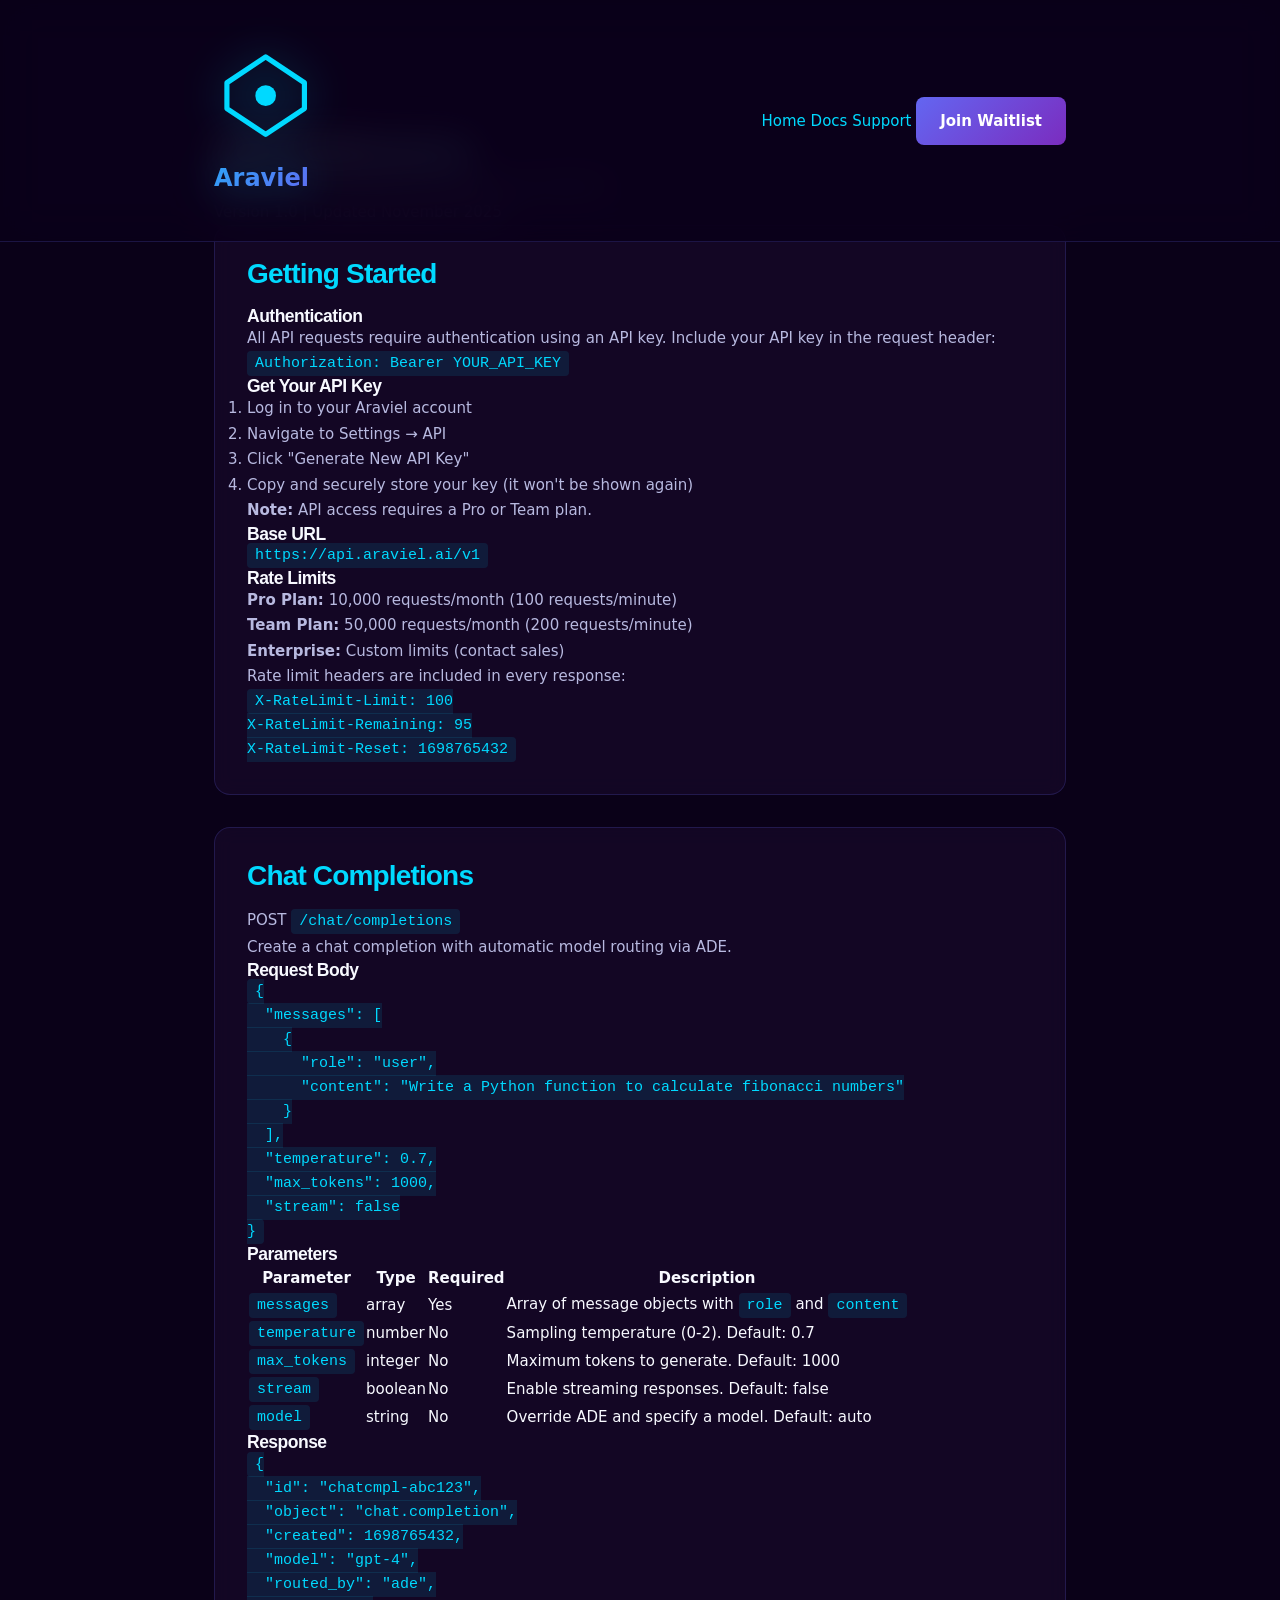
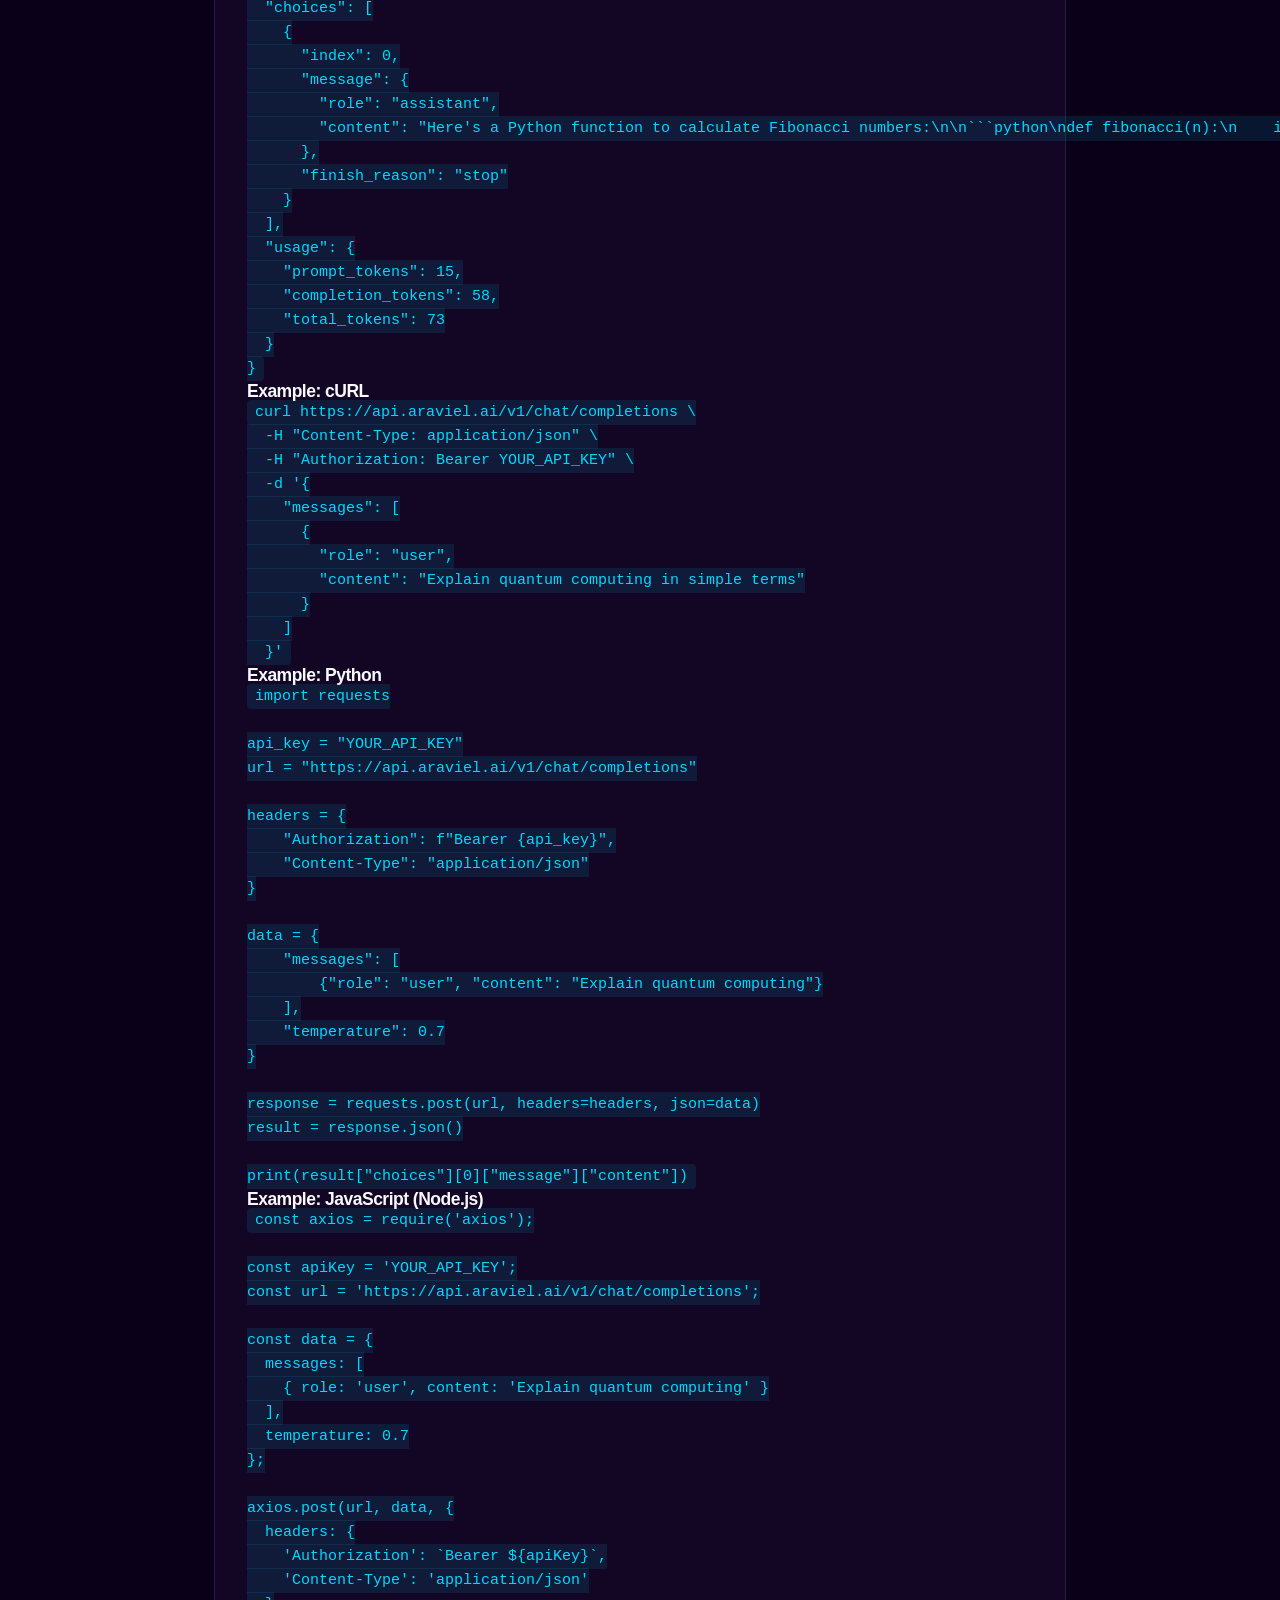
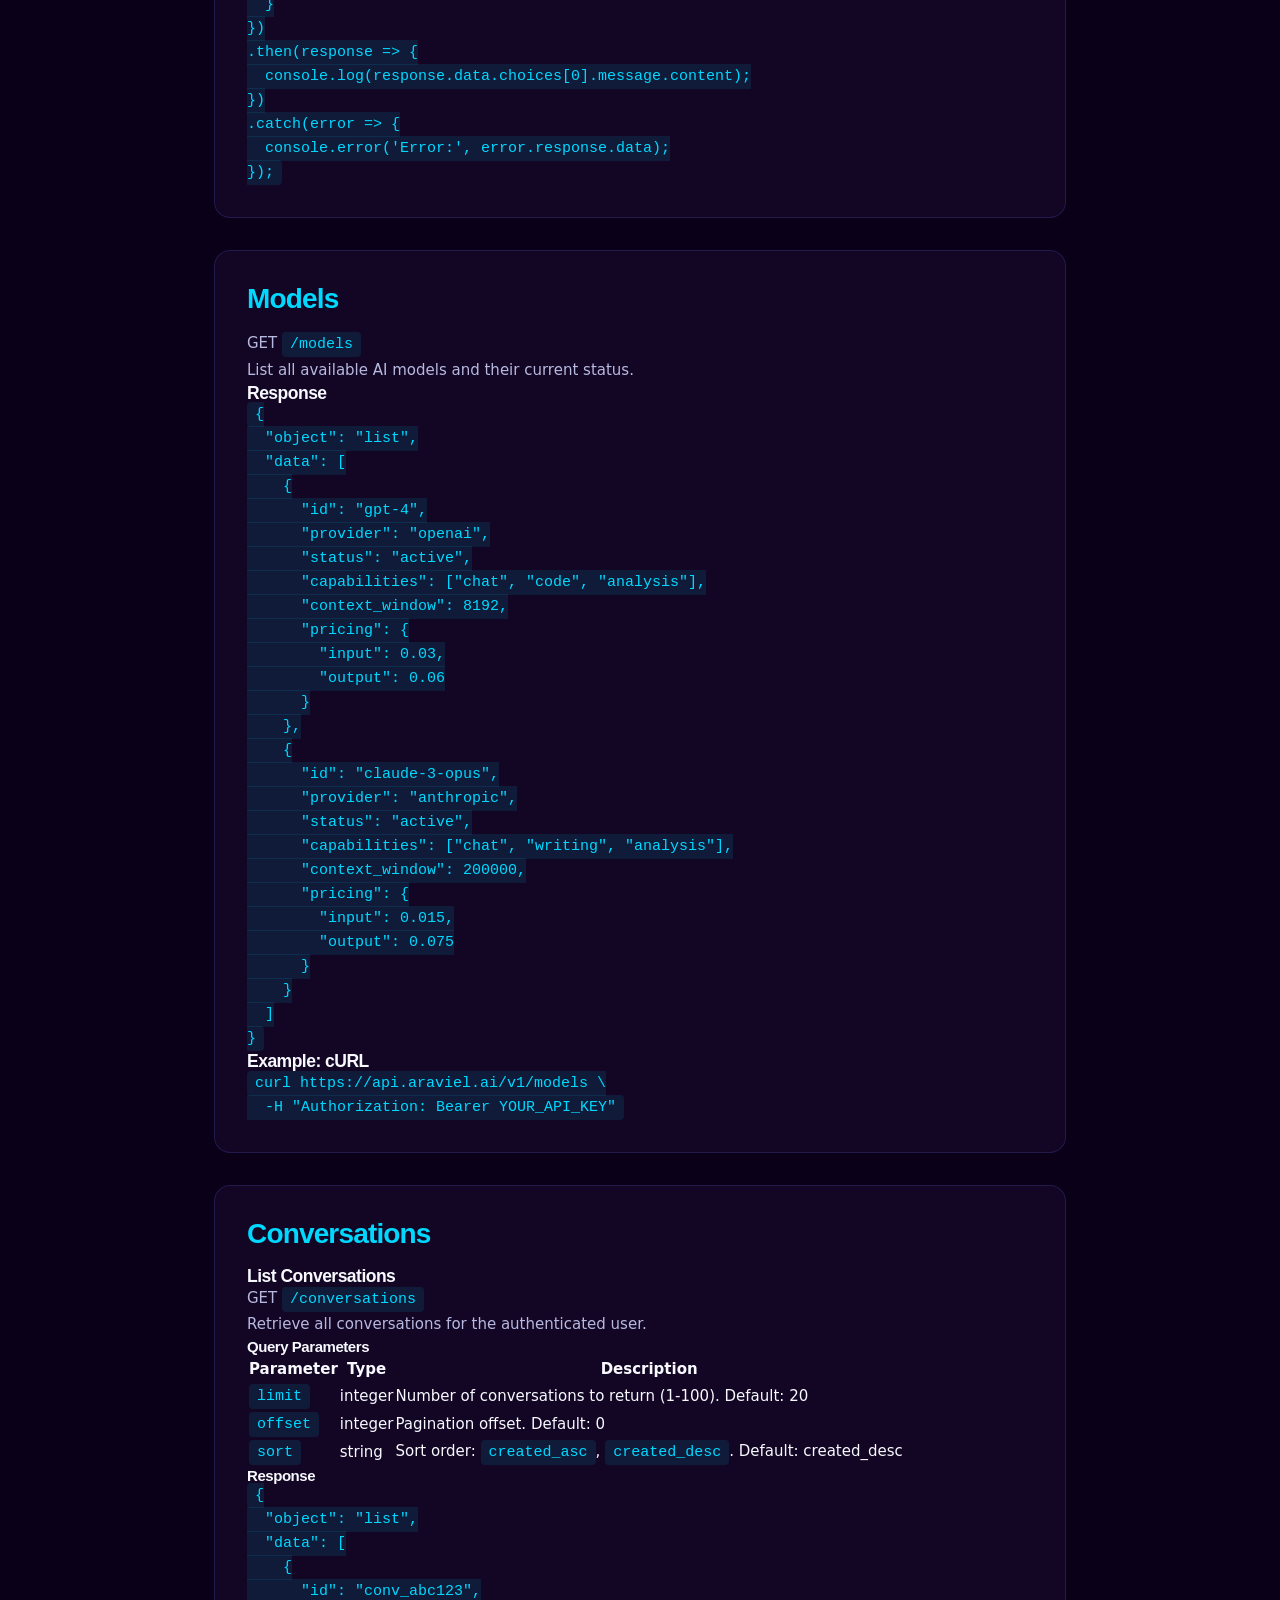
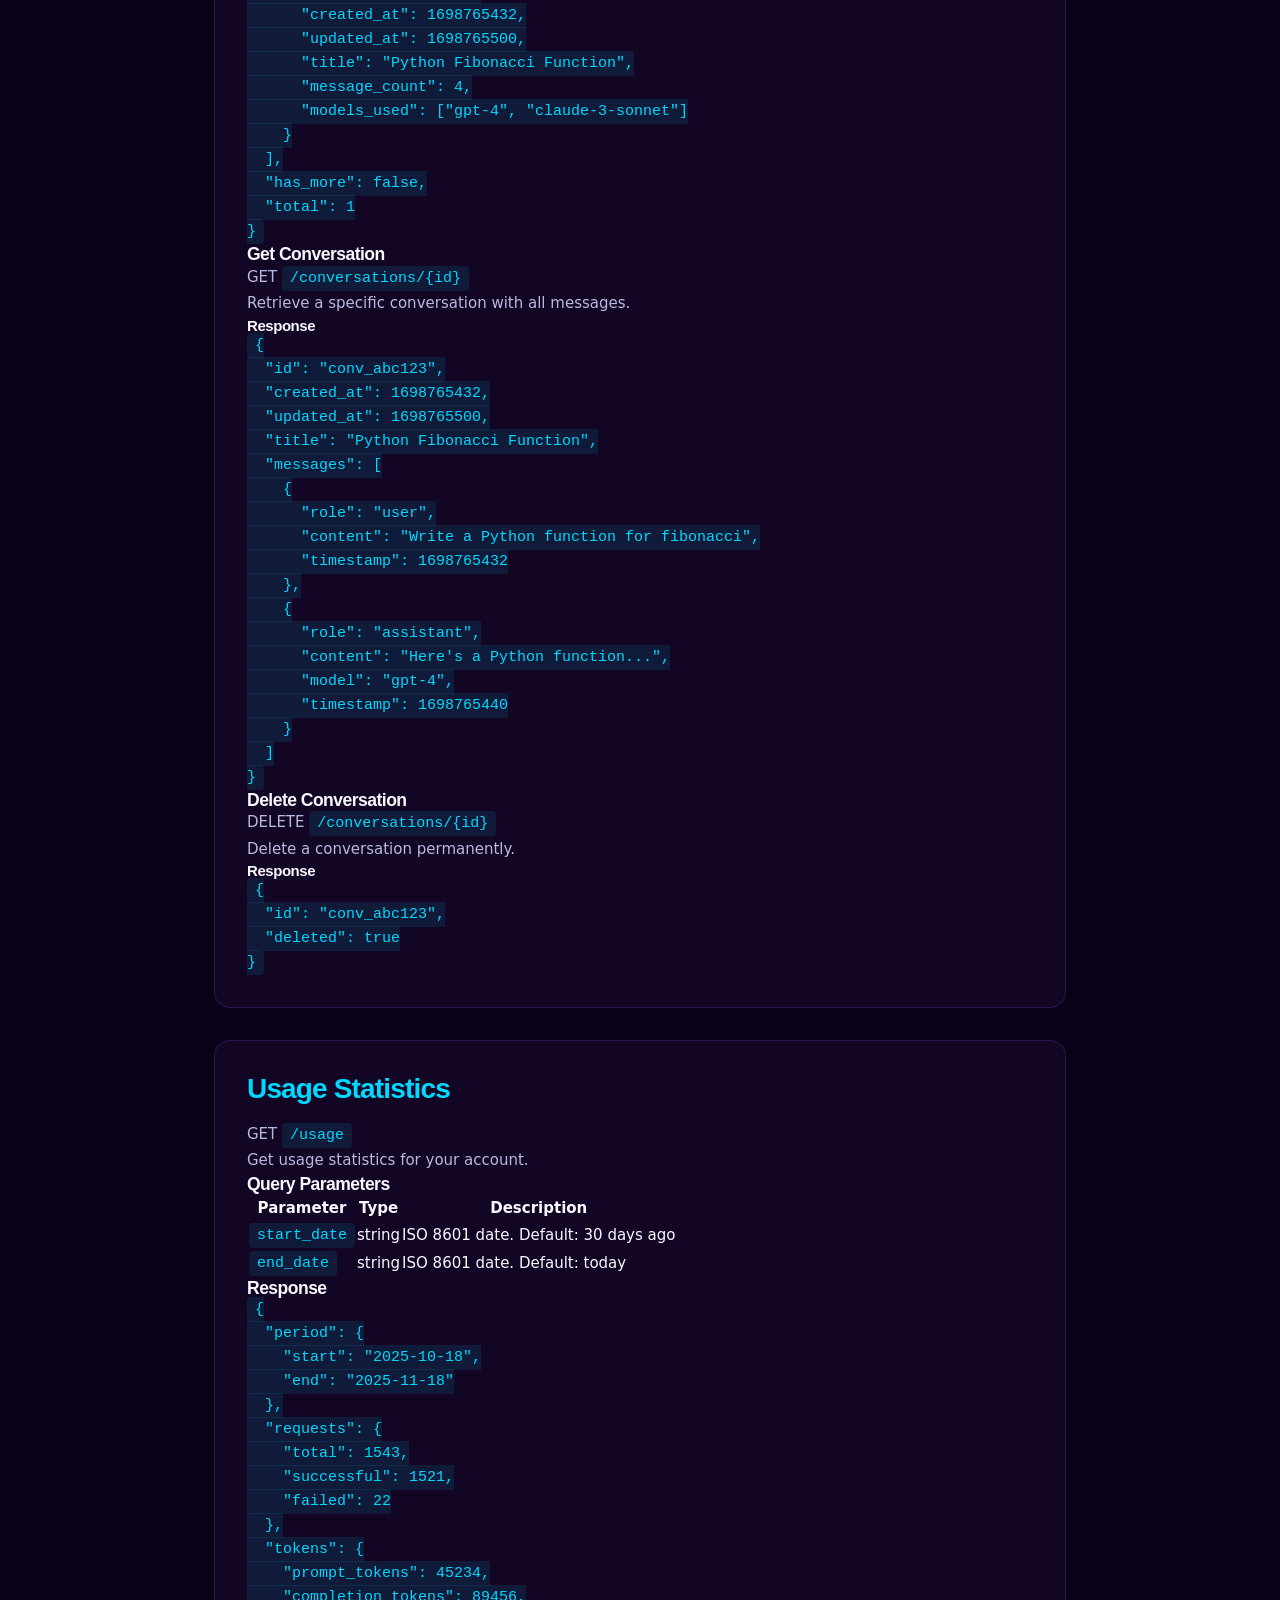
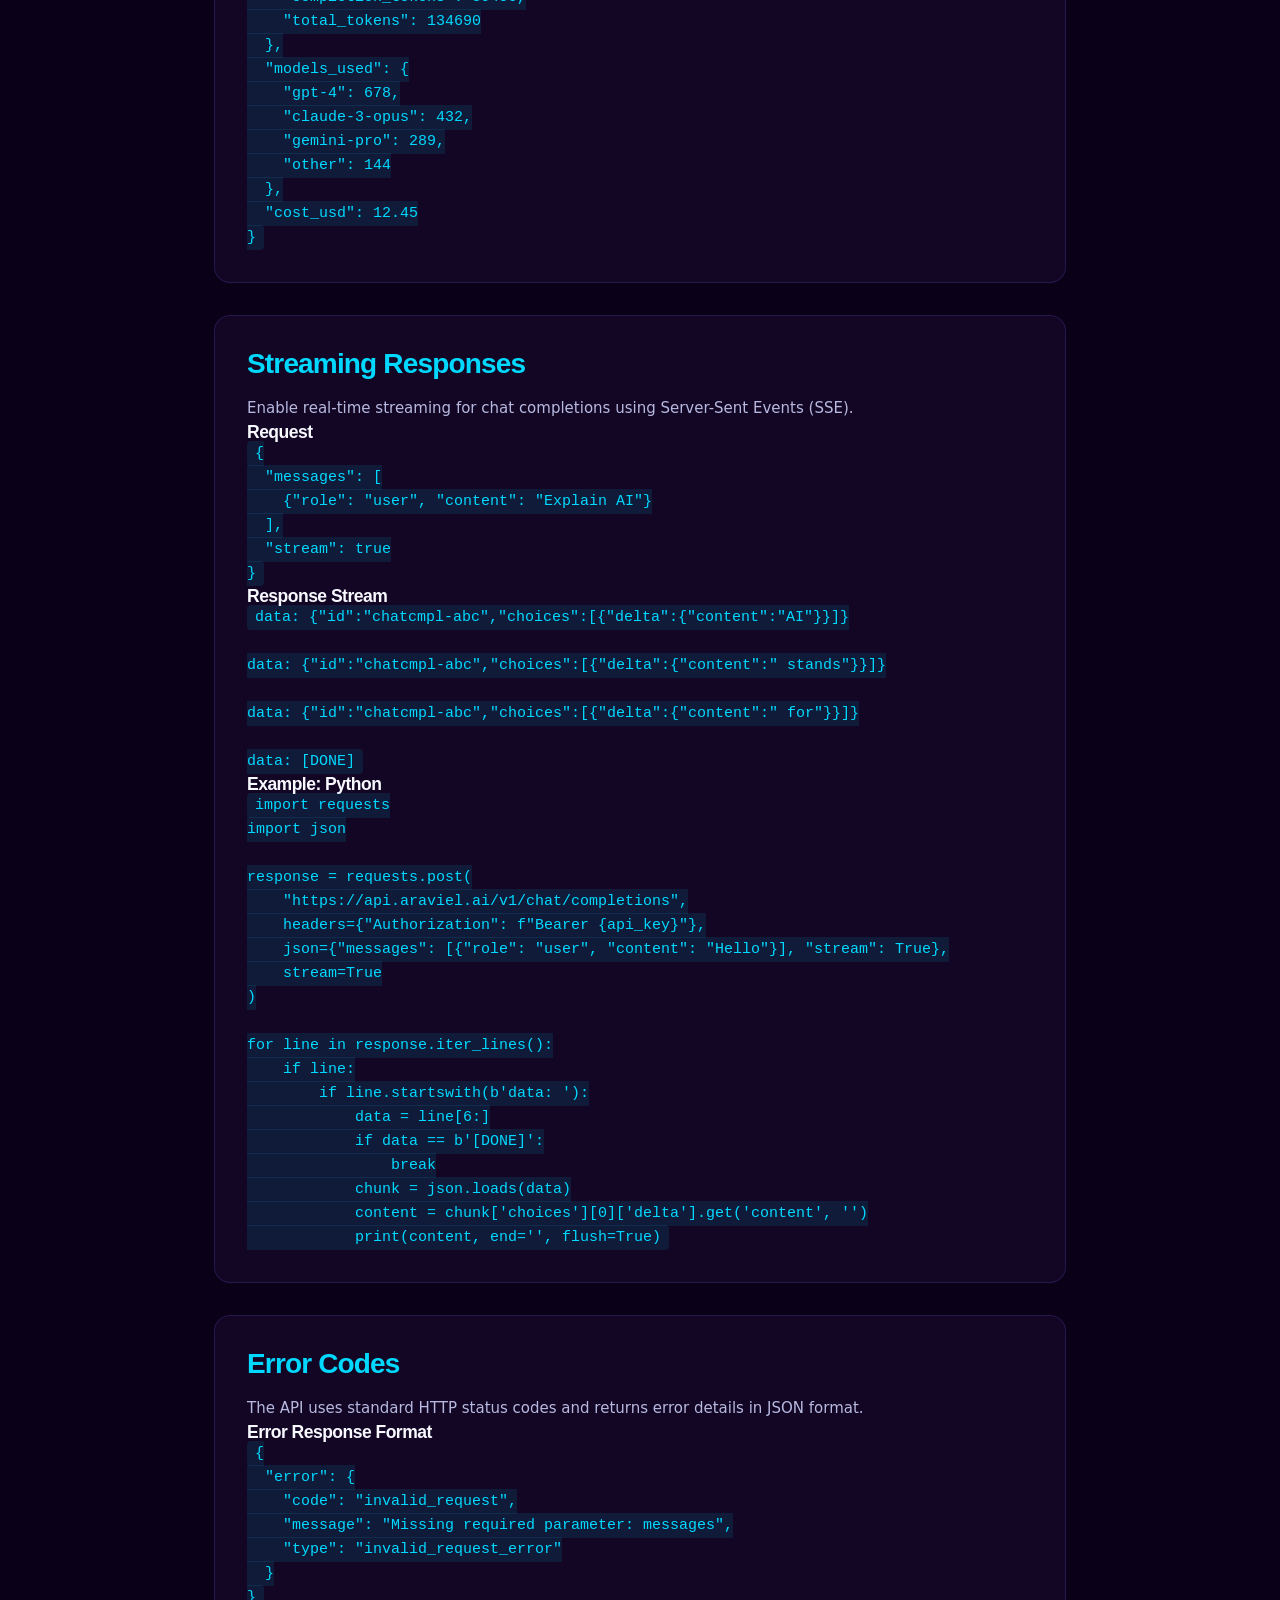
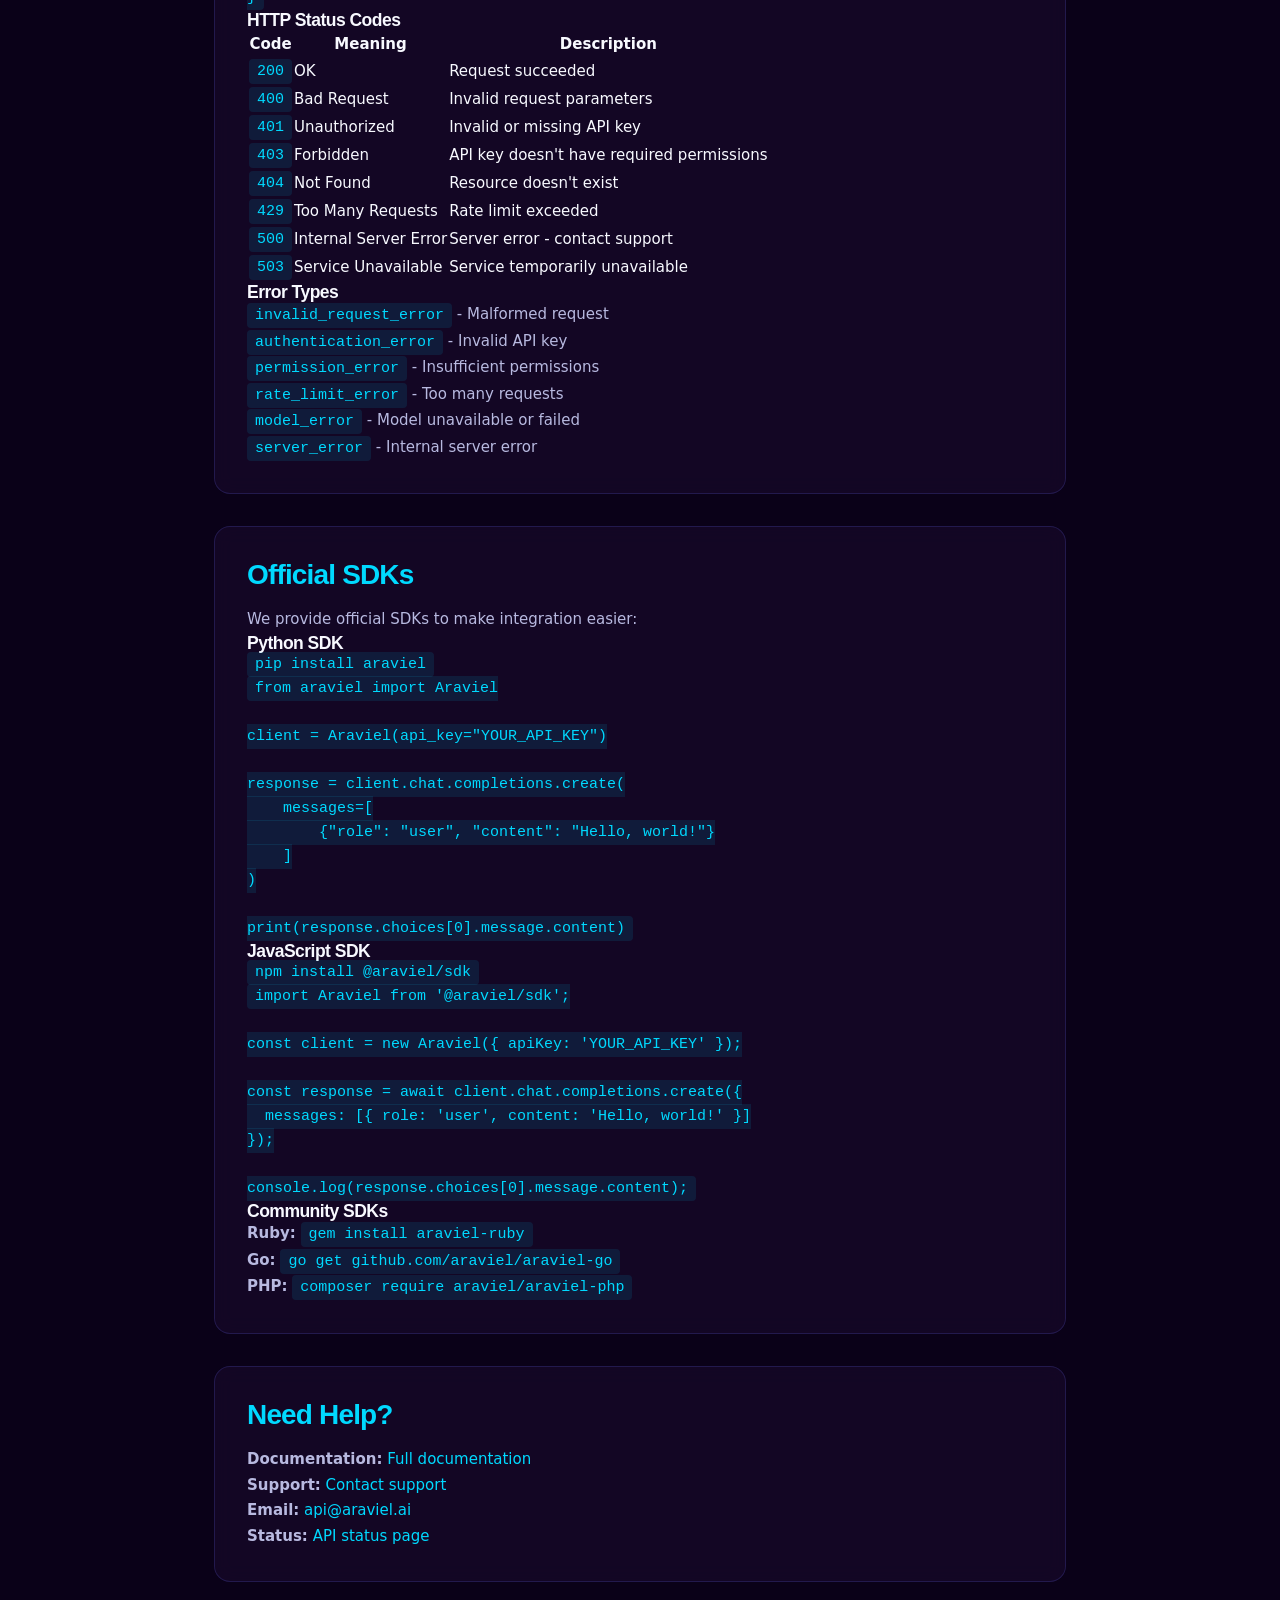
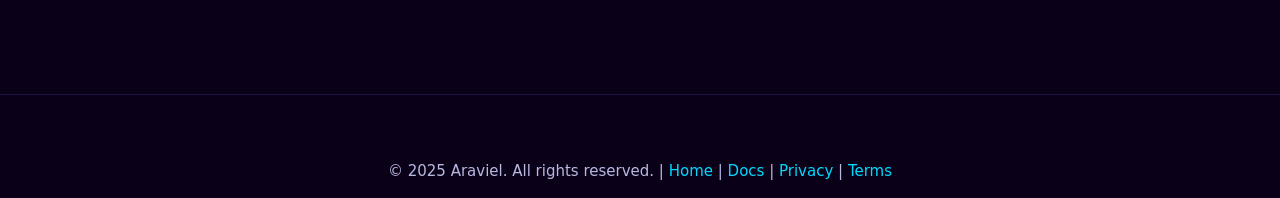
==== commit f308b90b: "feat: Streamline homepage and style all pages with sleek design HOMEPAGE IMPROVEMENTS: - Reduced fro" ====
--- a/pages/api.html
+++ b/pages/api.html
@@ -6,6 +6,21 @@
     <title>API Reference - Araviel</title>
     <link rel="stylesheet" href="../styles.css">
     <link rel="icon" type="image/svg+xml" href="../favicon.svg">
+    <style>
+        body { background: #0A0118; color: #F8F9FF; }
+        .container { max-width: 900px; margin: 0 auto; padding: 2rem 1.5rem; }
+        .docs-page, main { padding: 6rem 0 3rem; }
+        .doc-section, section { background: rgba(26, 11, 46, 0.6); backdrop-filter: blur(10px); padding: 2rem; border-radius: 1rem; border: 1px solid rgba(99, 102, 241, 0.2); margin-bottom: 2rem; }
+        h1, h2, h3, h4 { color: #F8F9FF; font-family: "Space Grotesk", sans-serif; }
+        h1 { font-size: 2.5rem; background: linear-gradient(135deg, #F8F9FF 0%, #00D9FF 100%); -webkit-background-clip: text; -webkit-text-fill-color: transparent; background-clip: text; }
+        h2 { color: #00D9FF; font-size: 1.75rem; margin-bottom: 1rem; }
+        p, li { color: #B8B9E0; line-height: 1.7; }
+        a { color: #00D9FF; text-decoration: none; transition: color 0.3s; }
+        a:hover { color: #6366F1; }
+        .btn, .button { background: linear-gradient(135deg, #6366F1 0%, #7B2CBF 100%); color: white; padding: 0.75rem 1.5rem; border-radius: 0.5rem; display: inline-block; font-weight: 700; }
+        .legal-footer, .footer { background: #0A0118; border-top: 1px solid rgba(99, 102, 241, 0.2); padding: 2rem 0; text-align: center; color: #7B7C9E; }
+        code { background: rgba(0, 217, 255, 0.1); padding: 0.25rem 0.5rem; border-radius: 0.25rem; color: #00D9FF; }
+    </style>
 </head>
 <body>
     <nav class="nav" id="nav">
--- a/styles.css
+++ b/styles.css
@@ -1,133 +1,67 @@
 /* ============================================
-   ARAVIEL - Modern AI Companion Landing Page
-   Design System & Global Styles
+   ARAVIEL - SLEEK & BOLD DESIGN SYSTEM
+   Vibrant, Modern, Cinematic
    ============================================ */
 
-/* ============================================
-   CSS CUSTOM PROPERTIES (Design Tokens)
-   ============================================ */
-
-:root {
-    /* Color Palette */
-    --color-primary: #0A0E27;
-    --color-primary-light: #1a1f3a;
-    --color-primary-dark: #050711;
-
-    --color-accent-coral: #FF6B6B;
-    --color-accent-coral-light: #FF8E8E;
-    --color-accent-coral-dark: #E85555;
-
-    --color-accent-purple: #A78BFA;
-    --color-accent-purple-light: #C4B5FD;
-    --color-accent-purple-dark: #8B5CF6;
-
-    --color-neutral-100: #FAF9F6;
-    --color-neutral-200: #F0EEE9;
-    --color-neutral-300: #E0DDD5;
-    --color-neutral-400: #C0BCB3;
-    --color-neutral-500: #8F8B82;
-    --color-neutral-600: #6B6761;
-    --color-neutral-700: #4A4742;
-    --color-neutral-800: #2D2B28;
-    --color-neutral-900: #1A1918;
-
-    --color-white: #FFFFFF;
-    --color-black: #000000;
-
-    --color-success: #10B981;
-    --color-error: #EF4444;
-    --color-warning: #F59E0B;
-
-    /* Gradients */
-    --gradient-primary: linear-gradient(135deg, var(--color-accent-purple) 0%, var(--color-accent-coral) 100%);
-    --gradient-hero: linear-gradient(180deg, var(--color-primary) 0%, #0f1535 50%, var(--color-primary-light) 100%);
-    --gradient-card: linear-gradient(135deg, rgba(167, 139, 250, 0.1) 0%, rgba(255, 107, 107, 0.1) 100%);
-
-    /* Typography */
-    --font-primary: 'Inter', -apple-system, BlinkMacSystemFont, 'Segoe UI', Roboto, sans-serif;
-    --font-display: 'Space Grotesk', 'Inter', sans-serif;
-
-    --font-size-xs: 0.75rem;      /* 12px */
-    --font-size-sm: 0.875rem;     /* 14px */
-    --font-size-base: 1rem;       /* 16px */
-    --font-size-lg: 1.125rem;     /* 18px */
-    --font-size-xl: 1.25rem;      /* 20px */
-    --font-size-2xl: 1.5rem;      /* 24px */
-    --font-size-3xl: 1.875rem;    /* 30px */
-    --font-size-4xl: 2.25rem;     /* 36px */
-    --font-size-5xl: 3rem;        /* 48px */
-    --font-size-6xl: 3.75rem;     /* 60px */
-    --font-size-7xl: 4.5rem;      /* 72px */
-
-    --font-weight-light: 300;
-    --font-weight-normal: 400;
-    --font-weight-medium: 500;
-    --font-weight-semibold: 600;
-    --font-weight-bold: 700;
-    --font-weight-extrabold: 800;
-
-    --line-height-tight: 1.2;
-    --line-height-normal: 1.5;
-    --line-height-relaxed: 1.75;
-
-    /* Spacing */
-    --spacing-1: 0.25rem;   /* 4px */
-    --spacing-2: 0.5rem;    /* 8px */
-    --spacing-3: 0.75rem;   /* 12px */
-    --spacing-4: 1rem;      /* 16px */
-    --spacing-5: 1.25rem;   /* 20px */
-    --spacing-6: 1.5rem;    /* 24px */
-    --spacing-8: 2rem;      /* 32px */
-    --spacing-10: 2.5rem;   /* 40px */
-    --spacing-12: 3rem;     /* 48px */
-    --spacing-16: 4rem;     /* 64px */
-    --spacing-20: 5rem;     /* 80px */
-    --spacing-24: 6rem;     /* 96px */
-    --spacing-32: 8rem;     /* 128px */
-
-    /* Border Radius */
-    --radius-sm: 0.375rem;  /* 6px */
-    --radius-md: 0.5rem;    /* 8px */
-    --radius-lg: 0.75rem;   /* 12px */
-    --radius-xl: 1rem;      /* 16px */
-    --radius-2xl: 1.5rem;   /* 24px */
-    --radius-full: 9999px;
-
-    /* Shadows */
-    --shadow-sm: 0 1px 2px 0 rgba(0, 0, 0, 0.05);
-    --shadow-md: 0 4px 6px -1px rgba(0, 0, 0, 0.1), 0 2px 4px -1px rgba(0, 0, 0, 0.06);
-    --shadow-lg: 0 10px 15px -3px rgba(0, 0, 0, 0.1), 0 4px 6px -2px rgba(0, 0, 0, 0.05);
-    --shadow-xl: 0 20px 25px -5px rgba(0, 0, 0, 0.1), 0 10px 10px -5px rgba(0, 0, 0, 0.04);
-    --shadow-2xl: 0 25px 50px -12px rgba(0, 0, 0, 0.25);
-    --shadow-glow: 0 0 20px rgba(167, 139, 250, 0.3), 0 0 40px rgba(255, 107, 107, 0.2);
-
-    /* Transitions */
-    --transition-fast: 150ms ease;
-    --transition-base: 250ms ease;
-    --transition-slow: 350ms ease;
-    --transition-bounce: 500ms cubic-bezier(0.68, -0.55, 0.265, 1.55);
-
-    /* Z-index */
-    --z-base: 1;
-    --z-dropdown: 100;
-    --z-sticky: 200;
-    --z-fixed: 300;
-    --z-modal: 400;
-    --z-tooltip: 500;
-
-    /* Container */
-    --container-max-width: 1280px;
-    --container-padding: var(--spacing-6);
-}
-
-/* ============================================
-   RESET & BASE STYLES
-   ============================================ */
-
-*, *::before, *::after {
-    box-sizing: border-box;
+* {
     margin: 0;
     padding: 0;
+    box-sizing: border-box;
+}
+
+:root {
+    /* Bold Color Palette */
+    --color-deep-space: #0A0118;
+    --color-dark-purple: #1A0B2E;
+    --color-rich-purple: #2D1B4E;
+    --color-electric-blue: #4361EE;
+    --color-bright-indigo: #6366F1;
+    --color-vivid-purple: #7B2CBF;
+    --color-hot-pink: #E85D75;
+    --color-cyber-cyan: #00D9FF;
+    --color-neon-green: #00F5A0;
+    --color-sunset-orange: #F72585;
+    --color-golden: #FFB627;
+
+    /* Backgrounds */
+    --color-bg-dark: #0A0118;
+    --color-bg-purple: linear-gradient(135deg, #1A0B2E 0%, #0A0118 100%);
+    --color-bg-gradient: linear-gradient(135deg, #1A0B2E 0%, #4361EE 100%);
+
+    /* Text */
+    --color-text-light: #F8F9FF;
+    --color-text-muted: #B8B9E0;
+    --color-text-dim: #7B7C9E;
+
+    /* Modern Typography */
+    --font-display: 'Space Grotesk', system-ui, -apple-system, sans-serif;
+    --font-body: 'Inter', system-ui, -apple-system, sans-serif;
+
+    /* Sleek Spacing */
+    --space-1: 0.25rem;
+    --space-2: 0.5rem;
+    --space-3: 0.75rem;
+    --space-4: 1rem;
+    --space-5: 1.25rem;
+    --space-6: 1.5rem;
+    --space-8: 2rem;
+    --space-10: 2.5rem;
+    --space-12: 3rem;
+    --space-16: 4rem;
+    --space-20: 5rem;
+
+    /* Border Radius */
+    --radius-sm: 0.5rem;
+    --radius-md: 0.75rem;
+    --radius-lg: 1rem;
+    --radius-xl: 1.25rem;
+    --radius-2xl: 1.5rem;
+
+    /* Glows & Shadows */
+    --glow-purple: 0 0 40px rgba(123, 44, 191, 0.6);
+    --glow-blue: 0 0 40px rgba(67, 97, 238, 0.6);
+    --glow-cyan: 0 0 40px rgba(0, 217, 255, 0.6);
+    --shadow-sleek: 0 8px 32px rgba(0, 0, 0, 0.4);
 }
 
 html {
@@ -137,3543 +71,1317 @@
 }
 
 body {
-    font-family: var(--font-primary);
-    font-size: var(--font-size-base);
-    font-weight: var(--font-weight-normal);
-    line-height: var(--line-height-normal);
-    color: var(--color-neutral-800);
-    background-color: var(--color-neutral-100);
+    font-family: var(--font-body);
+    font-size: 15px;
+    line-height: 1.6;
+    color: var(--color-text-light);
+    background: var(--color-bg-dark);
     overflow-x: hidden;
 }
 
 h1, h2, h3, h4, h5, h6 {
     font-family: var(--font-display);
-    font-weight: var(--font-weight-bold);
-    line-height: var(--line-height-tight);
-    color: var(--color-primary);
+    font-weight: 700;
+    line-height: 1.15;
+    color: var(--color-text-light);
+    letter-spacing: -0.03em;
 }
 
 a {
+    text-decoration: none;
     color: inherit;
-    text-decoration: none;
-    transition: all var(--transition-base);
+    transition: all 0.3s ease;
 }
 
 img {
     max-width: 100%;
     height: auto;
-    display: block;
-}
-
-button {
-    font-family: inherit;
-    cursor: pointer;
-    border: none;
-    background: none;
-}
-
-ul, ol {
+}
+
+ul {
     list-style: none;
 }
 
-input, textarea, select {
-    font-family: inherit;
-    font-size: inherit;
-}
-
-/* ============================================
-   UTILITY CLASSES
-   ============================================ */
-
+/* Container */
 .container {
-    width: 100%;
-    max-width: var(--container-max-width);
+    max-width: 1200px;
     margin: 0 auto;
-    padding: 0 var(--container-padding);
-}
-
-.gradient-text {
-    background: var(--gradient-primary);
+    padding: 0 var(--space-6);
+}
+
+/* Section Utilities */
+section {
+    padding: var(--space-16) 0;
+    position: relative;
+}
+
+.section-label {
+    display: inline-block;
+    font-size: 0.75rem;
+    font-weight: 700;
+    text-transform: uppercase;
+    letter-spacing: 0.15em;
+    color: var(--color-cyber-cyan);
+    margin-bottom: var(--space-3);
+    padding: var(--space-1) var(--space-3);
+    background: rgba(0, 217, 255, 0.15);
+    border: 1px solid rgba(0, 217, 255, 0.3);
+    border-radius: var(--radius-sm);
+}
+
+.section-title {
+    font-size: clamp(2rem, 5vw, 3.5rem);
+    font-weight: 800;
+    margin-bottom: var(--space-5);
+    line-height: 1.1;
+    background: linear-gradient(135deg, #F8F9FF 0%, var(--color-cyber-cyan) 100%);
     -webkit-background-clip: text;
     -webkit-text-fill-color: transparent;
     background-clip: text;
 }
 
-.section-tag {
-    display: inline-block;
-    font-size: var(--font-size-sm);
-    font-weight: var(--font-weight-semibold);
-    text-transform: uppercase;
-    letter-spacing: 0.1em;
-    color: var(--color-accent-coral);
-    margin-bottom: var(--spacing-4);
-}
-
-.section-header {
-    margin-bottom: var(--spacing-16);
-}
-
-.section-header.centered {
-    text-align: center;
-}
-
-.section-title {
-    font-size: clamp(var(--font-size-3xl), 5vw, var(--font-size-5xl));
-    font-weight: var(--font-weight-bold);
-    margin-bottom: var(--spacing-6);
-    color: var(--color-primary);
-}
-
-.section-description {
-    font-size: var(--font-size-lg);
-    color: var(--color-neutral-600);
-    max-width: 700px;
-    line-height: var(--line-height-relaxed);
-}
-
-.section-header.centered .section-description {
-    margin: 0 auto;
-}
-
-/* ============================================
-   ANIMATIONS
-   ============================================ */
-
-@keyframes fadeInUp {
-    from {
-        opacity: 0;
-        transform: translateY(30px);
-    }
-    to {
-        opacity: 1;
-        transform: translateY(0);
-    }
-}
-
-@keyframes fadeIn {
-    from {
-        opacity: 0;
-    }
-    to {
-        opacity: 1;
-    }
-}
-
-@keyframes float {
-    0%, 100% {
-        transform: translateY(0px);
-    }
-    50% {
-        transform: translateY(-20px);
-    }
-}
-
-@keyframes pulse {
-    0%, 100% {
-        opacity: 1;
-    }
-    50% {
-        opacity: 0.5;
-    }
-}
-
-@keyframes rotate {
-    from {
-        transform: rotate(0deg);
-    }
-    to {
-        transform: rotate(360deg);
-    }
-}
-
-@keyframes scroll {
-    0% {
-        transform: translateY(0);
-        opacity: 0;
-    }
-    40% {
-        opacity: 1;
-    }
-    80% {
-        transform: translateY(10px);
-        opacity: 0;
-    }
-    100% {
-        opacity: 0;
-    }
-}
-
-.animate-in {
-    animation: fadeInUp 0.8s var(--transition-base) forwards;
-    opacity: 0;
-}
-
-.animate-in.delay-1 {
-    animation-delay: 0.2s;
-}
-
-.animate-in.delay-2 {
-    animation-delay: 0.4s;
-}
-
-.animate-in.delay-3 {
-    animation-delay: 0.6s;
-}
-
-/* ============================================
-   NAVIGATION
-   ============================================ */
-
+.intro-text {
+    font-size: 1.125rem;
+    line-height: 1.7;
+    color: var(--color-text-muted);
+    max-width: 800px;
+    margin-bottom: var(--space-8);
+}
+
+.large-text {
+    font-size: 1.125rem;
+    line-height: 1.7;
+    color: var(--color-text-muted);
+    margin-bottom: var(--space-5);
+}
+
+/* Navigation */
 .nav {
     position: fixed;
     top: 0;
     left: 0;
     right: 0;
-    z-index: var(--z-sticky);
-    background: rgba(250, 249, 246, 0.8);
-    backdrop-filter: blur(12px);
-    border-bottom: 1px solid var(--color-neutral-300);
-    transition: all var(--transition-base);
-}
-
-.nav.scrolled {
-    background: rgba(250, 249, 246, 0.95);
-    box-shadow: var(--shadow-md);
-}
-
-.nav-container {
+    background: rgba(10, 1, 24, 0.85);
+    backdrop-filter: blur(20px) saturate(180%);
+    border-bottom: 1px solid rgba(99, 102, 241, 0.2);
+    z-index: 1000;
+    padding: var(--space-3) 0;
+}
+
+.nav .container {
     display: flex;
     align-items: center;
     justify-content: space-between;
-    padding-top: var(--spacing-4);
-    padding-bottom: var(--spacing-4);
 }
 
 .logo {
-    display: flex;
+    font-family: var(--font-display);
+    font-size: 1.5rem;
+    font-weight: 900;
+    background: linear-gradient(135deg, var(--color-cyber-cyan) 0%, var(--color-bright-indigo) 100%);
+    -webkit-background-clip: text;
+    -webkit-text-fill-color: transparent;
+    background-clip: text;
+    filter: drop-shadow(0 0 20px rgba(0, 217, 255, 0.4));
+}
+
+.nav-menu {
+    display: flex;
+    gap: var(--space-6);
     align-items: center;
-    gap: var(--spacing-3);
-    font-family: var(--font-display);
-    font-size: var(--font-size-xl);
-    font-weight: var(--font-weight-bold);
-    color: var(--color-primary);
-}
-
-.logo-icon {
-    width: 32px;
-    height: 32px;
-    color: var(--color-accent-purple);
-}
-
-.nav-links {
-    display: flex;
-    align-items: center;
-    gap: var(--spacing-8);
-}
-
-.nav-links a {
-    font-size: var(--font-size-sm);
-    font-weight: var(--font-weight-medium);
-    color: var(--color-neutral-700);
-    transition: color var(--transition-base);
-}
-
-.nav-links a:hover {
-    color: var(--color-accent-coral);
-}
-
-.nav-actions {
-    display: flex;
-    align-items: center;
-    gap: var(--spacing-4);
-}
-
-.mobile-menu-toggle {
-    display: none;
-    flex-direction: column;
-    gap: 4px;
-    padding: var(--spacing-2);
-}
-
-.mobile-menu-toggle span {
-    width: 24px;
+}
+
+.nav-menu a {
+    font-size: 0.875rem;
+    font-weight: 600;
+    color: var(--color-text-muted);
+    position: relative;
+    transition: color 0.3s ease;
+}
+
+.nav-menu a:hover {
+    color: var(--color-cyber-cyan);
+}
+
+.nav-menu a::after {
+    content: '';
+    position: absolute;
+    bottom: -4px;
+    left: 0;
+    width: 0;
     height: 2px;
-    background: var(--color-primary);
-    border-radius: var(--radius-full);
-    transition: all var(--transition-base);
-}
-
-.mobile-menu {
-    position: fixed;
-    top: 73px;
-    left: 0;
-    right: 0;
-    background: var(--color-white);
-    border-bottom: 1px solid var(--color-neutral-300);
-    padding: var(--spacing-6);
-    transform: translateY(-100%);
-    opacity: 0;
-    transition: all var(--transition-base);
-    z-index: var(--z-fixed);
-}
-
-.mobile-menu.active {
-    transform: translateY(0);
-    opacity: 1;
-}
-
-.mobile-nav-links {
-    display: flex;
-    flex-direction: column;
-    gap: var(--spacing-4);
-}
-
-.mobile-nav-links a {
-    font-size: var(--font-size-lg);
-    font-weight: var(--font-weight-medium);
-    color: var(--color-neutral-700);
-    padding: var(--spacing-3);
+    background: linear-gradient(90deg, var(--color-cyber-cyan), var(--color-bright-indigo));
+    transition: width 0.3s ease;
+}
+
+.nav-menu a:hover::after {
+    width: 100%;
+}
+
+.cta-button {
+    padding: var(--space-2) var(--space-5);
+    background: linear-gradient(135deg, var(--color-bright-indigo) 0%, var(--color-vivid-purple) 100%);
+    color: white;
     border-radius: var(--radius-md);
-    transition: all var(--transition-base);
-}
-
-.mobile-nav-links a:hover,
-.mobile-nav-links a.mobile-cta {
-    background: var(--gradient-card);
-    color: var(--color-accent-coral);
-}
-
-/* ============================================
-   BUTTONS
-   ============================================ */
-
-.btn {
+    font-weight: 700;
+    font-size: 0.875rem;
+    box-shadow: 0 4px 20px rgba(99, 102, 241, 0.4);
+    transition: all 0.3s ease;
+}
+
+.cta-button:hover {
+    transform: translateY(-2px);
+    box-shadow: var(--glow-purple);
+}
+
+/* Buttons */
+.button {
     display: inline-flex;
     align-items: center;
     justify-content: center;
-    gap: var(--spacing-2);
-    padding: var(--spacing-3) var(--spacing-6);
-    font-size: var(--font-size-base);
-    font-weight: var(--font-weight-semibold);
-    border-radius: var(--radius-lg);
-    transition: all var(--transition-base);
+    padding: var(--space-3) var(--space-6);
+    font-weight: 700;
+    font-size: 0.9375rem;
+    border-radius: var(--radius-md);
+    transition: all 0.3s ease;
+    border: none;
     cursor: pointer;
-    white-space: nowrap;
-}
-
-.btn-primary {
-    background: var(--gradient-primary);
-    color: var(--color-white);
-    box-shadow: var(--shadow-md);
-}
-
-.btn-primary:hover {
+}
+
+.button-primary {
+    background: linear-gradient(135deg, var(--color-bright-indigo) 0%, var(--color-vivid-purple) 100%);
+    color: white;
+    box-shadow: 0 8px 24px rgba(99, 102, 241, 0.4);
+}
+
+.button-primary:hover {
     transform: translateY(-2px);
-    box-shadow: var(--shadow-lg), var(--shadow-glow);
-}
-
-.btn-primary:active {
-    transform: translateY(0);
-}
-
-.btn-secondary {
-    background: var(--color-white);
-    color: var(--color-primary);
-    border: 2px solid var(--color-neutral-300);
-}
-
-.btn-secondary:hover {
-    border-color: var(--color-accent-purple);
-    color: var(--color-accent-purple);
-    transform: translateY(-2px);
-    box-shadow: var(--shadow-md);
-}
-
-.btn-text {
-    background: transparent;
-    color: var(--color-neutral-700);
-    padding: var(--spacing-2) 0;
-}
-
-.btn-text:hover {
-    color: var(--color-accent-coral);
-}
-
-.btn-large {
-    padding: var(--spacing-4) var(--spacing-8);
-    font-size: var(--font-size-lg);
-}
-
-.btn-icon {
-    width: 20px;
-    height: 20px;
-}
-
-/* ============================================
-   HERO SECTION
-   ============================================ */
-
+    box-shadow: var(--glow-purple);
+}
+
+.button-secondary {
+    background: rgba(99, 102, 241, 0.1);
+    color: var(--color-cyber-cyan);
+    border: 2px solid var(--color-bright-indigo);
+}
+
+.button-secondary:hover {
+    background: rgba(99, 102, 241, 0.2);
+    border-color: var(--color-cyber-cyan);
+    box-shadow: var(--glow-blue);
+}
+
+/* Hero Section */
 .hero {
-    position: relative;
     min-height: 100vh;
     display: flex;
     align-items: center;
-    justify-content: center;
-    padding: var(--spacing-20) 0 var(--spacing-16);
-    background: var(--gradient-hero);
-    overflow: hidden;
-}
-
-.hero-background {
-    position: absolute;
-    inset: 0;
-    z-index: 0;
-    overflow: hidden;
-}
-
-.gradient-orb {
-    position: absolute;
-    border-radius: 50%;
-    filter: blur(80px);
-    opacity: 0.3;
-    animation: float 8s ease-in-out infinite;
-}
-
-.orb-1 {
-    width: 500px;
-    height: 500px;
-    background: var(--color-accent-purple);
-    top: -250px;
-    right: -100px;
-    animation-delay: 0s;
-}
-
-.orb-2 {
-    width: 400px;
-    height: 400px;
-    background: var(--color-accent-coral);
-    bottom: -200px;
-    left: -100px;
-    animation-delay: 2s;
-}
-
-.orb-3 {
-    width: 300px;
-    height: 300px;
-    background: var(--color-accent-purple-dark);
-    top: 50%;
-    left: 50%;
-    transform: translate(-50%, -50%);
-    animation-delay: 4s;
-}
-
-.hero-content {
-    position: relative;
-    z-index: var(--z-base);
-    text-align: center;
-}
-
-.hero-title {
-    font-size: clamp(var(--font-size-4xl), 8vw, var(--font-size-7xl));
-    font-weight: var(--font-weight-extrabold);
-    color: var(--color-white);
-    margin-bottom: var(--spacing-6);
-    line-height: 1.1;
-}
-
-.hero-subtitle {
-    font-size: clamp(var(--font-size-lg), 2vw, var(--font-size-xl));
-    color: var(--color-neutral-300);
-    max-width: 800px;
-    margin: 0 auto var(--spacing-8);
-    line-height: var(--line-height-relaxed);
-}
-
-.hero-cta {
-    display: flex;
-    align-items: center;
-    justify-content: center;
-    gap: var(--spacing-4);
-    flex-wrap: wrap;
-    margin-bottom: var(--spacing-16);
-}
-
-.hero-stats {
-    display: flex;
-    align-items: center;
-    justify-content: center;
-    gap: var(--spacing-12);
-    flex-wrap: wrap;
-}
-
-.stat {
-    text-align: center;
-}
-
-.stat-number {
-    font-size: var(--font-size-2xl);
-    font-weight: var(--font-weight-bold);
-    color: var(--color-white);
-    margin-bottom: var(--spacing-2);
-}
-
-.stat-label {
-    font-size: var(--font-size-sm);
-    color: var(--color-neutral-400);
-    text-transform: uppercase;
-    letter-spacing: 0.05em;
-}
-
-.scroll-indicator {
-    position: absolute;
-    bottom: var(--spacing-8);
-    left: 50%;
-    transform: translateX(-50%);
-    z-index: var(--z-base);
-}
-
-.scroll-mouse {
-    width: 24px;
-    height: 40px;
-    border: 2px solid var(--color-neutral-400);
-    border-radius: var(--radius-full);
-    position: relative;
-}
-
-.scroll-wheel {
-    width: 4px;
-    height: 8px;
-    background: var(--color-neutral-400);
-    border-radius: var(--radius-full);
-    position: absolute;
-    top: 8px;
-    left: 50%;
-    transform: translateX(-50%);
-    animation: scroll 2s ease-out infinite;
-}
-
-/* ============================================
-   PROBLEM SECTION
-   ============================================ */
-
-.problem {
-    padding: var(--spacing-20) 0;
-    background: var(--color-neutral-100);
-}
-
-.problem-grid {
-    display: grid;
-    grid-template-columns: repeat(auto-fit, minmax(300px, 1fr));
-    gap: var(--spacing-8);
-}
-
-.problem-card {
-    background: var(--color-white);
-    padding: var(--spacing-8);
-    border-radius: var(--radius-xl);
-    box-shadow: var(--shadow-md);
-    transition: all var(--transition-base);
-}
-
-.problem-card:hover {
-    transform: translateY(-4px);
-    box-shadow: var(--shadow-xl);
-}
-
-.problem-icon {
-    width: 56px;
-    height: 56px;
-    display: flex;
-    align-items: center;
-    justify-content: center;
-    background: var(--gradient-card);
-    border-radius: var(--radius-lg);
-    margin-bottom: var(--spacing-6);
-}
-
-.problem-icon svg {
-    width: 28px;
-    height: 28px;
-    color: var(--color-accent-coral);
-}
-
-.problem-card h3 {
-    font-size: var(--font-size-xl);
-    margin-bottom: var(--spacing-4);
-    color: var(--color-primary);
-}
-
-.problem-card p {
-    color: var(--color-neutral-600);
-    line-height: var(--line-height-relaxed);
-}
-
-/* ============================================
-   SOLUTION SECTION
-   ============================================ */
-
-.solution {
-    padding: var(--spacing-20) 0;
-    background: var(--color-white);
-}
-
-.solution-content {
-    display: grid;
-    grid-template-columns: 1fr 1fr;
-    gap: var(--spacing-16);
-    align-items: center;
-}
-
-.solution-visual {
-    display: flex;
-    align-items: center;
-    justify-content: center;
-}
-
-.solution-graphic {
-    position: relative;
-    width: 100%;
-    max-width: 500px;
-    aspect-ratio: 1;
-}
-
-.graphic-center {
-    position: absolute;
-    top: 50%;
-    left: 50%;
-    transform: translate(-50%, -50%);
-    z-index: 2;
-    display: flex;
-    flex-direction: column;
-    align-items: center;
-    gap: var(--spacing-2);
-}
-
-.center-logo svg {
-    width: 80px;
-    height: 80px;
-    filter: drop-shadow(var(--shadow-glow));
-}
-
-.center-label {
-    font-family: var(--font-display);
-    font-size: var(--font-size-lg);
-    font-weight: var(--font-weight-bold);
-    color: var(--color-primary);
-}
-
-.orbit-ring {
-    position: absolute;
-    top: 50%;
-    left: 50%;
-    transform: translate(-50%, -50%);
-    width: 350px;
-    height: 350px;
-    border: 2px dashed var(--color-neutral-300);
-    border-radius: 50%;
-    animation: rotate 30s linear infinite;
-}
-
-.model-node {
-    position: absolute;
-    padding: var(--spacing-3) var(--spacing-5);
-    background: var(--color-white);
-    border: 2px solid var(--color-neutral-300);
-    border-radius: var(--radius-full);
-    font-size: var(--font-size-sm);
-    font-weight: var(--font-weight-semibold);
-    color: var(--color-primary);
-    box-shadow: var(--shadow-md);
-    transition: all var(--transition-base);
-}
-
-.model-node:hover {
-    border-color: var(--color-accent-purple);
-    box-shadow: var(--shadow-lg);
-    transform: scale(1.1);
-}
-
-.node-1 { top: 10%; left: 50%; transform: translateX(-50%); }
-.node-2 { top: 30%; right: 10%; }
-.node-3 { bottom: 30%; right: 10%; }
-.node-4 { bottom: 10%; left: 50%; transform: translateX(-50%); }
-.node-5 { bottom: 30%; left: 10%; }
-.node-6 { top: 30%; left: 10%; }
-
-.solution-description {
-    font-size: var(--font-size-lg);
-    color: var(--color-neutral-600);
-    line-height: var(--line-height-relaxed);
-    margin-bottom: var(--spacing-8);
-}
-
-.solution-benefits {
-    display: flex;
-    flex-direction: column;
-    gap: var(--spacing-4);
-}
-
-.solution-benefits li {
-    display: flex;
-    align-items: flex-start;
-    gap: var(--spacing-3);
-}
-
-.check-icon {
-    width: 24px;
-    height: 24px;
-    flex-shrink: 0;
-    color: var(--color-success);
-}
-
-.solution-benefits span {
-    color: var(--color-neutral-700);
-    line-height: var(--line-height-relaxed);
-}
-
-/* ============================================
-   FEATURES SECTION
-   ============================================ */
-
-.features {
-    padding: var(--spacing-20) 0;
-    background: var(--gradient-hero);
-}
-
-.features .section-title,
-.features .section-description {
-    color: var(--color-white);
-}
-
-.features .section-tag {
-    color: var(--color-accent-coral-light);
-}
-
-.features-grid {
-    display: grid;
-    grid-template-columns: repeat(auto-fit, minmax(320px, 1fr));
-    gap: var(--spacing-8);
-}
-
-.feature-card {
-    background: rgba(255, 255, 255, 0.05);
-    backdrop-filter: blur(10px);
-    border: 1px solid rgba(255, 255, 255, 0.1);
-    padding: var(--spacing-8);
-    border-radius: var(--radius-xl);
-    transition: all var(--transition-base);
-}
-
-.feature-card:hover {
-    background: rgba(255, 255, 255, 0.08);
-    border-color: rgba(167, 139, 250, 0.3);
-    transform: translateY(-4px);
-    box-shadow: var(--shadow-glow);
-}
-
-.feature-icon {
-    width: 56px;
-    height: 56px;
-    display: flex;
-    align-items: center;
-    justify-content: center;
-    background: var(--gradient-card);
-    border-radius: var(--radius-lg);
-    margin-bottom: var(--spacing-6);
-}
-
-.feature-icon svg {
-    width: 28px;
-    height: 28px;
-    color: var(--color-accent-coral);
-}
-
-.feature-card h3 {
-    font-size: var(--font-size-xl);
-    margin-bottom: var(--spacing-4);
-    color: var(--color-white);
-}
-
-.feature-card p {
-    color: var(--color-neutral-300);
-    line-height: var(--line-height-relaxed);
-}
-
-/* ============================================
-   HOW IT WORKS SECTION
-   ============================================ */
-
-.how-it-works {
-    padding: var(--spacing-20) 0;
-    background: var(--color-neutral-100);
-}
-
-.steps-container {
-    max-width: 900px;
-    margin: 0 auto;
-}
-
-.step {
-    margin-bottom: var(--spacing-12);
-}
-
-.step:last-child {
-    margin-bottom: 0;
-}
-
-.step-number {
-    display: inline-block;
-    font-family: var(--font-display);
-    font-size: var(--font-size-5xl);
-    font-weight: var(--font-weight-bold);
-    background: var(--gradient-primary);
-    -webkit-background-clip: text;
-    -webkit-text-fill-color: transparent;
-    background-clip: text;
-    margin-bottom: var(--spacing-6);
-}
-
-.step-content {
-    display: grid;
-    grid-template-columns: 120px 1fr;
-    gap: var(--spacing-8);
-    align-items: center;
-    background: var(--color-white);
-    padding: var(--spacing-8);
-    border-radius: var(--radius-xl);
-    box-shadow: var(--shadow-md);
-}
-
-.step-visual {
-    display: flex;
-    align-items: center;
-    justify-content: center;
-}
-
-.step-visual svg {
-    width: 100%;
-    height: auto;
-    color: var(--color-accent-purple);
-}
-
-.step-text h3 {
-    font-size: var(--font-size-2xl);
-    margin-bottom: var(--spacing-3);
-    color: var(--color-primary);
-}
-
-.step-text p {
-    color: var(--color-neutral-600);
-    line-height: var(--line-height-relaxed);
-}
-
-.step-connector {
-    width: 2px;
-    height: 60px;
-    background: var(--gradient-primary);
-    margin: 0 auto var(--spacing-8);
-    opacity: 0.3;
-}
-
-/* ============================================
-   FOR EVERYONE SECTION
-   ============================================ */
-
-.for-everyone {
-    padding: var(--spacing-20) 0;
-    background: var(--color-white);
-}
-
-.audience-tabs {
-    display: flex;
-    justify-content: center;
-    gap: var(--spacing-4);
-    margin-bottom: var(--spacing-12);
-    flex-wrap: wrap;
-}
-
-.tab-button {
-    padding: var(--spacing-3) var(--spacing-6);
-    font-size: var(--font-size-base);
-    font-weight: var(--font-weight-semibold);
-    color: var(--color-neutral-600);
-    background: var(--color-neutral-200);
-    border-radius: var(--radius-lg);
-    transition: all var(--transition-base);
-}
-
-.tab-button:hover {
-    background: var(--color-neutral-300);
-    color: var(--color-primary);
-}
-
-.tab-button.active {
-    background: var(--gradient-primary);
-    color: var(--color-white);
-    box-shadow: var(--shadow-md);
-}
-
-.audience-content {
-    position: relative;
-    min-height: 500px;
-}
-
-.audience-panel {
-    position: absolute;
-    top: 0;
-    left: 0;
-    right: 0;
-    opacity: 0;
-    visibility: hidden;
-    transition: all var(--transition-base);
-}
-
-.audience-panel.active {
-    position: relative;
-    opacity: 1;
-    visibility: visible;
-}
-
-.audience-layout {
-    display: grid;
-    grid-template-columns: 1fr 1fr;
-    gap: var(--spacing-12);
-    align-items: center;
-}
-
-.audience-text h3 {
-    font-size: var(--font-size-3xl);
-    margin-bottom: var(--spacing-4);
-    color: var(--color-primary);
-}
-
-.audience-text p {
-    font-size: var(--font-size-lg);
-    color: var(--color-neutral-600);
-    line-height: var(--line-height-relaxed);
-    margin-bottom: var(--spacing-6);
-}
-
-.audience-features {
-    display: flex;
-    flex-direction: column;
-    gap: var(--spacing-3);
-}
-
-.audience-features li {
-    display: flex;
-    align-items: center;
-    gap: var(--spacing-3);
-    color: var(--color-neutral-700);
-}
-
-.audience-features li::before {
-    content: "•";
-    color: var(--color-accent-coral);
-    font-size: var(--font-size-xl);
-    font-weight: var(--font-weight-bold);
-}
-
-.audience-visual {
-    display: flex;
-    flex-direction: column;
-    gap: var(--spacing-4);
-}
-
-.visual-card {
-    background: var(--gradient-card);
-    border: 1px solid var(--color-neutral-300);
-    padding: var(--spacing-6);
-    border-radius: var(--radius-lg);
-    display: flex;
-    align-items: center;
-    gap: var(--spacing-4);
-    transition: all var(--transition-base);
-}
-
-.visual-card:hover {
-    transform: translateX(8px);
-    box-shadow: var(--shadow-md);
-}
-
-.card-icon {
-    font-size: var(--font-size-3xl);
-    flex-shrink: 0;
-}
-
-.card-text {
-    color: var(--color-neutral-700);
-    font-style: italic;
-}
-
-/* ============================================
-   TECHNOLOGY SECTION
-   ============================================ */
-
-.technology {
-    padding: var(--spacing-20) 0;
-    background: var(--color-neutral-100);
-}
-
-.technology-content {
-    display: grid;
-    grid-template-columns: 1fr 1fr;
-    gap: var(--spacing-16);
-    align-items: center;
-}
-
-.technology-description {
-    font-size: var(--font-size-lg);
-    color: var(--color-neutral-600);
-    line-height: var(--line-height-relaxed);
-    margin-bottom: var(--spacing-8);
-}
-
-.technology-features {
-    display: flex;
-    flex-direction: column;
-    gap: var(--spacing-6);
-    margin-bottom: var(--spacing-8);
-}
-
-.tech-feature {
-    display: flex;
-    gap: var(--spacing-4);
-}
-
-.tech-icon {
-    width: 24px;
-    height: 24px;
-    flex-shrink: 0;
-    color: var(--color-accent-coral);
-}
-
-.tech-feature h4 {
-    font-size: var(--font-size-lg);
-    margin-bottom: var(--spacing-2);
-    color: var(--color-primary);
-}
-
-.tech-feature p {
-    color: var(--color-neutral-600);
-}
-
-.tech-diagram {
-    background: var(--color-white);
-    padding: var(--spacing-10);
-    border-radius: var(--radius-xl);
-    box-shadow: var(--shadow-lg);
-}
-
-.diagram-layer {
-    margin-bottom: var(--spacing-6);
-}
-
-.diagram-layer:last-child {
-    margin-bottom: 0;
-}
-
-.layer-label {
-    display: block;
-    font-size: var(--font-size-xs);
-    font-weight: var(--font-weight-semibold);
-    text-transform: uppercase;
-    letter-spacing: 0.1em;
-    color: var(--color-neutral-500);
-    margin-bottom: var(--spacing-3);
-}
-
-.request-box {
-    background: var(--color-neutral-200);
-    padding: var(--spacing-4) var(--spacing-6);
-    border-radius: var(--radius-md);
-    font-style: italic;
-    color: var(--color-neutral-700);
-    text-align: center;
-}
-
-.ade-box {
-    background: var(--gradient-card);
-    border: 2px solid var(--color-accent-purple);
-    padding: var(--spacing-6);
-    border-radius: var(--radius-lg);
-}
-
-.ade-process {
-    display: flex;
-    flex-direction: column;
-    gap: var(--spacing-3);
-}
-
-.ade-process span {
-    background: var(--color-white);
-    padding: var(--spacing-3) var(--spacing-4);
-    border-radius: var(--radius-md);
-    font-size: var(--font-size-sm);
-    font-weight: var(--font-weight-medium);
-    color: var(--color-primary);
-    text-align: center;
-}
-
-.models-row {
-    display: flex;
-    gap: var(--spacing-3);
-    justify-content: center;
-}
-
-.model-badge {
-    padding: var(--spacing-3) var(--spacing-5);
-    background: var(--color-neutral-200);
-    border: 2px solid transparent;
-    border-radius: var(--radius-full);
-    font-size: var(--font-size-sm);
-    font-weight: var(--font-weight-semibold);
-    color: var(--color-neutral-600);
-}
-
-.model-badge.selected {
-    background: var(--gradient-primary);
-    color: var(--color-white);
-    border-color: var(--color-accent-purple);
-    box-shadow: var(--shadow-glow);
-}
-
-.diagram-arrow {
-    text-align: center;
-    font-size: var(--font-size-3xl);
-    color: var(--color-accent-coral);
-    margin: var(--spacing-3) 0;
-}
-
-/* ============================================
-   WAITLIST SECTION
-   ============================================ */
-
-.waitlist {
-    padding: var(--spacing-20) 0;
-    background: var(--gradient-hero);
-}
-
-.waitlist-card {
-    background: rgba(255, 255, 255, 0.05);
-    backdrop-filter: blur(10px);
-    border: 1px solid rgba(255, 255, 255, 0.1);
-    border-radius: var(--radius-2xl);
-    padding: var(--spacing-16);
-    max-width: 700px;
-    margin: 0 auto;
-    text-align: center;
-}
-
-.waitlist-title {
-    font-size: var(--font-size-4xl);
-    color: var(--color-white);
-    margin-bottom: var(--spacing-4);
-}
-
-.waitlist-description {
-    font-size: var(--font-size-lg);
-    color: var(--color-neutral-300);
-    line-height: var(--line-height-relaxed);
-    margin-bottom: var(--spacing-8);
-}
-
-.waitlist-form {
-    margin-bottom: var(--spacing-8);
-}
-
-.form-group {
-    display: flex;
-    gap: var(--spacing-3);
-    margin-bottom: var(--spacing-4);
-}
-
-.form-group input {
-    flex: 1;
-    padding: var(--spacing-4) var(--spacing-6);
-    font-size: var(--font-size-base);
-    background: var(--color-white);
-    border: 2px solid transparent;
-    border-radius: var(--radius-lg);
-    transition: all var(--transition-base);
-}
-
-.form-group input:focus {
-    outline: none;
-    border-color: var(--color-accent-purple);
-    box-shadow: 0 0 0 3px rgba(167, 139, 250, 0.2);
-}
-
-.form-privacy {
-    font-size: var(--font-size-sm);
-    color: var(--color-neutral-400);
-}
-
-.waitlist-success {
-    display: none;
-    flex-direction: column;
-    align-items: center;
-    gap: var(--spacing-4);
-    padding: var(--spacing-8);
-    background: rgba(16, 185, 129, 0.1);
-    border: 2px solid var(--color-success);
-    border-radius: var(--radius-xl);
-    margin-bottom: var(--spacing-8);
-}
-
-.waitlist-success.show {
-    display: flex;
-}
-
-.waitlist-success svg {
-    width: 48px;
-    height: 48px;
-    color: var(--color-success);
-}
-
-.waitlist-success h3 {
-    font-size: var(--font-size-2xl);
-    color: var(--color-white);
-    margin: 0;
-}
-
-.waitlist-success p {
-    color: var(--color-neutral-300);
-    margin: 0;
-}
-
-.social-proof {
-    display: flex;
-    align-items: center;
-    justify-content: center;
-    gap: var(--spacing-8);
-}
-
-.proof-item {
-    display: flex;
-    flex-direction: column;
-    gap: var(--spacing-2);
-}
-
-.proof-number {
-    font-size: var(--font-size-3xl);
-    font-weight: var(--font-weight-bold);
-    color: var(--color-white);
-}
-
-.proof-label {
-    font-size: var(--font-size-sm);
-    color: var(--color-neutral-400);
-}
-
-.proof-divider {
-    width: 1px;
-    height: 40px;
-    background: rgba(255, 255, 255, 0.2);
-}
-
-/* ============================================
-   INVESTORS SECTION
-   ============================================ */
-
-.investors {
-    padding: var(--spacing-20) 0;
-    background: var(--color-white);
-}
-
-.investors-content {
-    display: grid;
-    grid-template-columns: 1fr 1fr;
-    gap: var(--spacing-16);
-    align-items: center;
-}
-
-.investors-description {
-    font-size: var(--font-size-lg);
-    color: var(--color-neutral-600);
-    line-height: var(--line-height-relaxed);
-    margin-bottom: var(--spacing-8);
-}
-
-.investors-highlights {
-    display: grid;
-    gap: var(--spacing-6);
-    margin-bottom: var(--spacing-8);
-}
-
-.highlight-item h4 {
-    font-size: var(--font-size-lg);
-    margin-bottom: var(--spacing-2);
-    color: var(--color-primary);
-}
-
-.highlight-item p {
-    color: var(--color-neutral-600);
-    line-height: var(--line-height-relaxed);
-}
-
-.investors-contact {
-    font-size: var(--font-size-base);
-    color: var(--color-neutral-600);
-    margin-top: var(--spacing-4);
-}
-
-.metrics-card {
-    background: var(--gradient-card);
-    border: 1px solid var(--color-neutral-300);
-    padding: var(--spacing-10);
-    border-radius: var(--radius-xl);
-    box-shadow: var(--shadow-lg);
-}
-
-.metrics-card h3 {
-    font-size: var(--font-size-2xl);
-    margin-bottom: var(--spacing-6);
-    color: var(--color-primary);
-}
-
-.metrics-list {
-    display: flex;
-    flex-direction: column;
-    gap: var(--spacing-6);
-}
-
-.metrics-list li {
-    display: flex;
-    gap: var(--spacing-4);
-}
-
-.metric-icon {
-    font-size: var(--font-size-2xl);
-    flex-shrink: 0;
-}
-
-.metrics-list strong {
-    display: block;
-    font-size: var(--font-size-lg);
-    color: var(--color-primary);
-    margin-bottom: var(--spacing-1);
-}
-
-.metrics-list p {
-    color: var(--color-neutral-600);
-    margin: 0;
-}
-
-/* ============================================
-   FOOTER
-   ============================================ */
-
-.footer {
-    background: var(--color-primary);
-    color: var(--color-neutral-300);
-    padding: var(--spacing-16) 0 var(--spacing-8);
-}
-
-.footer-content {
-    display: flex;
-    flex-direction: column;
-    gap: var(--spacing-12);
-}
-
-.footer-main {
-    display: grid;
-    grid-template-columns: 2fr 3fr;
-    gap: var(--spacing-12);
-}
-
-.footer-brand {
-    display: flex;
-    flex-direction: column;
-    gap: var(--spacing-4);
-}
-
-.footer-logo {
-    display: flex;
-    align-items: center;
-    gap: var(--spacing-3);
-    color: var(--color-white);
-}
-
-.footer-logo .logo-text {
-    font-family: var(--font-display);
-    font-size: var(--font-size-xl);
-    font-weight: var(--font-weight-bold);
-}
-
-.footer-tagline {
-    color: var(--color-neutral-400);
-}
-
-.footer-social {
-    display: flex;
-    gap: var(--spacing-4);
-}
-
-.footer-social a {
-    width: 40px;
-    height: 40px;
-    display: flex;
-    align-items: center;
-    justify-content: center;
-    background: rgba(255, 255, 255, 0.1);
-    border-radius: var(--radius-md);
-    color: var(--color-neutral-300);
-    transition: all var(--transition-base);
-}
-
-.footer-social a:hover {
-    background: var(--gradient-primary);
-    color: var(--color-white);
-    transform: translateY(-2px);
-}
-
-.footer-social svg {
-    width: 20px;
-    height: 20px;
-}
-
-.footer-links {
-    display: grid;
-    grid-template-columns: repeat(4, 1fr);
-    gap: var(--spacing-8);
-}
-
-.footer-column h4 {
-    font-size: var(--font-size-sm);
-    font-weight: var(--font-weight-semibold);
-    color: var(--color-white);
-    margin-bottom: var(--spacing-4);
-    text-transform: uppercase;
-    letter-spacing: 0.05em;
-}
-
-.footer-column ul {
-    display: flex;
-    flex-direction: column;
-    gap: var(--spacing-3);
-}
-
-.footer-column a {
-    color: var(--color-neutral-400);
-    font-size: var(--font-size-sm);
-    transition: color var(--transition-base);
-}
-
-.footer-column a:hover {
-    color: var(--color-accent-coral);
-}
-
-.footer-bottom {
-    display: flex;
-    justify-content: space-between;
-    align-items: center;
-    padding-top: var(--spacing-8);
-    border-top: 1px solid rgba(255, 255, 255, 0.1);
-}
-
-.footer-copyright,
-.footer-location {
-    font-size: var(--font-size-sm);
-    color: var(--color-neutral-500);
-}
-
-/* ============================================
-   RESPONSIVE DESIGN
-   ============================================ */
-
-@media (max-width: 1024px) {
-    .solution-content,
-    .technology-content,
-    .investors-content,
-    .audience-layout {
-        grid-template-columns: 1fr;
-        gap: var(--spacing-12);
-    }
-
-    .solution-visual,
-    .audience-visual {
-        order: -1;
-    }
-
-    .footer-main {
-        grid-template-columns: 1fr;
-    }
-
-    .footer-links {
-        grid-template-columns: repeat(2, 1fr);
-    }
-}
-
-@media (max-width: 768px) {
-    :root {
-        --container-padding: var(--spacing-4);
-    }
-
-    .nav-links,
-    .nav-actions {
-        display: none;
-    }
-
-    .mobile-menu-toggle {
-        display: flex;
-    }
-
-    .hero {
-        min-height: auto;
-        padding: var(--spacing-16) 0 var(--spacing-12);
-    }
-
-    .hero-title {
-        font-size: var(--font-size-4xl);
-    }
-
-    .hero-subtitle {
-        font-size: var(--font-size-lg);
-    }
-
-    .hero-cta {
-        flex-direction: column;
-    }
-
-    .hero-stats {
-        flex-direction: column;
-        gap: var(--spacing-6);
-    }
-
-    .problem-grid,
-    .features-grid {
-        grid-template-columns: 1fr;
-    }
-
-    .step-content {
-        grid-template-columns: 1fr;
-        text-align: center;
-    }
-
-    .step-visual {
-        max-width: 200px;
-        margin: 0 auto;
-    }
-
-    .audience-tabs {
-        flex-direction: column;
-    }
-
-    .form-group {
-        flex-direction: column;
-    }
-
-    .footer-links {
-        grid-template-columns: 1fr;
-    }
-
-    .footer-bottom {
-        flex-direction: column;
-        gap: var(--spacing-2);
-        text-align: center;
-    }
-
-    .social-proof {
-        flex-direction: column;
-        gap: var(--spacing-6);
-    }
-
-    .proof-divider {
-        width: 40px;
-        height: 1px;
-    }
-}
-
-@media (max-width: 480px) {
-    .hero-title {
-        font-size: var(--font-size-3xl);
-    }
-
-    .section-title {
-        font-size: var(--font-size-3xl);
-    }
-
-    .waitlist-card {
-        padding: var(--spacing-8);
-    }
-
-    .waitlist-title {
-        font-size: var(--font-size-3xl);
-    }
-}
-
-/* ============================================
-   ACCESSIBILITY
-   ============================================ */
-
-@media (prefers-reduced-motion: reduce) {
-    *,
-    *::before,
-    *::after {
-        animation-duration: 0.01ms !important;
-        animation-iteration-count: 1 !important;
-        transition-duration: 0.01ms !important;
-    }
-}
-
-.sr-only {
-    position: absolute;
-    width: 1px;
-    height: 1px;
-    padding: 0;
-    margin: -1px;
-    overflow: hidden;
-    clip: rect(0, 0, 0, 0);
-    white-space: nowrap;
-    border-width: 0;
-}
-
-:focus-visible {
-    outline: 2px solid var(--color-accent-purple);
-    outline-offset: 2px;
-}
-
-/* ============================================
-   PRINT STYLES
-   ============================================ */
-
-@media print {
-    .nav,
-    .mobile-menu,
-    .hero-background,
-    .scroll-indicator,
-    .waitlist,
-    .footer-social {
-        display: none;
-    }
-
-    body {
-        background: white;
-        color: black;
-    }
-
-    .section {
-        page-break-inside: avoid;
-    }
-}
-/* ============================================
-   ARAVIEL IMPROVEMENTS - Modern & Dynamic Styles
-   ============================================ */
-
-/* Slim Modern Navigation */
-.nav {
-    padding: 0;
-    background: rgba(250, 249, 246, 0.85);
-}
-
-.nav-container {
-    padding-top: var(--spacing-2);
-    padding-bottom: var(--spacing-2);
-}
-
-.logo-icon {
-    width: 26px;
-    height: 26px;
-}
-
-.logo-text {
-    font-size: var(--font-size-lg);
-}
-
-.nav-links {
-    gap: var(--spacing-6);
-}
-
-.nav-links a {
-    font-size: 0.9375rem;
-    font-weight: var(--font-weight-medium);
-}
-
-.btn-nav {
-    padding: var(--spacing-2) var(--spacing-5);
-    font-size: 0.9375rem;
-    background: var(--gradient-primary);
-    color: var(--color-white);
-    border-radius: var(--radius-full);
-    font-weight: var(--font-weight-semibold);
-    transition: all var(--transition-base);
-}
-
-.btn-nav:hover {
-    transform: translateY(-1px);
-    box-shadow: 0 4px 12px rgba(167, 139, 250, 0.4);
-}
-
-/* Improved Solution Section - New Ecosystem Visualization */
-.solution-visual-container {
-    position: relative;
-    padding: var(--spacing-20) 0;
-    display: flex;
-    justify-content: center;
-    align-items: center;
-}
-
-.models-ecosystem {
-    position: relative;
-    width: 500px;
-    height: 500px;
-    margin: 0 auto;
-}
-
-.ecosystem-center {
-    position: absolute;
-    top: 50%;
-    left: 50%;
-    transform: translate(-50%, -50%);
-    z-index: 10;
-    display: flex;
-    flex-direction: column;
-    align-items: center;
-    gap: var(--spacing-2);
-}
-
-.center-pulse {
-    position: absolute;
-    top: 50%;
-    left: 50%;
-    transform: translate(-50%, -50%);
-    width: 120px;
-    height: 120px;
-    border-radius: 50%;
-    background: radial-gradient(circle, rgba(167, 139, 250, 0.2), transparent);
-    animation: pulse 3s ease-in-out infinite;
-    z-index: -1;
-}
-
-@keyframes pulse {
-    0%, 100% {
-        transform: translate(-50%, -50%) scale(1);
-        opacity: 1;
-    }
-    50% {
-        transform: translate(-50%, -50%) scale(1.2);
-        opacity: 0.5;
-    }
-}
-
-.center-icon {
-    width: 80px;
-    height: 80px;
-    filter: drop-shadow(0 8px 16px rgba(167, 139, 250, 0.3));
-}
-
-.center-label {
-    font-family: var(--font-display);
-    font-size: var(--font-size-xl);
-    font-weight: var(--font-weight-bold);
-    color: var(--color-primary);
-    margin-top: var(--spacing-2);
-}
-
-.model-orbit {
-    position: absolute;
-    top: 0;
-    left: 0;
-    width: 100%;
-    height: 100%;
-    z-index: 1;
-}
-
-.orbit-line {
-    width: 100%;
-    height: 100%;
-    animation: rotate 60s linear infinite;
-}
-
-.model-card {
-    position: absolute;
-    display: flex;
-    flex-direction: column;
-    align-items: center;
-    gap: var(--spacing-2);
-    background: var(--color-white);
-    padding: var(--spacing-4) var(--spacing-5);
-    border-radius: var(--radius-xl);
-    box-shadow: var(--shadow-lg);
-    border: 2px solid var(--color-neutral-200);
-    transition: all var(--transition-base);
-    z-index: 5;
-}
-
-.model-card:hover {
-    transform: translateY(-4px) scale(1.05);
-    box-shadow: var(--shadow-xl);
-    border-color: var(--color-accent-purple);
-}
-
-.model-card:hover .connection-line {
-    opacity: 1;
-    animation: dash 1s linear infinite;
-}
-
-.model-icon {
-    font-size: var(--font-size-3xl);
-}
-
-.model-name {
-    font-size: var(--font-size-sm);
-    font-weight: var(--font-weight-semibold);
-    color: var(--color-primary);
-}
-
-.connection-line {
-    position: absolute;
-    width: 2px;
-    background: var(--gradient-primary);
-    opacity: 0.3;
-    transition: opacity var(--transition-base);
-}
-
-@keyframes dash {
-    to {
-        background-position: 20px 0;
-    }
-}
-
-/* Position model cards in circle */
-.model-1 { top: 0%; left: 50%; transform: translate(-50%, -50%); }
-.model-2 { top: 15%; right: 5%; }
-.model-3 { top: 50%; right: 0%; transform: translateY(-50%); }
-.model-4 { bottom: 0%; left: 50%; transform: translate(-50%, 50%); }
-.model-5 { top: 50%; left: 0%; transform: translateY(-50%); }
-.model-6 { top: 15%; left: 5%; }
-
-/* Connection lines from center to models */
-.model-1 .connection-line {
-    height: 80px;
-    top: 100%;
-    left: 50%;
-    transform: translateX(-50%);
-}
-
-.model-2 .connection-line {
-    width: 80px;
-    height: 2px;
-    top: 50%;
-    left: -80px;
-    transform: translateY(-50%) rotate(-45deg);
-    transform-origin: right center;
-}
-
-.model-3 .connection-line {
-    width: 100px;
-    height: 2px;
-    top: 50%;
-    left: -100px;
-    transform: translateY(-50%);
-}
-
-.model-4 .connection-line {
-    height: 80px;
-    bottom: 100%;
-    left: 50%;
-    transform: translateX(-50%);
-}
-
-.model-5 .connection-line {
-    width: 100px;
-    height: 2px;
-    top: 50%;
-    right: -100px;
-    transform: translateY(-50%);
-}
-
-.model-6 .connection-line {
-    width: 80px;
-    height: 2px;
-    top: 50%;
-    right: -80px;
-    transform: translateY(-50%) rotate(45deg);
-    transform-origin: left center;
-}
-
-.solution-benefits-grid {
-    display: grid;
-    grid-template-columns: repeat(auto-fit, minmax(300px, 1fr));
-    gap: var(--spacing-8);
-    margin-top: var(--spacing-16);
-}
-
-.benefit-card {
-    background: var(--color-white);
-    padding: var(--spacing-8);
-    border-radius: var(--radius-xl);
-    box-shadow: var(--shadow-md);
-    transition: all var(--transition-base);
-    text-align: center;
-}
-
-.benefit-card:hover {
-    transform: translateY(-8px);
-    box-shadow: var(--shadow-2xl);
-}
-
-.benefit-icon {
-    font-size: 3.5rem;
-    margin-bottom: var(--spacing-4);
-    display: inline-block;
-    animation: float 3s ease-in-out infinite;
-}
-
-.benefit-card:nth-child(2) .benefit-icon {
-    animation-delay: 1s;
-}
-
-.benefit-card:nth-child(3) .benefit-icon {
-    animation-delay: 2s;
-}
-
-.benefit-card h3 {
-    font-size: var(--font-size-2xl);
-    margin-bottom: var(--spacing-3);
-    color: var(--color-primary);
-}
-
-.benefit-card p {
-    color: var(--color-neutral-600);
-    line-height: var(--line-height-relaxed);
-}
-
-/* Enhanced How It Works - Modern Roadmap Style */
-.steps-container {
-    position: relative;
-    max-width: 1000px;
-    margin: 0 auto;
-}
-
-.step {
-    position: relative;
-    margin-bottom: 0;
-}
-
-.step-number {
-    position: absolute;
-    left: -80px;
-    top: 0;
-    font-size: var(--font-size-4xl);
-    font-weight: var(--font-weight-extrabold);
-    background: var(--gradient-primary);
-    -webkit-background-clip: text;
-    -webkit-text-fill-color: transparent;
-    background-clip: text;
-    opacity: 0.3;
-}
-
-.step-content {
-    background: var(--color-white);
-    padding: var(--spacing-10);
-    border-radius: var(--radius-2xl);
-    box-shadow: var(--shadow-lg);
-    border-left: 4px solid transparent;
-    border-image: var(--gradient-primary);
-    border-image-slice: 1;
-    transition: all var(--transition-base);
-    display: flex;
-    align-items: center;
-    gap: var(--spacing-8);
-}
-
-.step-content:hover {
-    transform: translateX(8px);
-    box-shadow: var(--shadow-2xl);
-}
-
-.step-visual {
-    flex-shrink: 0;
-    width: 120px;
-    height: 120px;
-    background: var(--gradient-card);
-    border-radius: var(--radius-xl);
-    display: flex;
-    align-items: center;
-    justify-content: center;
+    background: radial-gradient(circle at top center, rgba(67, 97, 238, 0.15) 0%, transparent 50%),
+                linear-gradient(135deg, var(--color-dark-purple) 0%, var(--color-deep-space) 100%);
     position: relative;
     overflow: hidden;
-}
-
-.step-visual::before {
-    content: '';
-    position: absolute;
-    inset: 0;
-    background: var(--gradient-primary);
-    opacity: 0;
-    transition: opacity var(--transition-base);
-}
-
-.step-content:hover .step-visual::before {
-    opacity: 0.1;
-}
-
-.step-visual svg {
-    width: 60px;
-    height: 60px;
-    z-index: 1;
-}
-
-.step-text {
-    flex: 1;
-}
-
-.step-connector {
-    width: 2px;
-    height: 60px;
-    background: var(--gradient-primary);
-    margin: var(--spacing-6) auto var(--spacing-6) 60px;
-    opacity: 0.3;
-    position: relative;
-}
-
-.step-connector::after {
-    content: '';
-    position: absolute;
-    bottom: 0;
-    left: 50%;
-    transform: translateX(-50%);
-    width: 0;
-    height: 0;
-    border-left: 6px solid transparent;
-    border-right: 6px solid transparent;
-    border-top: 8px solid var(--color-accent-purple);
-}
-
-/* Improved ADE Technology Diagram */
-.tech-diagram {
-    background: var(--gradient-card);
-    border: 2px solid var(--color-neutral-200);
-    position: relative;
-    overflow: hidden;
-}
-
-.tech-diagram::before {
-    content: '';
-    position: absolute;
-    top: -50%;
-    right: -50%;
-    width: 200%;
-    height: 200%;
-    background: radial-gradient(circle, rgba(167, 139, 250, 0.1), transparent 70%);
-    animation: rotate 20s linear infinite;
-}
-
-.diagram-layer {
-    position: relative;
-    z-index: 1;
-}
-
-.layer-content {
-    position: relative;
-}
-
-.request-box {
-    background: var(--color-white);
-    border: 2px solid var(--color-neutral-300);
-    position: relative;
-    overflow: hidden;
-}
-
-.request-box::before {
-    content: '';
-    position: absolute;
-    top: 0;
-    left: -100%;
-    width: 100%;
-    height: 100%;
-    background: linear-gradient(90deg, transparent, rgba(167, 139, 250, 0.2), transparent);
-    animation: shimmer 2s infinite;
-}
-
-@keyframes shimmer {
-    to {
-        left: 100%;
-    }
-}
-
-.ade-box {
-    background: var(--color-white);
-    position: relative;
-    overflow: hidden;
-}
-
-.ade-box::after {
-    content: '';
-    position: absolute;
-    inset: -2px;
-    background: var(--gradient-primary);
-    z-index: -1;
-    border-radius: var(--radius-lg);
-}
-
-.ade-process span {
-    position: relative;
-    overflow: hidden;
-}
-
-.ade-process span::after {
-    content: '';
-    position: absolute;
-    top: 0;
-    left: -100%;
-    width: 100%;
-    height: 100%;
-    background: linear-gradient(90deg, transparent, rgba(255, 107, 107, 0.2), transparent);
-    animation: shimmer 3s infinite;
-}
-
-.ade-process span:nth-child(2)::after {
-    animation-delay: 0.5s;
-}
-
-.ade-process span:nth-child(3)::after {
-    animation-delay: 1s;
-}
-
-.model-badge {
-    transition: all var(--transition-base);
-    cursor: pointer;
-}
-
-.model-badge:not(.selected):hover {
-    background: var(--color-neutral-300);
-    transform: scale(1.05);
-}
-
-.model-badge.selected {
-    animation: glow 2s ease-in-out infinite;
-}
-
-@keyframes glow {
-    0%, 100% {
-        box-shadow: 0 0 10px rgba(167, 139, 250, 0.5), 0 0 20px rgba(255, 107, 107, 0.3);
-    }
-    50% {
-        box-shadow: 0 0 20px rgba(167, 139, 250, 0.8), 0 0 40px rgba(255, 107, 107, 0.5);
-    }
-}
-
-/* Responsive improvements */
-@media (max-width: 768px) {
-    .models-ecosystem {
-        width: 350px;
-        height: 350px;
-    }
-
-    .center-icon {
-        width: 60px;
-        height: 60px;
-    }
-
-    .model-card {
-        padding: var(--spacing-3) var(--spacing-4);
-    }
-
-    .model-icon {
-        font-size: var(--font-size-2xl);
-    }
-
-    .step-number {
-        position: static;
-        margin-bottom: var(--spacing-4);
-    }
-
-    .step-content {
-        flex-direction: column;
-        text-align: center;
-    }
-
-    .step-connector {
-        margin-left: auto;
-    }
-}
-
-@media (max-width: 480px) {
-    .models-ecosystem {
-        width: 300px;
-        height: 300px;
-    }
-
-    .solution-benefits-grid {
-        grid-template-columns: 1fr;
-    }
-}
-/* Improvements appended */
-
-/* ============================================
-   V2 IMPROVEMENTS - World-Class Design
-   ============================================ */
-
-/* Fun Stats Section - More Engaging */
-.hero-stats-fun {
-    display: flex;
-    align-items: center;
-    justify-content: center;
-    gap: var(--spacing-6);
-    flex-wrap: wrap;
-    background: rgba(255, 255, 255, 0.05);
-    backdrop-filter: blur(10px);
-    border: 1px solid rgba(255, 255, 255, 0.1);
-    padding: var(--spacing-5) var(--spacing-8);
-    border-radius: var(--radius-full);
-    box-shadow: 0 8px 32px rgba(0, 0, 0, 0.1);
-}
-
-.fun-stat {
-    display: flex;
-    align-items: center;
-    gap: var(--spacing-3);
-}
-
-.fun-emoji {
-    font-size: var(--font-size-2xl);
-    animation: bounce 2s ease-in-out infinite;
-}
-
-.fun-stat:nth-child(1) .fun-emoji {
-    animation-delay: 0s;
-}
-
-.fun-stat:nth-child(3) .fun-emoji {
-    animation-delay: 0.3s;
-}
-
-.fun-stat:nth-child(5) .fun-emoji {
-    animation-delay: 0.6s;
-}
-
-@keyframes bounce {
-    0%, 100% {
-        transform: translateY(0) scale(1);
-    }
-    50% {
-        transform: translateY(-5px) scale(1.1);
-    }
-}
-
-.fun-label {
-    font-size: var(--font-size-base);
-    font-weight: var(--font-weight-semibold);
-    color: var(--color-white);
-    white-space: nowrap;
-}
-
-.fun-divider {
-    color: rgba(255, 255, 255, 0.3);
-    font-size: var(--font-size-xl);
-}
-
-/* Better Ghost Button for "See How It Works" */
-.btn-ghost {
-    background: transparent;
-    color: var(--color-white);
-    border: 2px solid rgba(255, 255, 255, 0.3);
-    padding: var(--spacing-3) var(--spacing-6);
-    border-radius: var(--radius-lg);
-    font-weight: var(--font-weight-semibold);
-    transition: all var(--transition-base);
-}
-
-.btn-ghost:hover {
-    background: rgba(255, 255, 255, 0.1);
-    border-color: var(--color-white);
-    transform: translateY(-2px);
-}
-
-/* Responsive Updates */
-@media (max-width: 768px) {
-    .hero-stats-fun {
-        flex-direction: column;
-        gap: var(--spacing-4);
-        padding: var(--spacing-4) var(--spacing-6);
-    }
-
-    .fun-divider {
-        display: none;
-    }
-
-    .fun-label {
-        font-size: var(--font-size-sm);
-    }
-}
-
-/* ============================================
-   SOLUTION SECTION V2 - KEYNOTE QUALITY
-   ============================================ */
-
-.solution-v2 {
-    padding: var(--spacing-32) 0;
-    background: linear-gradient(180deg, #FFFBF5 0%, #FAF9F6 100%);
-    position: relative;
-    overflow: hidden;
-}
-
-/* Enhanced Section Headers */
-.section-tag-v2 {
-    display: inline-block;
-    font-size: 0.8125rem;
-    font-weight: var(--font-weight-bold);
-    text-transform: uppercase;
-    letter-spacing: 0.15em;
-    color: #9D4EDD;
-    margin-bottom: var(--spacing-5);
-}
-
-.section-title-v2 {
-    font-size: clamp(2.5rem, 6vw, 4.5rem);
-    font-weight: var(--font-weight-extrabold);
-    line-height: 1.1;
-    margin-bottom: var(--spacing-6);
-    color: var(--color-primary);
-}
-
-.gradient-text-v2 {
-    background: linear-gradient(135deg, #9D4EDD 0%, #FF7A59 100%);
-    -webkit-background-clip: text;
-    -webkit-text-fill-color: transparent;
-    background-clip: text;
-}
-
-.section-description-v2 {
-    font-size: clamp(1.125rem, 2vw, 1.375rem);
-    line-height: 1.6;
-    color: var(--color-neutral-600);
-    max-width: 700px;
-    margin: 0 auto var(--spacing-20);
-}
-
-/* Orchestration Stage */
-.orchestration-stage {
-    position: relative;
-    width: 100%;
-    max-width: 1000px;
-    margin: 0 auto var(--spacing-20);
-    padding: var(--spacing-16) 0;
-}
-
-/* User Input */
-.stage-input {
-    display: flex;
-    justify-content: center;
-    margin-bottom: var(--spacing-12);
-    animation: fadeInDown 0.8s ease;
-}
-
-@keyframes fadeInDown {
-    from {
-        opacity: 0;
-        transform: translateY(-20px);
-    }
-    to {
-        opacity: 1;
-        transform: translateY(0);
-    }
-}
-
-.input-bubble {
-    background: var(--color-white);
-    padding: var(--spacing-5) var(--spacing-8);
-    border-radius: var(--radius-2xl);
-    box-shadow: 0 10px 40px rgba(0, 0, 0, 0.08);
-    border: 1px solid var(--color-neutral-300);
-    position: relative;
-}
-
-.typing-indicator {
-    display: flex;
-    gap: 4px;
-    margin-bottom: var(--spacing-2);
-}
-
-.typing-indicator span {
-    width: 8px;
-    height: 8px;
-    background: linear-gradient(135deg, #9D4EDD, #FF7A59);
-    border-radius: 50%;
-    animation: typing 1.4s infinite;
-}
-
-.typing-indicator span:nth-child(2) {
-    animation-delay: 0.2s;
-}
-
-.typing-indicator span:nth-child(3) {
-    animation-delay: 0.4s;
-}
-
-@keyframes typing {
-    0%, 60%, 100% {
-        transform: translateY(0);
-        opacity: 0.7;
-    }
-    30% {
-        transform: translateY(-10px);
-        opacity: 1;
-    }
-}
-
-.example-query {
-    font-family: 'SF Mono', 'Monaco', 'Inconsolata', monospace;
-    font-size: var(--font-size-base);
-    color: var(--color-primary);
-    margin: 0;
-}
-
-/* Data Flow Lines */
-.data-flow-container {
-    position: absolute;
-    top: 0;
-    left: 0;
-    width: 100%;
-    height: 100%;
-    pointer-events: none;
-    z-index: 1;
-}
-
-.flow-lines {
-    width: 100%;
-    height: 100%;
-}
-
-.flow-path {
-    stroke-dasharray: 1000;
-    stroke-dashoffset: 1000;
-    animation: drawPath 2s ease forwards;
-}
-
-.path-1 {
-    animation-delay: 0.5s;
-}
-
-.path-2 {
-    animation-delay: 1.5s;
-}
-
-.path-3 {
-    animation-delay: 1.6s;
-}
-
-.path-4 {
-    animation-delay: 1.7s;
-}
-
-@keyframes drawPath {
-    to {
-        stroke-dashoffset: 0;
-    }
-}
-
-/* ADE Hub */
-.ade-hub {
-    display: flex;
-    flex-direction: column;
-    align-items: center;
-    margin: var(--spacing-16) 0;
-    position: relative;
-    z-index: 2;
-    animation: fadeIn 0.8s ease 0.3s backwards;
-}
-
-.hub-glow {
-    position: absolute;
-    width: 200px;
-    height: 200px;
-    background: radial-gradient(circle, rgba(157, 78, 221, 0.3), transparent 70%);
-    border-radius: 50%;
-    animation: pulse-glow 3s ease-in-out infinite;
-}
-
-@keyframes pulse-glow {
-    0%, 100% {
-        transform: scale(1);
-        opacity: 0.5;
-    }
-    50% {
-        transform: scale(1.2);
-        opacity: 0.8;
-    }
-}
-
-.hub-core {
-    position: relative;
-    z-index: 2;
-}
-
-.hub-icon {
-    width: 120px;
-    height: 120px;
-    filter: drop-shadow(0 10px 30px rgba(157, 78, 221, 0.3));
-}
-
-.hub-label {
-    position: absolute;
-    top: 50%;
-    left: 50%;
-    transform: translate(-50%, -50%);
-    font-family: var(--font-display);
-    font-size: var(--font-size-2xl);
-    font-weight: var(--font-weight-bold);
-    color: var(--color-primary);
-}
-
-.processing-ring {
-    position: absolute;
-    top: 50%;
-    left: 50%;
-    transform: translate(-50%, -50%);
-    width: 140px;
-    height: 140px;
-    border: 3px solid transparent;
-    border-top-color: #9D4EDD;
-    border-radius: 50%;
-    animation: spin 2s linear infinite;
-}
-
-@keyframes spin {
-    to {
-        transform: translate(-50%, -50%) rotate(360deg);
-    }
-}
-
-.hub-status {
-    margin-top: var(--spacing-4);
-    font-size: var(--font-size-sm);
-    color: var(--color-neutral-500);
-    font-weight: var(--font-weight-medium);
-    animation: fadeInOut 2s ease infinite;
-}
-
-@keyframes fadeInOut {
-    0%, 100% {
-        opacity: 0.5;
-    }
-    50% {
-        opacity: 1;
-    }
-}
-
-/* Model Stages */
-.model-stages {
-    display: grid;
-    grid-template-columns: repeat(3, 1fr);
-    gap: var(--spacing-6);
-    margin: var(--spacing-16) 0;
-    animation: fadeInUp 0.8s ease 1s backwards;
-}
-
-@keyframes fadeInUp {
-    from {
-        opacity: 0;
-        transform: translateY(30px);
-    }
-    to {
-        opacity: 1;
-        transform: translateY(0);
-    }
-}
-
-.model-stage {
-    background: var(--color-white);
-    padding: var(--spacing-8);
-    border-radius: var(--radius-2xl);
-    border: 2px solid var(--color-neutral-200);
-    text-align: center;
-    position: relative;
-    transition: all var(--transition-base);
-}
-
-.model-stage:hover {
-    transform: translateY(-8px);
-    box-shadow: 0 20px 60px rgba(0, 0, 0, 0.12);
-    border-color: #9D4EDD;
-}
-
-.model-stage.selected {
-    border-color: #9D4EDD;
-    box-shadow: 0 20px 60px rgba(157, 78, 221, 0.2);
-    transform: translateY(-8px) scale(1.05);
-}
-
-.stage-spotlight {
-    position: absolute;
-    top: 0;
-    left: 0;
-    right: 0;
-    height: 4px;
-    background: linear-gradient(90deg, #9D4EDD, #FF7A59);
-    border-radius: var(--radius-2xl) var(--radius-2xl) 0 0;
-}
-
-.stage-icon {
-    font-size: 3rem;
-    margin-bottom: var(--spacing-4);
-}
-
-.stage-name {
-    font-size: var(--font-size-xl);
-    font-weight: var(--font-weight-bold);
-    color: var(--color-primary);
-    margin-bottom: var(--spacing-2);
-}
-
-.stage-specialty {
-    font-size: var(--font-size-sm);
-    color: var(--color-neutral-500);
-    margin-bottom: var(--spacing-4);
-}
-
-.stage-meter {
-    width: 100%;
-    height: 8px;
-    background: var(--color-neutral-200);
-    border-radius: var(--radius-full);
-    overflow: hidden;
-    margin-bottom: var(--spacing-3);
-}
-
-.meter-fill {
-    height: 100%;
-    background: linear-gradient(90deg, #9D4EDD, #FF7A59);
-    border-radius: var(--radius-full);
-    transition: width 1s ease;
-}
-
-.stage-score {
-    font-size: var(--font-size-sm);
-    font-weight: var(--font-weight-semibold);
-    color: #9D4EDD;
-}
-
-/* Output */
-.stage-output {
-    display: flex;
-    justify-content: center;
-    animation: fadeIn 0.8s ease 2s backwards;
-}
-
-.output-badge {
-    display: flex;
-    align-items: center;
-    gap: var(--spacing-3);
-    background: linear-gradient(135deg, #06FFA5 0%, #06D6A0 100%);
-    color: var(--color-primary);
-    padding: var(--spacing-4) var(--spacing-8);
-    border-radius: var(--radius-full);
-    font-weight: var(--font-weight-semibold);
-    box-shadow: 0 10px 30px rgba(6, 255, 165, 0.3);
-}
-
-.check-icon {
-    width: 24px;
-    height: 24px;
-}
-
-/* Benefits Showcase */
-.benefits-showcase {
-    display: grid;
-    grid-template-columns: repeat(3, 1fr);
-    gap: var(--spacing-10);
-}
-
-.benefit-showcase-card {
-    background: var(--color-white);
-    padding: var(--spacing-10);
-    border-radius: var(--radius-2xl);
-    border: 1px solid var(--color-neutral-200);
-    transition: all var(--transition-base);
-    position: relative;
-    overflow: hidden;
-}
-
-.benefit-showcase-card::before {
-    content: '';
-    position: absolute;
-    top: 0;
-    left: 0;
-    right: 0;
-    height: 4px;
-    background: linear-gradient(90deg, #9D4EDD, #FF7A59);
-    transform: scaleX(0);
-    transition: transform var(--transition-base);
-}
-
-.benefit-showcase-card:hover::before {
-    transform: scaleX(1);
-}
-
-.benefit-showcase-card:hover {
-    transform: translateY(-8px);
-    box-shadow: 0 30px 80px rgba(0, 0, 0, 0.12);
-}
-
-.showcase-number {
-    font-family: var(--font-display);
-    font-size: 3rem;
-    font-weight: var(--font-weight-extrabold);
-    background: linear-gradient(135deg, #9D4EDD, #FF7A59);
-    -webkit-background-clip: text;
-    -webkit-text-fill-color: transparent;
-    background-clip: text;
-    line-height: 1;
-    margin-bottom: var(--spacing-5);
-    opacity: 0.4;
-}
-
-.benefit-showcase-card h3 {
-    font-size: var(--font-size-2xl);
-    margin-bottom: var(--spacing-4);
-    color: var(--color-primary);
-}
-
-.benefit-showcase-card p {
-    color: var(--color-neutral-600);
-    line-height: 1.7;
-    margin-bottom: var(--spacing-6);
-}
-
-.showcase-metric {
-    display: flex;
-    align-items: baseline;
-    gap: var(--spacing-3);
-}
-
-.metric-value {
-    font-size: 2.5rem;
-    font-weight: var(--font-weight-extrabold);
-    background: linear-gradient(135deg, #9D4EDD, #FF7A59);
-    -webkit-background-clip: text;
-    -webkit-text-fill-color: transparent;
-    background-clip: text;
-}
-
-.metric-label {
-    font-size: var(--font-size-sm);
-    color: var(--color-neutral-500);
-    text-transform: uppercase;
-    letter-spacing: 0.05em;
-}
-
-/* Responsive */
-@media (max-width: 1024px) {
-    .model-stages,
-    .benefits-showcase {
-        grid-template-columns: 1fr;
-    }
-}
-
-@media (max-width: 768px) {
-    .section-title-v2 {
-        font-size: 2.5rem;
-    }
-
-    .orchestration-stage {
-        padding: var(--spacing-8) 0;
-    }
-
-    .hub-icon {
-        width: 80px;
-        height: 80px;
-    }
-
-    .showcase-number {
-        font-size: 2rem;
-    }
-}
-/* ============================================
-   INVESTORS SECTION V2 - INVESTOR LANGUAGE
-   ============================================ */
-
-.investors-v2 {
-    padding: var(--spacing-32) 0;
-    background: linear-gradient(180deg, var(--color-primary) 0%, #0f1428 100%);
-    color: var(--color-white);
-}
-
-.investors-grid {
-    display: grid;
-    grid-template-columns: 2fr 1fr;
-    gap: var(--spacing-16);
-}
-
-.investors-title {
-    font-size: clamp(2.5rem, 5vw, 4rem);
-    font-weight: var(--font-weight-extrabold);
-    line-height: 1.1;
-    margin-bottom: var(--spacing-6);
-}
-
-.investors-lead {
-    font-size: var(--font-size-xl);
-    line-height: 1.6;
-    color: rgba(255, 255, 255, 0.8);
-    margin-bottom: var(--spacing-12);
-    max-width: 600px;
-}
-
-/* Key Metrics */
-.key-metrics {
-    background: rgba(255, 255, 255, 0.05);
-    border: 1px solid rgba(255, 255, 255, 0.1);
-    border-radius: var(--radius-xl);
-    padding: var(--spacing-8);
-    margin-bottom: var(--spacing-12);
-}
-
-.metric-item {
-    display: flex;
-    align-items: flex-start;
-    gap: var(--spacing-4);
-    padding: var(--spacing-5) 0;
-    border-bottom: 1px solid rgba(255, 255, 255, 0.1);
-}
-
-.metric-item:last-child {
-    border-bottom: none;
-}
-
-.metric-icon {
-    font-size: var(--font-size-3xl);
-    flex-shrink: 0;
-}
-
-.metric-number {
-    font-size: var(--font-size-2xl);
-    font-weight: var(--font-weight-bold);
-    color: #06FFA5;
-    margin-bottom: var(--spacing-1);
-}
-
-.metric-desc {
-    font-size: var(--font-size-sm);
-    color: rgba(255, 255, 255, 0.7);
-}
-
-/* Investment Highlights */
-.investment-highlights,
-.traction-section,
-.investment-ask {
-    margin-bottom: var(--spacing-12);
-}
-
-.investment-highlights h3,
-.traction-section h3,
-.investment-ask h3 {
-    font-size: var(--font-size-2xl);
-    margin-bottom: var(--spacing-6);
-    color: var(--color-white);
-}
-
-.highlights-list {
-    list-style: none;
-    display: flex;
-    flex-direction: column;
-    gap: var(--spacing-4);
-}
-
-.highlights-list li {
-    padding-left: var(--spacing-6);
-    position: relative;
-    line-height: 1.7;
-    color: rgba(255, 255, 255, 0.8);
-}
-
-.highlights-list li::before {
-    content: '→';
-    position: absolute;
-    left: 0;
-    color: #06FFA5;
-    font-weight: bold;
-}
-
-.highlights-list strong {
-    color: var(--color-white);
-    font-weight: var(--font-weight-semibold);
-}
-
-/* Traction */
-.traction-grid {
-    display: grid;
-    grid-template-columns: repeat(3, 1fr);
-    gap: var(--spacing-6);
-}
-
-.traction-stat {
-    background: rgba(255, 255, 255, 0.05);
-    padding: var(--spacing-6);
-    border-radius: var(--radius-lg);
-    border: 1px solid rgba(255, 255, 255, 0.1);
-    text-align: center;
-}
-
-.traction-number {
-    font-size: var(--font-size-3xl);
-    font-weight: var(--font-weight-extrabold);
-    background: linear-gradient(135deg, #9D4EDD, #FF7A59);
-    -webkit-background-clip: text;
-    -webkit-text-fill-color: transparent;
-    background-clip: text;
-    margin-bottom: var(--spacing-2);
-}
-
-.traction-label {
-    font-size: var(--font-size-base);
-    font-weight: var(--font-weight-semibold);
-    color: var(--color-white);
-    margin-bottom: var(--spacing-2);
-}
-
-.traction-note {
-    font-size: var(--font-size-sm);
-    color: rgba(255, 255, 255, 0.6);
-}
-
-/* The Ask */
-.investment-ask p {
-    font-size: var(--font-size-lg);
-    line-height: 1.7;
-    color: rgba(255, 255, 255, 0.8);
-    margin-bottom: var(--spacing-8);
-}
-
-.ask-cta {
-    display: flex;
-    flex-direction: column;
-    gap: var(--spacing-4);
-}
-
-.contact-info {
-    font-size: var(--font-size-sm);
-    color: rgba(255, 255, 255, 0.6);
-}
-
-/* Sidebar */
-.investors-sidebar {
-    display: flex;
-    flex-direction: column;
-    gap: var(--spacing-6);
-}
-
-.sidebar-card {
-    background: rgba(255, 255, 255, 0.05);
-    border: 1px solid rgba(255, 255, 255, 0.1);
-    padding: var(--spacing-8);
-    border-radius: var(--radius-xl);
-}
-
-.sidebar-card h4 {
-    font-size: var(--font-size-lg);
-    margin-bottom: var(--spacing-5);
-    color: var(--color-white);
-}
-
-/* Competitor Comparison */
-.competitor-comparison {
-    display: flex;
-    flex-direction: column;
-    gap: var(--spacing-4);
-}
-
-.comp-item {
-    padding: var(--spacing-4);
-    border-radius: var(--radius-md);
-    background: rgba(0, 0, 0, 0.2);
-}
-
-.comp-name {
-    font-weight: var(--font-weight-semibold);
-    color: var(--color-white);
-    margin-bottom: var(--spacing-2);
-}
-
-.comp-weakness {
-    font-size: var(--font-size-sm);
-    color: rgba(255, 255, 255, 0.6);
-}
-
-.comp-strength {
-    font-size: var(--font-size-sm);
-    color: #06FFA5;
-    font-weight: var(--font-weight-medium);
-}
-
-/* Revenue Breakdown */
-.revenue-breakdown {
-    display: flex;
-    flex-direction: column;
-    gap: var(--spacing-5);
-}
-
-.revenue-item {
-    padding-bottom: var(--spacing-4);
-    border-bottom: 1px solid rgba(255, 255, 255, 0.1);
-}
-
-.revenue-item:last-child {
-    border-bottom: none;
-}
-
-.revenue-source {
-    font-weight: var(--font-weight-semibold);
-    color: var(--color-white);
-    margin-bottom: var(--spacing-2);
-}
-
-.revenue-target {
-    font-size: var(--font-size-sm);
-    color: rgba(255, 255, 255, 0.7);
-}
-
-.team-note {
-    font-size: var(--font-size-sm);
-    line-height: 1.6;
-    color: rgba(255, 255, 255, 0.7);
-}
-
-/* Responsive */
-@media (max-width: 1024px) {
-    .investors-grid {
-        grid-template-columns: 1fr;
-    }
-
-    .traction-grid {
-        grid-template-columns: 1fr;
-    }
-}
-
-/* ============================================
-   SCROLL TO TOP BUTTON
-   ============================================ */
-
-.scroll-to-top {
-    position: fixed;
-    bottom: 2rem;
-    right: 2rem;
-    width: 50px;
-    height: 50px;
-    background: linear-gradient(135deg, #9D4EDD, #FF7A59);
-    border: none;
-    border-radius: 50%;
-    box-shadow: 0 4px 20px rgba(157, 78, 221, 0.4);
-    cursor: pointer;
-    opacity: 0;
-    visibility: hidden;
-    transition: all var(--transition-base);
-    z-index: 1000;
-    display: flex;
-    align-items: center;
-    justify-content: center;
-}
-
-.scroll-to-top.visible {
-    opacity: 1;
-    visibility: visible;
-}
-
-.scroll-to-top:hover {
-    transform: translateY(-4px);
-    box-shadow: 0 8px 30px rgba(157, 78, 221, 0.6);
-}
-
-.scroll-to-top svg {
-    width: 24px;
-    height: 24px;
-    color: white;
-}
-
-/* ============================================
-   HOW IT WORKS - BEAUTIFUL TIMELINE ROADMAP
-   ============================================ */
-
-.how-it-works {
-    padding: var(--spacing-32) 0;
-    background: linear-gradient(180deg, #FFFBF5 0%, #FAF9F6 100%);
-    position: relative;
-    overflow: hidden;
-}
-
-/* Timeline Container */
-.timeline-roadmap {
-    position: relative;
-    max-width: 1200px;
-    margin: 0 auto;
-    padding: var(--spacing-16) 0;
-}
-
-/* Central Timeline Line */
-.timeline-line {
-    position: absolute;
-    left: 50%;
-    top: 0;
-    bottom: 0;
-    width: 4px;
-    background: linear-gradient(180deg, #9D4EDD 0%, #FF7A59 100%);
-    transform: translateX(-50%);
-    border-radius: var(--radius-full);
-}
-
-.timeline-line::before {
-    content: '';
-    position: absolute;
-    top: 0;
-    left: 50%;
-    transform: translateX(-50%);
-    width: 20px;
-    height: 20px;
-    background: #9D4EDD;
-    border-radius: 50%;
-    box-shadow: 0 0 20px rgba(157, 78, 221, 0.6);
-}
-
-.timeline-line::after {
-    content: '';
-    position: absolute;
-    bottom: 0;
-    left: 50%;
-    transform: translateX(-50%);
-    width: 20px;
-    height: 20px;
-    background: #FF7A59;
-    border-radius: 50%;
-    box-shadow: 0 0 20px rgba(255, 122, 89, 0.6);
-}
-
-/* Timeline Steps */
-.timeline-steps {
-    position: relative;
-    z-index: 2;
-}
-
-.timeline-step {
-    display: grid;
-    grid-template-columns: 1fr 80px 1fr;
-    gap: var(--spacing-8);
-    margin-bottom: var(--spacing-20);
-    align-items: center;
-}
-
-.timeline-step:last-child {
-    margin-bottom: 0;
-}
-
-/* Step Content Cards */
-.step-content-card {
-    background: white;
-    padding: var(--spacing-10);
-    border-radius: var(--radius-2xl);
-    box-shadow: 0 10px 40px rgba(0, 0, 0, 0.08);
-    border: 1px solid var(--color-neutral-200);
-    position: relative;
-    transition: all var(--transition-base);
-}
-
-.step-content-card:hover {
-    transform: translateY(-8px);
-    box-shadow: 0 20px 60px rgba(0, 0, 0, 0.15);
-    border-color: #9D4EDD;
-}
-
-/* Left side steps */
-.timeline-step:nth-child(odd) .step-content-card {
-    grid-column: 1;
-}
-
-.timeline-step:nth-child(odd) .step-empty {
-    grid-column: 3;
-}
-
-/* Right side steps */
-.timeline-step:nth-child(even) .step-content-card {
-    grid-column: 3;
-}
-
-.timeline-step:nth-child(even) .step-empty {
-    grid-column: 1;
-}
-
-.step-empty {
-    height: 100%;
-}
-
-/* Step Number/Icon */
-.step-marker {
-    grid-column: 2;
-    width: 80px;
-    height: 80px;
-    background: linear-gradient(135deg, #9D4EDD, #FF7A59);
-    border-radius: 50%;
-    display: flex;
-    align-items: center;
-    justify-content: center;
-    font-size: 2rem;
-    position: relative;
-    z-index: 3;
-    box-shadow: 0 8px 30px rgba(157, 78, 221, 0.4);
-}
-
-.step-marker::before {
-    content: '';
-    position: absolute;
-    inset: -8px;
-    border-radius: 50%;
-    border: 2px dashed rgba(157, 78, 221, 0.3);
-    animation: rotate 20s linear infinite;
-}
-
-/* Step Content */
-.step-number-label {
-    position: absolute;
-    top: -30px;
-    left: 0;
-    font-size: 0.75rem;
-    font-weight: var(--font-weight-bold);
-    text-transform: uppercase;
-    letter-spacing: 0.1em;
-    color: #9D4EDD;
-}
-
-.step-title {
-    font-size: var(--font-size-3xl);
-    font-weight: var(--font-weight-bold);
-    color: var(--color-primary);
-    margin-bottom: var(--spacing-4);
-}
-
-.step-description {
-    font-size: var(--font-size-lg);
-    line-height: 1.7;
-    color: var(--color-neutral-600);
-    margin-bottom: var(--spacing-6);
-}
-
-.step-visual {
-    width: 100%;
-    height: 200px;
-    background: linear-gradient(135deg, rgba(157, 78, 221, 0.05), rgba(255, 122, 89, 0.05));
-    border-radius: var(--radius-xl);
-    display: flex;
-    align-items: center;
-    justify-content: center;
-    margin-top: var(--spacing-6);
-    position: relative;
-    overflow: hidden;
-}
-
-.step-visual::before {
+    padding-top: 80px;
+}
+
+.hero::before {
     content: '';
     position: absolute;
     top: -50%;
     left: -50%;
     width: 200%;
     height: 200%;
-    background: radial-gradient(circle, rgba(157, 78, 221, 0.1), transparent 70%);
-    animation: float 6s ease-in-out infinite;
-}
-
-.step-visual-content {
-    font-size: 4rem;
+    background: radial-gradient(circle, rgba(0, 217, 255, 0.1) 0%, transparent 70%);
+    animation: rotate 20s linear infinite;
+}
+
+@keyframes rotate {
+    0% { transform: rotate(0deg); }
+    100% { transform: rotate(360deg); }
+}
+
+.hero .container {
     position: relative;
     z-index: 1;
-}
-
-/* Connecting Lines */
-.step-connector {
-    position: absolute;
-    top: 50%;
-    height: 2px;
-    background: linear-gradient(90deg, transparent, #9D4EDD, transparent);
-    z-index: 1;
-}
-
-.timeline-step:nth-child(odd) .step-connector {
-    right: 50%;
-    left: calc(50% + 40px);
-    margin-right: -40px;
-}
-
-.timeline-step:nth-child(even) .step-connector {
-    left: 50%;
-    right: calc(50% + 40px);
-    margin-left: -40px;
-}
-
-/* Responsive */
-@media (max-width: 1024px) {
-    .timeline-step {
-        grid-template-columns: 1fr;
-        gap: var(--spacing-6);
-        margin-bottom: var(--spacing-12);
-    }
-
-    .timeline-line {
-        left: 40px;
-    }
-
-    .timeline-step:nth-child(odd) .step-content-card,
-    .timeline-step:nth-child(even) .step-content-card {
-        grid-column: 1;
-    }
-
-    .step-empty {
-        display: none;
-    }
-
-    .step-marker {
-        position: absolute;
-        left: 0;
-        width: 60px;
-        height: 60px;
-        font-size: 1.5rem;
-    }
-
-    .step-content-card {
-        margin-left: 100px;
-    }
-
-    .step-connector {
-        display: none;
-    }
-}
-
-/* ============================================
-   INVESTORS SECTION - BEAUTIFUL REDESIGN
-   ============================================ */
-
-.investors-beautiful {
-    padding: var(--spacing-32) 0;
-    background: linear-gradient(180deg, var(--color-primary) 0%, #0f1428 100%);
-    color: white;
-}
-
-.container-wide {
-    max-width: 1400px;
-    margin: 0 auto;
-    padding: 0 var(--container-padding);
-}
-
-.investors-hero {
-    text-align: center;
-    max-width: 800px;
-    margin: 0 auto var(--spacing-20);
-}
-
-.investors-hero-title {
-    font-size: clamp(2.5rem, 6vw, 4.5rem);
-    font-weight: var(--font-weight-extrabold);
-    line-height: 1.1;
-    margin-bottom: var(--spacing-6);
-}
-
-.investors-hero-subtitle {
-    font-size: clamp(1.125rem, 2vw, 1.5rem);
-    line-height: 1.6;
-    color: rgba(255, 255, 255, 0.8);
-}
-
-/* Stats Grid */
-.investors-stats-grid {
-    display: grid;
-    grid-template-columns: repeat(3, 1fr);
-    gap: var(--spacing-8);
-    margin-bottom: var(--spacing-20);
-}
-
-.investor-stat-card {
-    background: rgba(255, 255, 255, 0.05);
-    backdrop-filter: blur(10px);
-    border: 1px solid rgba(255, 255, 255, 0.1);
-    padding: var(--spacing-10);
-    border-radius: var(--radius-2xl);
-    text-align: center;
-    transition: all var(--transition-base);
-}
-
-.investor-stat-card:hover {
-    transform: translateY(-8px);
-    background: rgba(255, 255, 255, 0.08);
-    box-shadow: 0 20px 60px rgba(0, 0, 0, 0.3);
-}
-
-.stat-icon-large {
-    font-size: 3.5rem;
-    margin-bottom: var(--spacing-4);
-}
-
-.stat-number-large {
-    font-size: 3rem;
-    font-weight: var(--font-weight-extrabold);
-    background: linear-gradient(135deg, #9D4EDD, #FF7A59);
+    text-align: center;
+}
+
+.hero-title {
+    font-size: clamp(2.5rem, 8vw, 5.5rem);
+    font-weight: 900;
+    line-height: 1;
+    margin-bottom: var(--space-5);
+    background: linear-gradient(135deg, #FFFFFF 0%, var(--color-cyber-cyan) 50%, var(--color-bright-indigo) 100%);
     -webkit-background-clip: text;
     -webkit-text-fill-color: transparent;
     background-clip: text;
-    margin-bottom: var(--spacing-2);
-}
-
-.stat-label-large {
-    font-size: var(--font-size-base);
-    font-weight: var(--font-weight-semibold);
+    filter: drop-shadow(0 0 40px rgba(0, 217, 255, 0.3));
+}
+
+.hero-subtitle {
+    font-size: clamp(1rem, 2vw, 1.25rem);
+    line-height: 1.6;
+    color: var(--color-text-muted);
+    max-width: 700px;
+    margin: 0 auto var(--space-8);
+}
+
+.hero-actions {
+    display: flex;
+    gap: var(--space-4);
+    justify-content: center;
+    margin-bottom: var(--space-6);
+    flex-wrap: wrap;
+}
+
+.hero-meta {
+    display: flex;
+    gap: var(--space-4);
+    justify-content: center;
+    font-size: 0.875rem;
+    color: var(--color-text-dim);
+    flex-wrap: wrap;
+}
+
+.dot {
+    color: rgba(255, 255, 255, 0.2);
+}
+
+/* Vision Section */
+.vision {
+    background: linear-gradient(180deg, var(--color-deep-space) 0%, var(--color-dark-purple) 100%);
+    text-align: center;
+}
+
+.vision-content {
+    max-width: 800px;
+    margin: 0 auto;
+}
+
+/* Problem Section */
+.problem {
+    background: radial-gradient(circle at center, rgba(232, 93, 117, 0.1) 0%, transparent 70%),
+                var(--color-bg-dark);
+}
+
+.problem-grid {
+    display: grid;
+    grid-template-columns: repeat(auto-fit, minmax(280px, 1fr));
+    gap: var(--space-5);
+    margin-top: var(--space-10);
+}
+
+.problem-card {
+    background: rgba(26, 11, 46, 0.6);
+    backdrop-filter: blur(10px);
+    padding: var(--space-6);
+    border-radius: var(--radius-xl);
+    border: 1px solid rgba(99, 102, 241, 0.2);
+    transition: all 0.3s ease;
+    position: relative;
+    overflow: hidden;
+}
+
+.problem-card::before {
+    content: '';
+    position: absolute;
+    top: 0;
+    left: 0;
+    width: 100%;
+    height: 2px;
+    background: linear-gradient(90deg, transparent, var(--color-hot-pink), transparent);
+    opacity: 0;
+    transition: opacity 0.3s ease;
+}
+
+.problem-card:hover {
+    transform: translateY(-4px);
+    border-color: var(--color-hot-pink);
+    box-shadow: 0 8px 32px rgba(232, 93, 117, 0.3);
+}
+
+.problem-card:hover::before {
+    opacity: 1;
+}
+
+.problem-card h3 {
+    font-size: 1.25rem;
+    margin-bottom: var(--space-3);
+    color: var(--color-text-light);
+}
+
+.problem-card p {
+    color: var(--color-text-muted);
+    line-height: 1.6;
+    font-size: 0.9375rem;
+}
+
+/* Solution Section */
+.solution {
+    background: linear-gradient(135deg, var(--color-electric-blue) 0%, var(--color-vivid-purple) 100%);
     color: white;
-    margin-bottom: var(--spacing-2);
-}
-
-.stat-detail {
-    font-size: var(--font-size-sm);
-    color: rgba(255, 255, 255, 0.6);
-}
-
-/* Opportunity Section */
-.opportunity-section {
-    margin-bottom: var(--spacing-20);
-}
-
-.section-subtitle-v2 {
-    font-size: var(--font-size-3xl);
-    font-weight: var(--font-weight-bold);
-    margin-bottom: var(--spacing-10);
-    text-align: center;
-}
-
-.opportunity-grid {
-    display: grid;
-    grid-template-columns: repeat(3, 1fr);
-    gap: var(--spacing-8);
-}
-
-.opportunity-card {
-    background: rgba(255, 255, 255, 0.03);
-    padding: var(--spacing-8);
-    border-radius: var(--radius-xl);
-    border: 1px solid rgba(255, 255, 255, 0.1);
-    transition: all var(--transition-base);
-}
-
-.opportunity-card:hover {
-    background: rgba(255, 255, 255, 0.06);
-    transform: translateY(-4px);
-}
-
-.opportunity-number {
-    font-size: 2.5rem;
-    font-weight: var(--font-weight-extrabold);
-    color: #06FFA5;
+    position: relative;
+    overflow: hidden;
+}
+
+.solution::before {
+    content: '';
+    position: absolute;
+    top: 0;
+    left: 0;
+    right: 0;
+    bottom: 0;
+    background: url("data:image/svg+xml,%3Csvg width='60' height='60' viewBox='0 0 60 60' xmlns='http://www.w3.org/2000/svg'%3E%3Cg fill='none' fill-rule='evenodd'%3E%3Cg fill='%23ffffff' fill-opacity='0.05'%3E%3Cpath d='M36 34v-4h-2v4h-4v2h4v4h2v-4h4v-2h-4zm0-30V0h-2v4h-4v2h4v4h2V6h4V4h-4zM6 34v-4H4v4H0v2h4v4h2v-4h4v-2H6zM6 4V0H4v4H0v2h4v4h2V6h4V4H6z'/%3E%3C/g%3E%3C/g%3E%3C/svg%3E");
     opacity: 0.3;
-    margin-bottom: var(--spacing-4);
-}
-
-.opportunity-card h4 {
-    font-size: var(--font-size-xl);
-    margin-bottom: var(--spacing-3);
+}
+
+.solution .container {
+    position: relative;
+    z-index: 1;
+}
+
+.solution .section-label {
+    background: rgba(255, 255, 255, 0.2);
     color: white;
-}
-
-.opportunity-card p {
-    color: rgba(255, 255, 255, 0.7);
-    line-height: 1.7;
-}
-
-/* Traction & Roadmap */
-.traction-roadmap-section {
-    display: grid;
-    grid-template-columns: 1fr 1fr;
-    gap: var(--spacing-16);
-    margin-bottom: var(--spacing-20);
-}
-
-.traction-list,
-.roadmap-timeline {
-    display: flex;
-    flex-direction: column;
-    gap: var(--spacing-5);
-}
-
-.traction-item {
-    display: flex;
-    gap: var(--spacing-4);
-    align-items: flex-start;
-}
-
-.traction-check {
-    width: 32px;
-    height: 32px;
-    background: #06FFA5;
-    color: var(--color-primary);
-    border-radius: 50%;
+    border-color: rgba(255, 255, 255, 0.3);
+}
+
+.solution .section-title {
+    background: linear-gradient(135deg, #FFFFFF 0%, rgba(255, 255, 255, 0.7) 100%);
+    -webkit-background-clip: text;
+    -webkit-text-fill-color: transparent;
+    background-clip: text;
+}
+
+.solution .intro-text {
+    color: rgba(255, 255, 255, 0.9);
+}
+
+.solution-visual {
+    margin-top: var(--space-12);
+    padding: var(--space-10);
+    background: rgba(255, 255, 255, 0.1);
+    border-radius: var(--radius-2xl);
+    border: 1px solid rgba(255, 255, 255, 0.2);
+    backdrop-filter: blur(20px);
+}
+
+.solution-visual h3 {
+    text-align: center;
+    font-size: 1.75rem;
+    margin-bottom: var(--space-10);
+    color: white;
+}
+
+.ade-flow {
     display: flex;
     align-items: center;
     justify-content: center;
-    font-weight: var(--font-weight-bold);
-    flex-shrink: 0;
-}
-
-.traction-item strong {
+    gap: var(--space-6);
+    margin-bottom: var(--space-10);
+    flex-wrap: wrap;
+}
+
+.flow-step {
+    text-align: center;
+    max-width: 240px;
+}
+
+.step-icon {
+    width: 70px;
+    height: 70px;
+    background: rgba(255, 255, 255, 0.2);
+    backdrop-filter: blur(10px);
     color: white;
+    border-radius: 50%;
+    display: flex;
+    align-items: center;
+    justify-content: center;
+    font-weight: 900;
+    font-size: 1.5rem;
+    margin: 0 auto var(--space-3);
+    border: 2px solid rgba(255, 255, 255, 0.3);
+}
+
+.flow-step h4 {
+    font-size: 1.125rem;
+    margin-bottom: var(--space-2);
+    color: white;
+}
+
+.flow-step p {
+    font-size: 0.9375rem;
+    color: rgba(255, 255, 255, 0.8);
+    line-height: 1.5;
+}
+
+.flow-arrow {
+    font-size: 2rem;
+    color: rgba(255, 255, 255, 0.4);
+}
+
+.ade-description {
+    text-align: center;
+    font-size: 1rem;
+    line-height: 1.7;
+    color: rgba(255, 255, 255, 0.9);
+    max-width: 800px;
+    margin: 0 auto;
+}
+
+/* Product Section */
+.product {
+    background: radial-gradient(circle at center, rgba(0, 245, 160, 0.08) 0%, transparent 70%),
+                linear-gradient(180deg, var(--color-dark-purple) 0%, var(--color-deep-space) 100%);
+}
+
+.product-grid {
+    display: grid;
+    grid-template-columns: repeat(auto-fit, minmax(260px, 1fr));
+    gap: var(--space-5);
+    margin-top: var(--space-10);
+}
+
+.product-feature {
+    background: rgba(26, 11, 46, 0.5);
+    backdrop-filter: blur(10px);
+    padding: var(--space-6);
+    border-radius: var(--radius-lg);
+    border: 1px solid rgba(99, 102, 241, 0.2);
+    transition: all 0.3s ease;
+    position: relative;
+    overflow: hidden;
+}
+
+.product-feature::before {
+    content: '';
+    position: absolute;
+    top: 0;
+    left: 0;
+    width: 3px;
+    height: 0;
+    background: linear-gradient(180deg, var(--color-neon-green) 0%, var(--color-cyber-cyan) 100%);
+    transition: height 0.3s ease;
+}
+
+.product-feature:hover {
+    transform: translateY(-4px);
+    border-color: var(--color-neon-green);
+    box-shadow: 0 8px 32px rgba(0, 245, 160, 0.2);
+}
+
+.product-feature:hover::before {
+    height: 100%;
+}
+
+.product-feature h3 {
+    font-size: 1.125rem;
+    margin-bottom: var(--space-3);
+    color: var(--color-text-light);
+}
+
+.product-feature p {
+    color: var(--color-text-muted);
+    line-height: 1.6;
+    font-size: 0.9375rem;
+}
+
+/* Personalization Section */
+.personalization {
+    background: linear-gradient(135deg, rgba(123, 44, 191, 0.2) 0%, transparent 100%),
+                var(--color-bg-dark);
+}
+
+.personalization-grid {
+    display: grid;
+    grid-template-columns: repeat(auto-fit, minmax(260px, 1fr));
+    gap: var(--space-5);
+    margin-top: var(--space-10);
+}
+
+.personalization-card {
+    padding: var(--space-6);
+    background: linear-gradient(135deg, rgba(99, 102, 241, 0.15) 0%, rgba(123, 44, 191, 0.15) 100%);
+    backdrop-filter: blur(10px);
+    border-radius: var(--radius-lg);
+    border-left: 3px solid var(--color-vivid-purple);
+    transition: all 0.3s ease;
+}
+
+.personalization-card:hover {
+    transform: translateX(4px);
+    box-shadow: -4px 0 20px rgba(123, 44, 191, 0.3);
+}
+
+.personalization-card h3 {
+    font-size: 1.125rem;
+    margin-bottom: var(--space-3);
+    color: var(--color-text-light);
+}
+
+.personalization-card p {
+    color: var(--color-text-muted);
+    line-height: 1.6;
+    font-size: 0.9375rem;
+}
+
+/* Safety Section */
+.safety {
+    background: radial-gradient(circle at center, rgba(0, 217, 255, 0.1) 0%, transparent 70%),
+                linear-gradient(180deg, var(--color-deep-space) 0%, var(--color-dark-purple) 100%);
+}
+
+.safety-grid {
+    display: grid;
+    grid-template-columns: repeat(auto-fit, minmax(280px, 1fr));
+    gap: var(--space-5);
+    margin-top: var(--space-10);
+}
+
+.safety-card {
+    background: rgba(26, 11, 46, 0.6);
+    backdrop-filter: blur(10px);
+    padding: var(--space-6);
+    border-radius: var(--radius-lg);
+    border: 1px solid rgba(0, 245, 160, 0.3);
+    transition: all 0.3s ease;
+}
+
+.safety-card:hover {
+    transform: translateY(-4px);
+    box-shadow: 0 8px 32px rgba(0, 245, 160, 0.2);
+}
+
+.safety-card h3 {
+    font-size: 1.0625rem;
+    margin-bottom: var(--space-3);
+    color: var(--color-neon-green);
+    display: flex;
+    align-items: center;
+    gap: var(--space-2);
+}
+
+.safety-card h3::before {
+    content: '✓';
+    font-size: 1.25rem;
+}
+
+.safety-card p {
+    color: var(--color-text-muted);
+    line-height: 1.6;
+    font-size: 0.9375rem;
+}
+
+/* Rewards Section */
+.rewards {
+    background: linear-gradient(135deg, rgba(255, 182, 39, 0.1) 0%, transparent 100%),
+                var(--color-bg-dark);
+}
+
+.rewards-grid {
+    display: grid;
+    grid-template-columns: repeat(auto-fit, minmax(240px, 1fr));
+    gap: var(--space-5);
+    margin-top: var(--space-10);
+}
+
+.reward-card {
+    padding: var(--space-6);
+    background: linear-gradient(135deg, rgba(255, 182, 39, 0.1) 0%, rgba(247, 37, 133, 0.1) 100%);
+    backdrop-filter: blur(10px);
+    border-radius: var(--radius-lg);
+    border: 1px solid rgba(255, 182, 39, 0.3);
+    transition: all 0.3s ease;
+}
+
+.reward-card:hover {
+    transform: scale(1.03);
+    box-shadow: 0 8px 32px rgba(255, 182, 39, 0.3);
+}
+
+.reward-card h3 {
+    font-size: 1.0625rem;
+    margin-bottom: var(--space-3);
+    color: var(--color-golden);
+}
+
+.reward-card p {
+    color: var(--color-text-muted);
+    line-height: 1.6;
+    font-size: 0.9375rem;
+}
+
+/* Pricing Section */
+.pricing {
+    background: radial-gradient(circle at top, rgba(99, 102, 241, 0.15) 0%, transparent 60%),
+                linear-gradient(180deg, var(--color-dark-purple) 0%, var(--color-deep-space) 100%);
+}
+
+.main-plan {
+    max-width: 600px;
+    margin: var(--space-12) auto;
+    background: linear-gradient(135deg, rgba(67, 97, 238, 0.2) 0%, rgba(123, 44, 191, 0.2) 100%);
+    backdrop-filter: blur(20px);
+    padding: var(--space-10);
+    border-radius: var(--radius-2xl);
+    border: 2px solid var(--color-bright-indigo);
+    box-shadow: 0 20px 60px rgba(99, 102, 241, 0.4);
+    position: relative;
+}
+
+.plan-badge {
+    position: absolute;
+    top: -14px;
+    left: 50%;
+    transform: translateX(-50%);
+    background: linear-gradient(135deg, var(--color-cyber-cyan) 0%, var(--color-bright-indigo) 100%);
+    color: white;
+    padding: var(--space-2) var(--space-5);
+    border-radius: var(--radius-md);
+    font-size: 0.75rem;
+    font-weight: 900;
+    text-transform: uppercase;
+    letter-spacing: 0.1em;
+    box-shadow: 0 4px 20px rgba(0, 217, 255, 0.5);
+}
+
+.main-plan h3 {
+    text-align: center;
+    font-size: 1.75rem;
+    margin-bottom: var(--space-5);
+}
+
+.price {
+    display: flex;
+    align-items: baseline;
+    justify-content: center;
+    margin: var(--space-5) 0;
+}
+
+.currency {
+    font-size: 2rem;
+    font-weight: 700;
+    color: var(--color-cyber-cyan);
+}
+
+.amount {
+    font-size: 5rem;
+    font-weight: 900;
+    line-height: 1;
+    background: linear-gradient(135deg, var(--color-cyber-cyan) 0%, var(--color-bright-indigo) 100%);
+    -webkit-background-clip: text;
+    -webkit-text-fill-color: transparent;
+    background-clip: text;
+}
+
+.period {
+    font-size: 1.5rem;
+    color: var(--color-text-muted);
+}
+
+.plan-description {
+    text-align: center;
+    color: var(--color-text-muted);
+    margin-bottom: var(--space-6);
+    line-height: 1.6;
+    font-size: 1rem;
+}
+
+.plan-features {
+    margin: var(--space-6) 0;
+}
+
+.plan-features li {
+    padding: var(--space-2) 0;
+    padding-left: var(--space-6);
+    position: relative;
+    color: var(--color-text-light);
+    font-size: 0.9375rem;
+}
+
+.plan-features li::before {
+    content: '✓';
+    position: absolute;
+    left: 0;
+    color: var(--color-neon-green);
+    font-weight: 900;
+    font-size: 1.125rem;
+}
+
+.main-plan .button {
+    width: 100%;
+    margin-top: var(--space-5);
+    padding: var(--space-4) var(--space-6);
+    font-size: 1.0625rem;
+}
+
+.plan-note {
+    text-align: center;
+    margin-top: var(--space-3);
+    font-size: 0.8125rem;
+    color: var(--color-text-dim);
+}
+
+.pricing-add-ons {
+    margin-top: var(--space-16);
+}
+
+.pricing-add-ons h3 {
+    text-align: center;
+    font-size: 1.75rem;
+    margin-bottom: var(--space-10);
+}
+
+.addons-grid {
+    display: grid;
+    grid-template-columns: repeat(auto-fit, minmax(240px, 1fr));
+    gap: var(--space-5);
+}
+
+.addon {
+    padding: var(--space-6);
+    background: rgba(26, 11, 46, 0.5);
+    backdrop-filter: blur(10px);
+    border-radius: var(--radius-lg);
+    border: 1px solid rgba(99, 102, 241, 0.3);
+    transition: all 0.3s ease;
+}
+
+.addon:hover {
+    transform: translateY(-4px);
+    border-color: var(--color-bright-indigo);
+    box-shadow: 0 8px 32px rgba(99, 102, 241, 0.3);
+}
+
+.addon h4 {
+    font-size: 1.125rem;
+    margin-bottom: var(--space-2);
+    color: var(--color-text-light);
+}
+
+.addon-price {
     display: block;
-    margin-bottom: var(--spacing-1);
-}
-
-.traction-item p {
-    color: rgba(255, 255, 255, 0.6);
-    font-size: var(--font-size-sm);
-    margin: 0;
-}
-
-.roadmap-item {
-    padding: var(--spacing-4);
-    background: rgba(255, 255, 255, 0.03);
+    color: var(--color-cyber-cyan);
+    font-weight: 800;
+    font-size: 1.0625rem;
+    margin-bottom: var(--space-3);
+}
+
+.addon p {
+    font-size: 0.9375rem;
+    color: var(--color-text-muted);
+    line-height: 1.5;
+}
+
+.pricing-transparency {
+    margin-top: var(--space-16);
+    padding: var(--space-10);
+    background: rgba(26, 11, 46, 0.6);
+    backdrop-filter: blur(20px);
+    border-radius: var(--radius-2xl);
+    border: 1px solid rgba(99, 102, 241, 0.2);
+}
+
+.pricing-transparency h3 {
+    text-align: center;
+    font-size: 1.75rem;
+    margin-bottom: var(--space-3);
+}
+
+.pricing-transparency > p {
+    text-align: center;
+    color: var(--color-text-muted);
+    margin-bottom: var(--space-10);
+    font-size: 1rem;
+}
+
+.cost-breakdown {
+    max-width: 700px;
+    margin: 0 auto;
+}
+
+.breakdown-item {
+    display: flex;
+    align-items: center;
+    gap: var(--space-4);
+    margin-bottom: var(--space-5);
+}
+
+.breakdown-item .label {
+    width: 200px;
+    font-weight: 700;
+    font-size: 0.9375rem;
+    color: var(--color-text-light);
+}
+
+.bar {
+    height: 32px;
+    background: linear-gradient(90deg, var(--color-bright-indigo) 0%, var(--color-cyber-cyan) 100%);
+    border-radius: var(--radius-sm);
+    transition: width 0.6s ease;
+    box-shadow: 0 4px 16px rgba(99, 102, 241, 0.4);
+}
+
+.breakdown-item .percentage {
+    font-weight: 900;
+    color: var(--color-cyber-cyan);
+    min-width: 50px;
+    text-align: right;
+    font-size: 1.0625rem;
+}
+
+.transparency-note {
+    margin-top: var(--space-8);
+    text-align: center;
+    color: var(--color-text-muted);
+    font-size: 0.9375rem;
+    font-style: italic;
+    line-height: 1.6;
+}
+
+/* Vision for Scale Section */
+.vision-scale {
+    background: linear-gradient(135deg, var(--color-vivid-purple) 0%, var(--color-electric-blue) 100%);
+    color: white;
+    text-align: center;
+    position: relative;
+    overflow: hidden;
+}
+
+.vision-scale::before {
+    content: '';
+    position: absolute;
+    top: 0;
+    left: 0;
+    right: 0;
+    bottom: 0;
+    background: radial-gradient(circle at center, rgba(255, 255, 255, 0.1) 0%, transparent 70%);
+}
+
+.vision-scale .container {
+    position: relative;
+    z-index: 1;
+}
+
+.vision-scale .section-label {
+    background: rgba(255, 255, 255, 0.2);
+    color: white;
+    border-color: rgba(255, 255, 255, 0.3);
+}
+
+.vision-scale .section-title {
+    background: linear-gradient(135deg, #FFFFFF 0%, rgba(255, 255, 255, 0.8) 100%);
+    -webkit-background-clip: text;
+    -webkit-text-fill-color: transparent;
+    background-clip: text;
+}
+
+.vision-scale .large-text {
+    color: rgba(255, 255, 255, 0.95);
+    max-width: 800px;
+    margin-left: auto;
+    margin-right: auto;
+}
+
+/* Story Section */
+.story {
+    background: linear-gradient(180deg, var(--color-deep-space) 0%, var(--color-dark-purple) 100%);
+}
+
+.story-content {
+    max-width: 800px;
+    margin: var(--space-10) auto 0;
+}
+
+.story-block {
+    margin-bottom: var(--space-8);
+    padding: var(--space-8);
+    background: rgba(26, 11, 46, 0.5);
+    backdrop-filter: blur(10px);
     border-radius: var(--radius-lg);
-    border-left: 4px solid #9D4EDD;
-}
-
-.roadmap-date {
-    font-weight: var(--font-weight-bold);
-    color: #9D4EDD;
-    margin-bottom: var(--spacing-2);
-}
-
-.roadmap-milestone {
-    color: rgba(255, 255, 255, 0.9);
-}
-
-/* Investment Ask */
-.investment-ask-section {
-    background: linear-gradient(135deg, rgba(157, 78, 221, 0.1), rgba(255, 122, 89, 0.1));
-    padding: var(--spacing-12);
-    border-radius: var(--radius-2xl);
-    border: 1px solid rgba(255, 255, 255, 0.1);
-    text-align: center;
-}
-
-.ask-description {
-    font-size: var(--font-size-lg);
+    border-left: 3px solid var(--color-hot-pink);
+    transition: all 0.3s ease;
+}
+
+.story-block:hover {
+    transform: translateX(6px);
+    box-shadow: -6px 0 24px rgba(232, 93, 117, 0.3);
+}
+
+.story-block h3 {
+    font-size: 1.5rem;
+    margin-bottom: var(--space-4);
+    color: var(--color-text-light);
+}
+
+.story-block p {
+    color: var(--color-text-muted);
     line-height: 1.7;
-    color: rgba(255, 255, 255, 0.8);
+    margin-bottom: var(--space-3);
+    font-size: 0.9375rem;
+}
+
+.story-block p:last-child {
+    margin-bottom: 0;
+}
+
+/* Testimonials Section */
+.testimonials {
+    background: radial-gradient(circle at center, rgba(247, 37, 133, 0.1) 0%, transparent 70%),
+                var(--color-bg-dark);
+}
+
+.testimonials-grid {
+    display: grid;
+    grid-template-columns: repeat(auto-fit, minmax(260px, 1fr));
+    gap: var(--space-5);
+    margin-top: var(--space-10);
+}
+
+.testimonial {
+    padding: var(--space-6);
+    background: linear-gradient(135deg, rgba(26, 11, 46, 0.7) 0%, rgba(45, 27, 78, 0.7) 100%);
+    backdrop-filter: blur(10px);
+    border-radius: var(--radius-lg);
+    border: 1px solid rgba(99, 102, 241, 0.2);
+    transition: all 0.3s ease;
+}
+
+.testimonial:hover {
+    transform: translateY(-4px);
+    border-color: var(--color-hot-pink);
+    box-shadow: 0 8px 32px rgba(232, 93, 117, 0.2);
+}
+
+.testimonial p {
+    font-size: 0.9375rem;
+    line-height: 1.7;
+    color: var(--color-text-light);
+    margin-bottom: var(--space-5);
+    font-style: italic;
+}
+
+.author {
+    display: flex;
+    flex-direction: column;
+    gap: var(--space-1);
+}
+
+.author strong {
+    font-weight: 700;
+    color: var(--color-text-light);
+    font-size: 0.9375rem;
+}
+
+.author span {
+    font-size: 0.8125rem;
+    color: var(--color-text-dim);
+}
+
+/* Waitlist Section */
+.waitlist {
+    background: linear-gradient(135deg, var(--color-bright-indigo) 0%, var(--color-vivid-purple) 100%);
+    color: white;
+    text-align: center;
+    position: relative;
+    overflow: hidden;
+}
+
+.waitlist::before {
+    content: '';
+    position: absolute;
+    top: 0;
+    left: 0;
+    right: 0;
+    bottom: 0;
+    background: radial-gradient(circle at center, rgba(0, 217, 255, 0.2) 0%, transparent 70%);
+}
+
+.waitlist .container {
+    position: relative;
+    z-index: 1;
+}
+
+.waitlist h2 {
+    font-size: clamp(2rem, 5vw, 3rem);
+    color: white;
+    margin-bottom: var(--space-5);
+    font-weight: 900;
+}
+
+.waitlist > .container > p {
+    font-size: 1.125rem;
     max-width: 600px;
-    margin: 0 auto var(--spacing-8);
-}
-
-.ask-actions {
+    margin: 0 auto var(--space-10);
+    opacity: 0.95;
+    line-height: 1.6;
+}
+
+.waitlist-form {
+    display: flex;
+    gap: var(--space-3);
+    max-width: 550px;
+    margin: 0 auto var(--space-3);
+}
+
+.waitlist-form input {
+    flex: 1;
+    padding: var(--space-4) var(--space-5);
+    border: none;
+    border-radius: var(--radius-md);
+    font-size: 1rem;
+    font-family: inherit;
+    background: rgba(255, 255, 255, 0.95);
+    color: var(--color-deep-space);
+    font-weight: 500;
+}
+
+.waitlist-form .button {
+    white-space: nowrap;
+    background: var(--color-deep-space);
+    padding: var(--space-4) var(--space-6);
+}
+
+.waitlist-form .button:hover {
+    background: var(--color-dark-purple);
+    box-shadow: 0 8px 32px rgba(0, 0, 0, 0.4);
+}
+
+.privacy-note {
+    font-size: 0.875rem;
+    opacity: 0.85;
+    margin-bottom: var(--space-10);
+    line-height: 1.5;
+}
+
+.privacy-note a {
+    color: white;
+    text-decoration: underline;
+    font-weight: 600;
+}
+
+.waitlist-stats {
+    display: flex;
+    gap: var(--space-12);
+    justify-content: center;
+    flex-wrap: wrap;
+}
+
+.stat {
     display: flex;
     flex-direction: column;
+    gap: var(--space-2);
+}
+
+.stat strong {
+    font-size: 2.25rem;
+    font-weight: 900;
+}
+
+.stat span {
+    font-size: 0.875rem;
+    opacity: 0.85;
+    text-transform: uppercase;
+    letter-spacing: 0.05em;
+}
+
+/* Footer */
+.footer {
+    background: var(--color-deep-space);
+    color: var(--color-text-muted);
+    padding: var(--space-16) 0 var(--space-6);
+    border-top: 1px solid rgba(99, 102, 241, 0.2);
+}
+
+.footer-content {
+    display: grid;
+    grid-template-columns: 1.5fr 2fr;
+    gap: var(--space-12);
+    margin-bottom: var(--space-10);
+}
+
+.footer-brand .logo {
+    color: var(--color-text-light);
+    font-size: 1.5rem;
+    margin-bottom: var(--space-3);
+    display: block;
+}
+
+.footer-brand p {
+    line-height: 1.6;
+    font-size: 0.9375rem;
+}
+
+.footer-links {
+    display: grid;
+    grid-template-columns: repeat(4, 1fr);
+    gap: var(--space-6);
+}
+
+.footer-col h4 {
+    color: var(--color-text-light);
+    font-size: 0.875rem;
+    text-transform: uppercase;
+    letter-spacing: 0.05em;
+    margin-bottom: var(--space-3);
+    font-weight: 700;
+}
+
+.footer-col ul {
+    display: flex;
+    flex-direction: column;
+    gap: var(--space-2);
+}
+
+.footer-col a {
+    font-size: 0.875rem;
+    transition: color 0.2s;
+}
+
+.footer-col a:hover {
+    color: var(--color-cyber-cyan);
+}
+
+.footer-bottom {
+    padding-top: var(--space-6);
+    border-top: 1px solid rgba(99, 102, 241, 0.1);
+    text-align: center;
+    font-size: 0.875rem;
+}
+
+.footer-bottom p {
+    margin-bottom: var(--space-2);
+}
+
+/* Scroll to Top Button */
+.scroll-to-top {
+    position: fixed;
+    bottom: var(--space-6);
+    right: var(--space-6);
+    width: 50px;
+    height: 50px;
+    background: linear-gradient(135deg, var(--color-bright-indigo) 0%, var(--color-vivid-purple) 100%);
+    color: white;
+    border: none;
+    border-radius: 50%;
+    cursor: pointer;
+    display: flex;
     align-items: center;
-    gap: var(--spacing-4);
-}
-
-.ask-email {
-    font-size: var(--font-size-sm);
-    color: rgba(255, 255, 255, 0.5);
-}
-
-/* Responsive */
-@media (max-width: 1024px) {
-    .investors-stats-grid,
-    .opportunity-grid {
+    justify-content: center;
+    box-shadow: 0 4px 20px rgba(99, 102, 241, 0.5);
+    opacity: 0;
+    visibility: hidden;
+    transform: translateY(20px);
+    transition: all 0.3s ease;
+    z-index: 999;
+}
+
+.scroll-to-top.visible {
+    opacity: 1;
+    visibility: visible;
+    transform: translateY(0);
+}
+
+.scroll-to-top:hover {
+    transform: translateY(-4px);
+    box-shadow: var(--glow-purple);
+}
+
+/* Waitlist Success Message */
+#waitlistSuccess {
+    animation: slideDown 0.5s ease forwards;
+}
+
+#waitlistSuccess.show {
+    display: block !important;
+}
+
+@keyframes slideDown {
+    from {
+        opacity: 0;
+        transform: translateY(-20px);
+    }
+    to {
+        opacity: 1;
+        transform: translateY(0);
+    }
+}
+
+/* Responsive Design */
+@media (max-width: 768px) {
+    section {
+        padding: var(--space-12) 0;
+    }
+
+    .nav-menu {
+        display: none;
+    }
+
+    .hero {
+        min-height: 90vh;
+        padding-top: 80px;
+    }
+
+    .hero-actions {
+        flex-direction: column;
+        align-items: stretch;
+    }
+
+    .hero-meta {
+        flex-direction: column;
+        gap: var(--space-2);
+    }
+
+    .ade-flow {
+        flex-direction: column;
+    }
+
+    .flow-arrow {
+        transform: rotate(90deg);
+    }
+
+    .problem-grid,
+    .product-grid,
+    .personalization-grid,
+    .safety-grid,
+    .rewards-grid,
+    .addons-grid,
+    .testimonials-grid {
         grid-template-columns: 1fr;
     }
 
-    .traction-roadmap-section {
+    .waitlist-form {
+        flex-direction: column;
+    }
+
+    .waitlist-stats {
+        flex-direction: column;
+        gap: var(--space-6);
+    }
+
+    .footer-content {
         grid-template-columns: 1fr;
     }
-}
-
+
+    .footer-links {
+        grid-template-columns: repeat(2, 1fr);
+        gap: var(--space-5);
+    }
+
+    .breakdown-item {
+        flex-direction: column;
+        align-items: flex-start;
+    }
+
+    .breakdown-item .label {
+        width: 100%;
+    }
+
+    .bar {
+        width: 100% !important;
+        max-width: 100%;
+    }
+
+    .amount {
+        font-size: 4rem;
+    }
+}
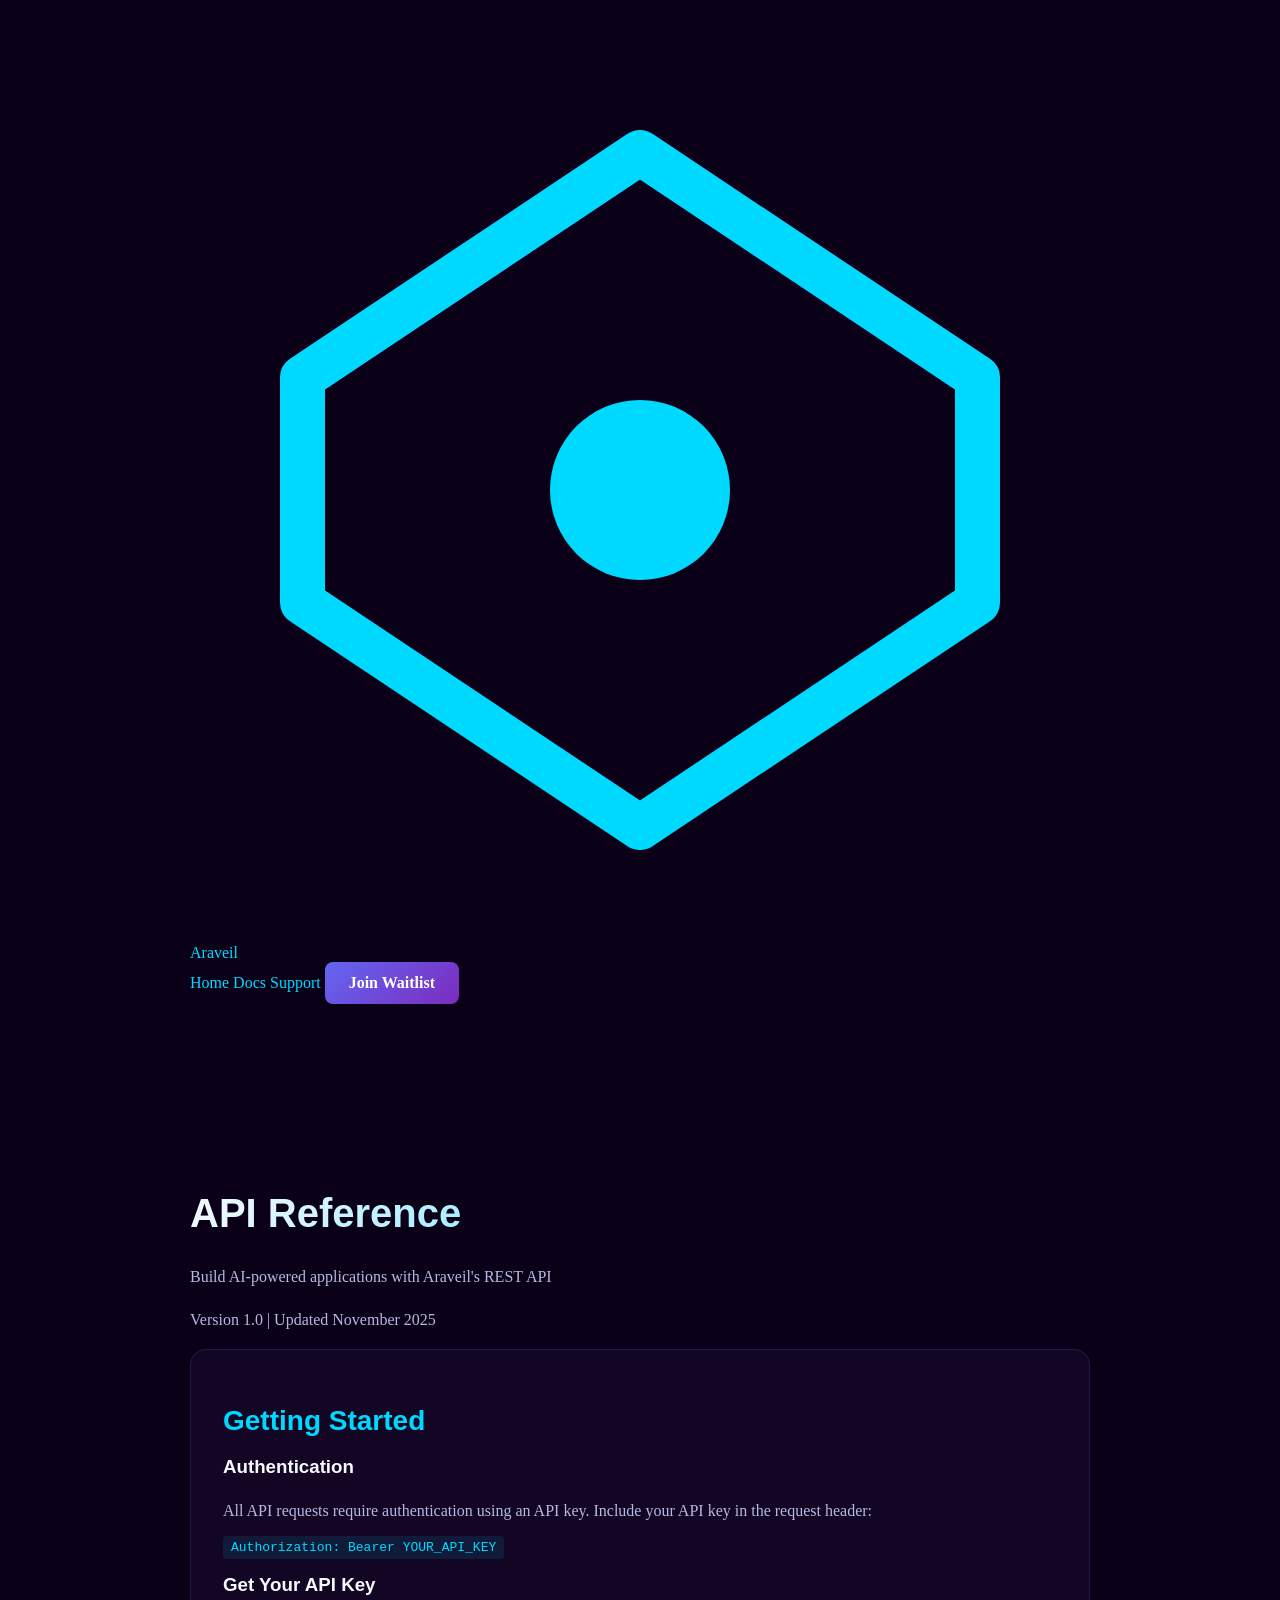
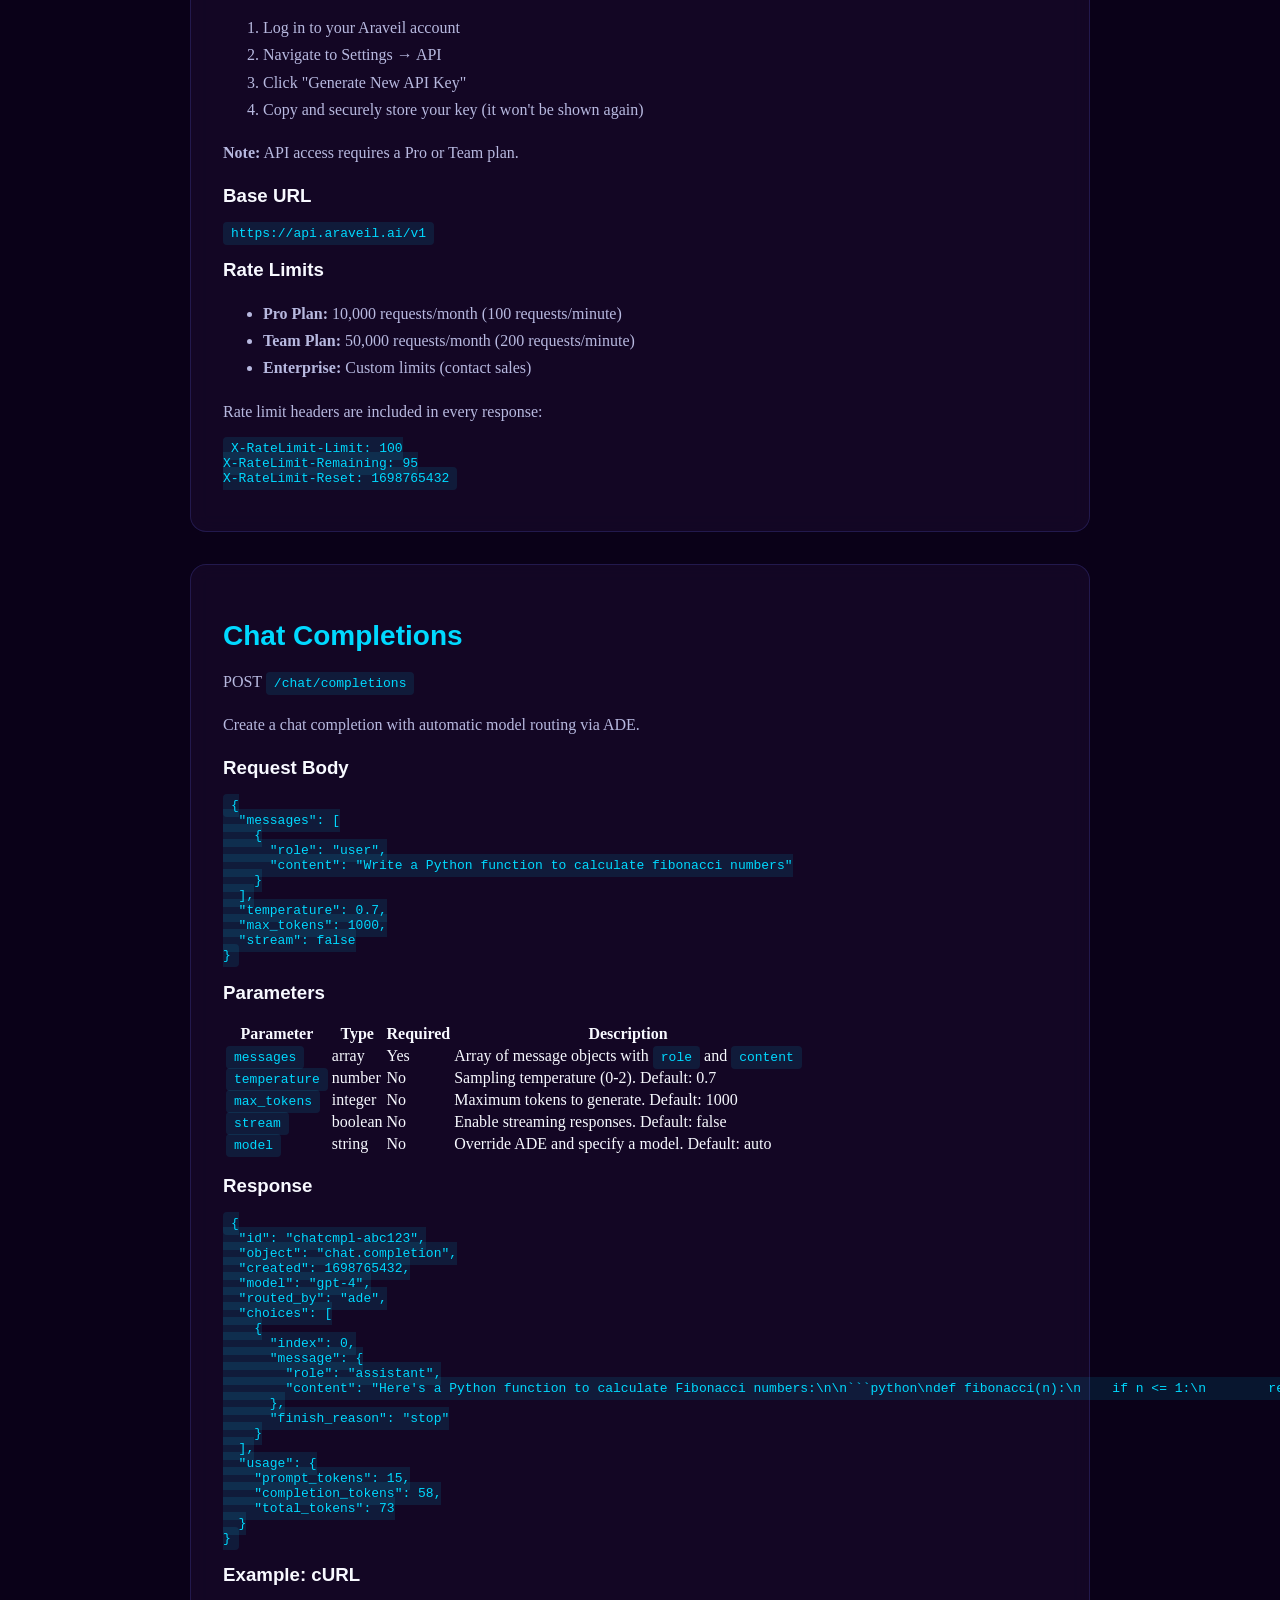
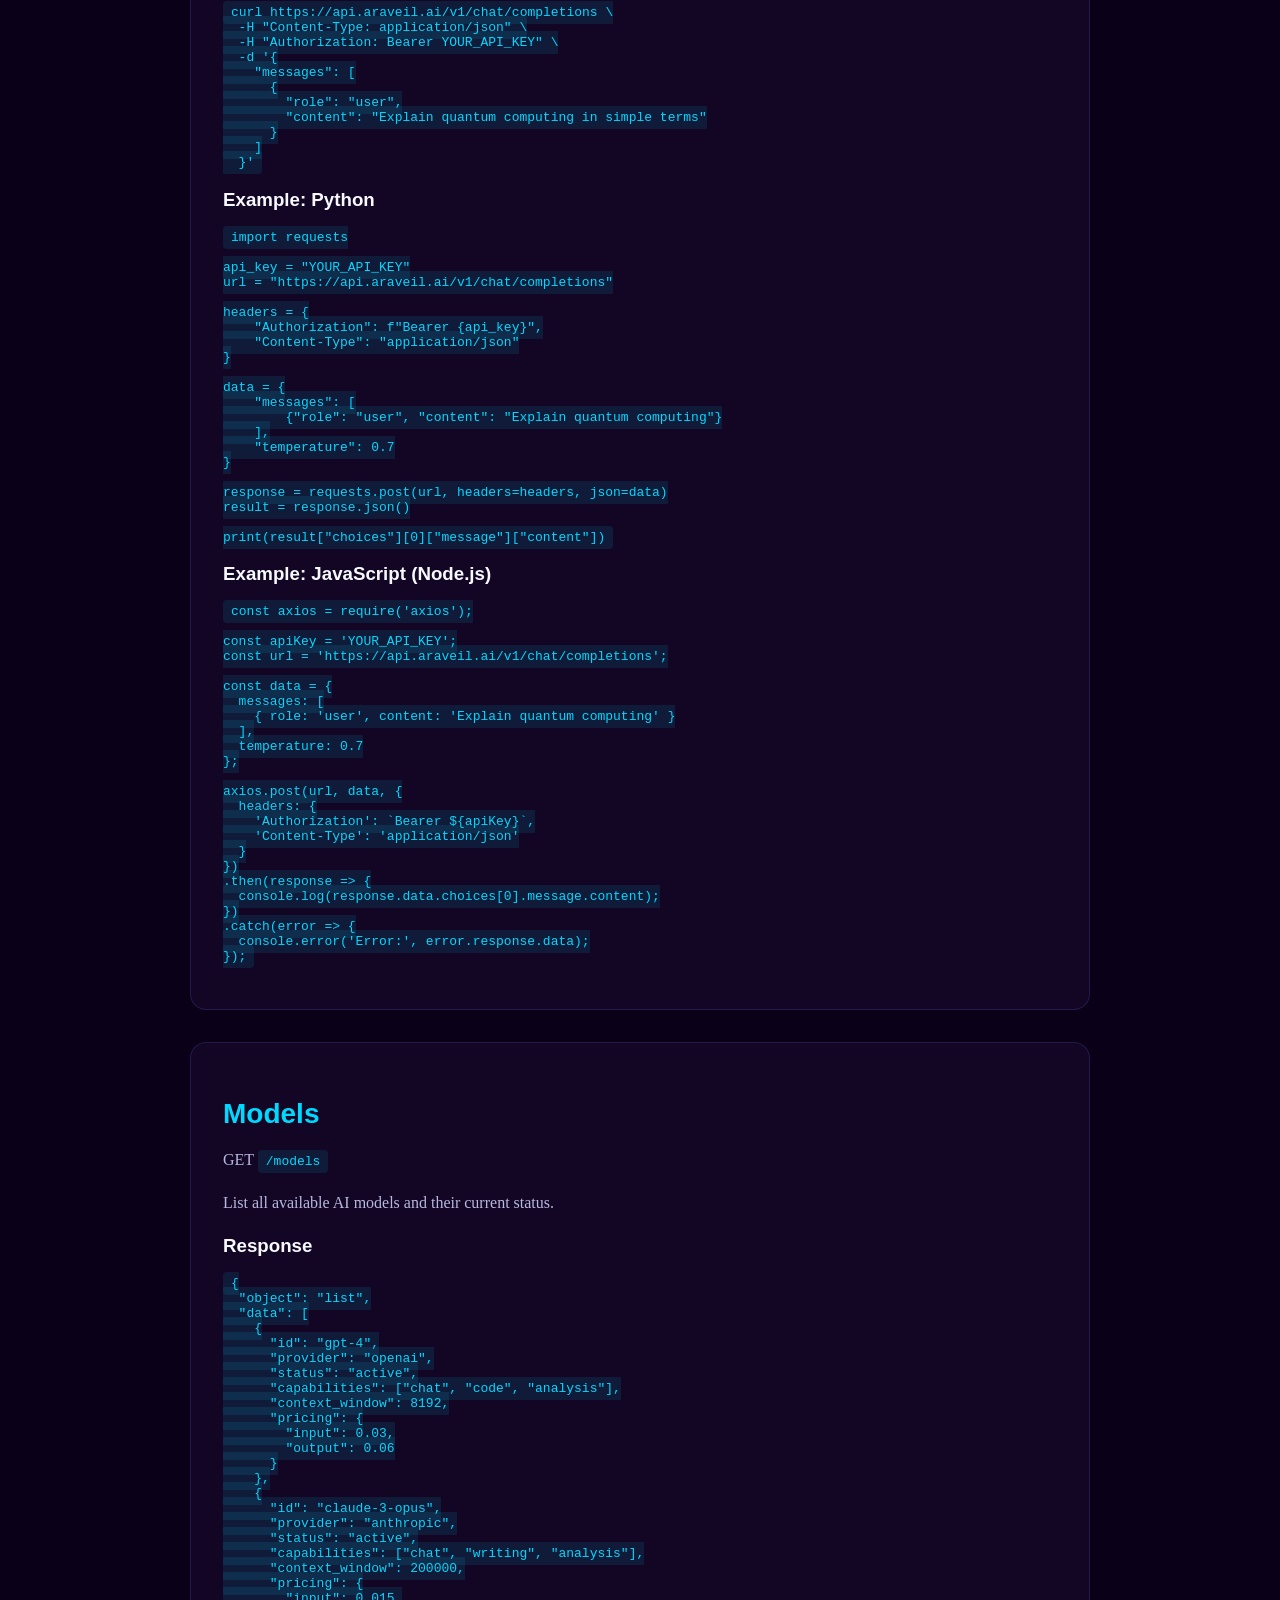
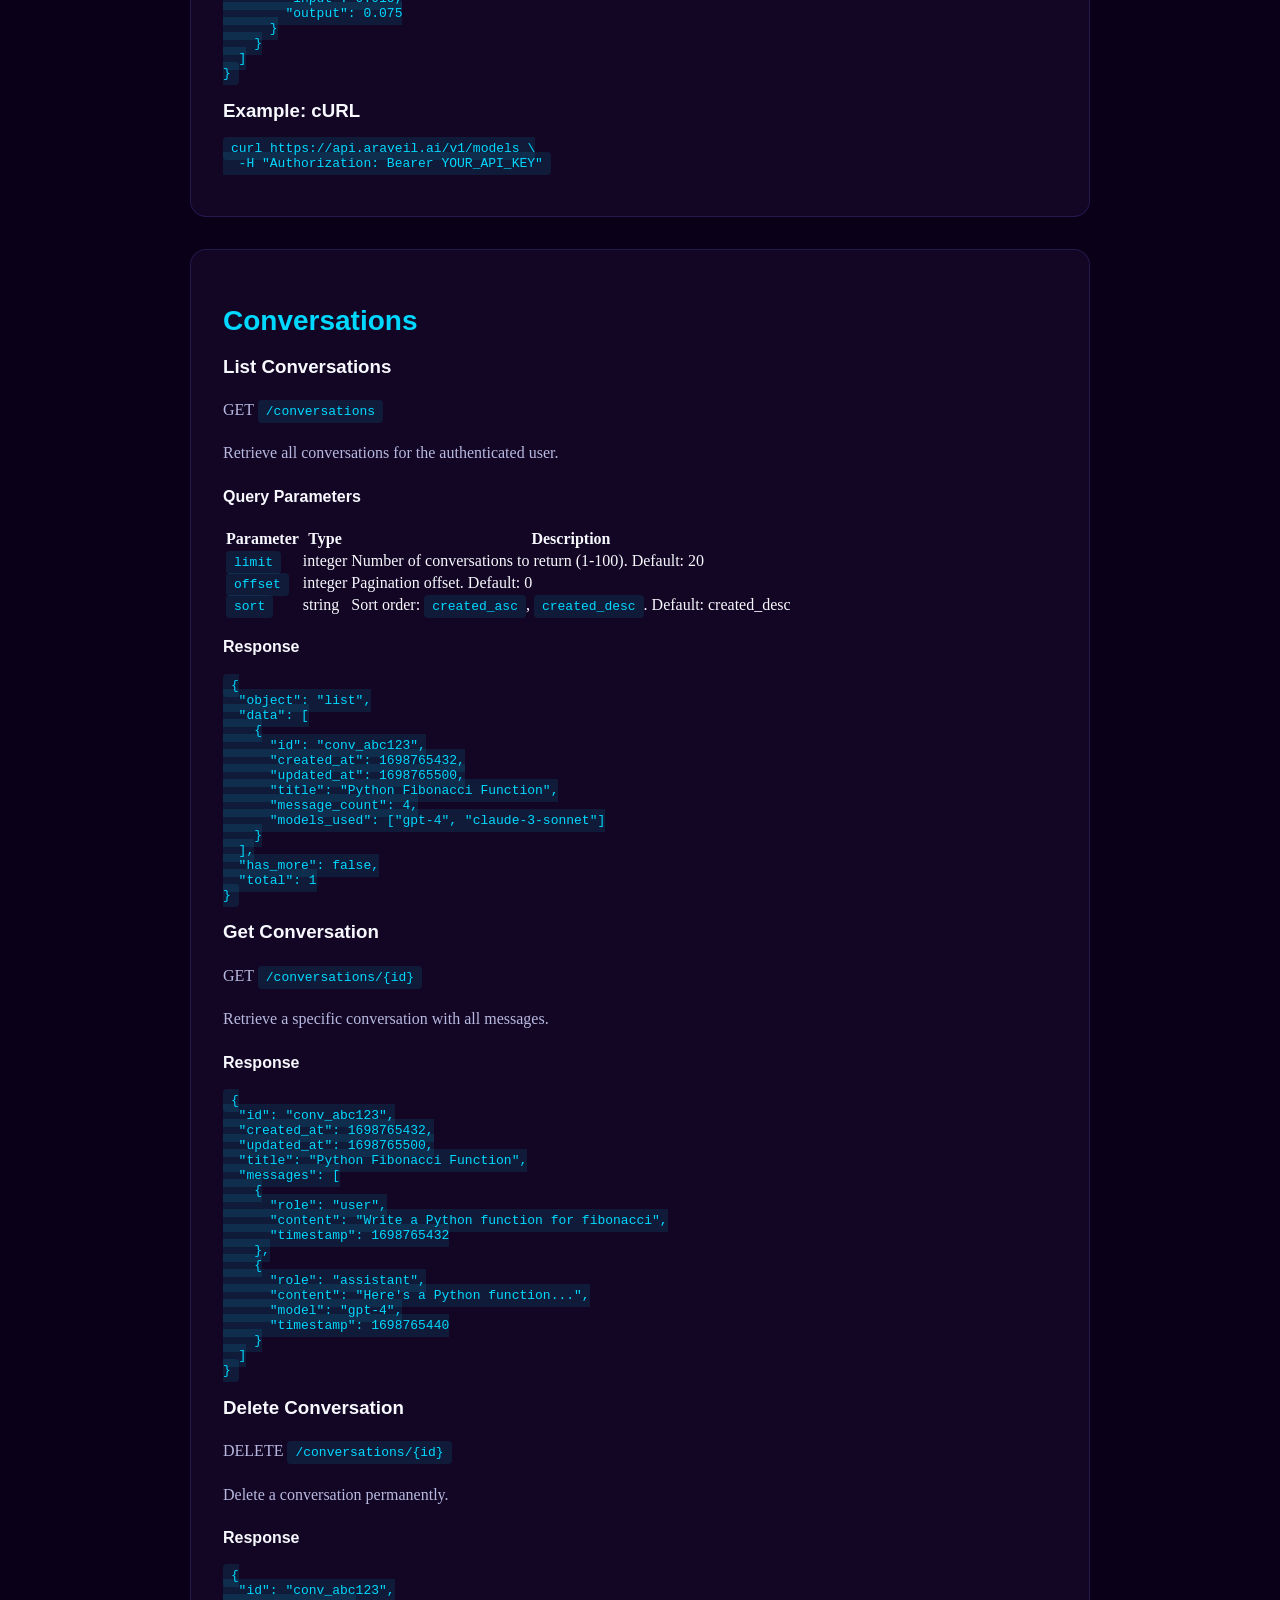
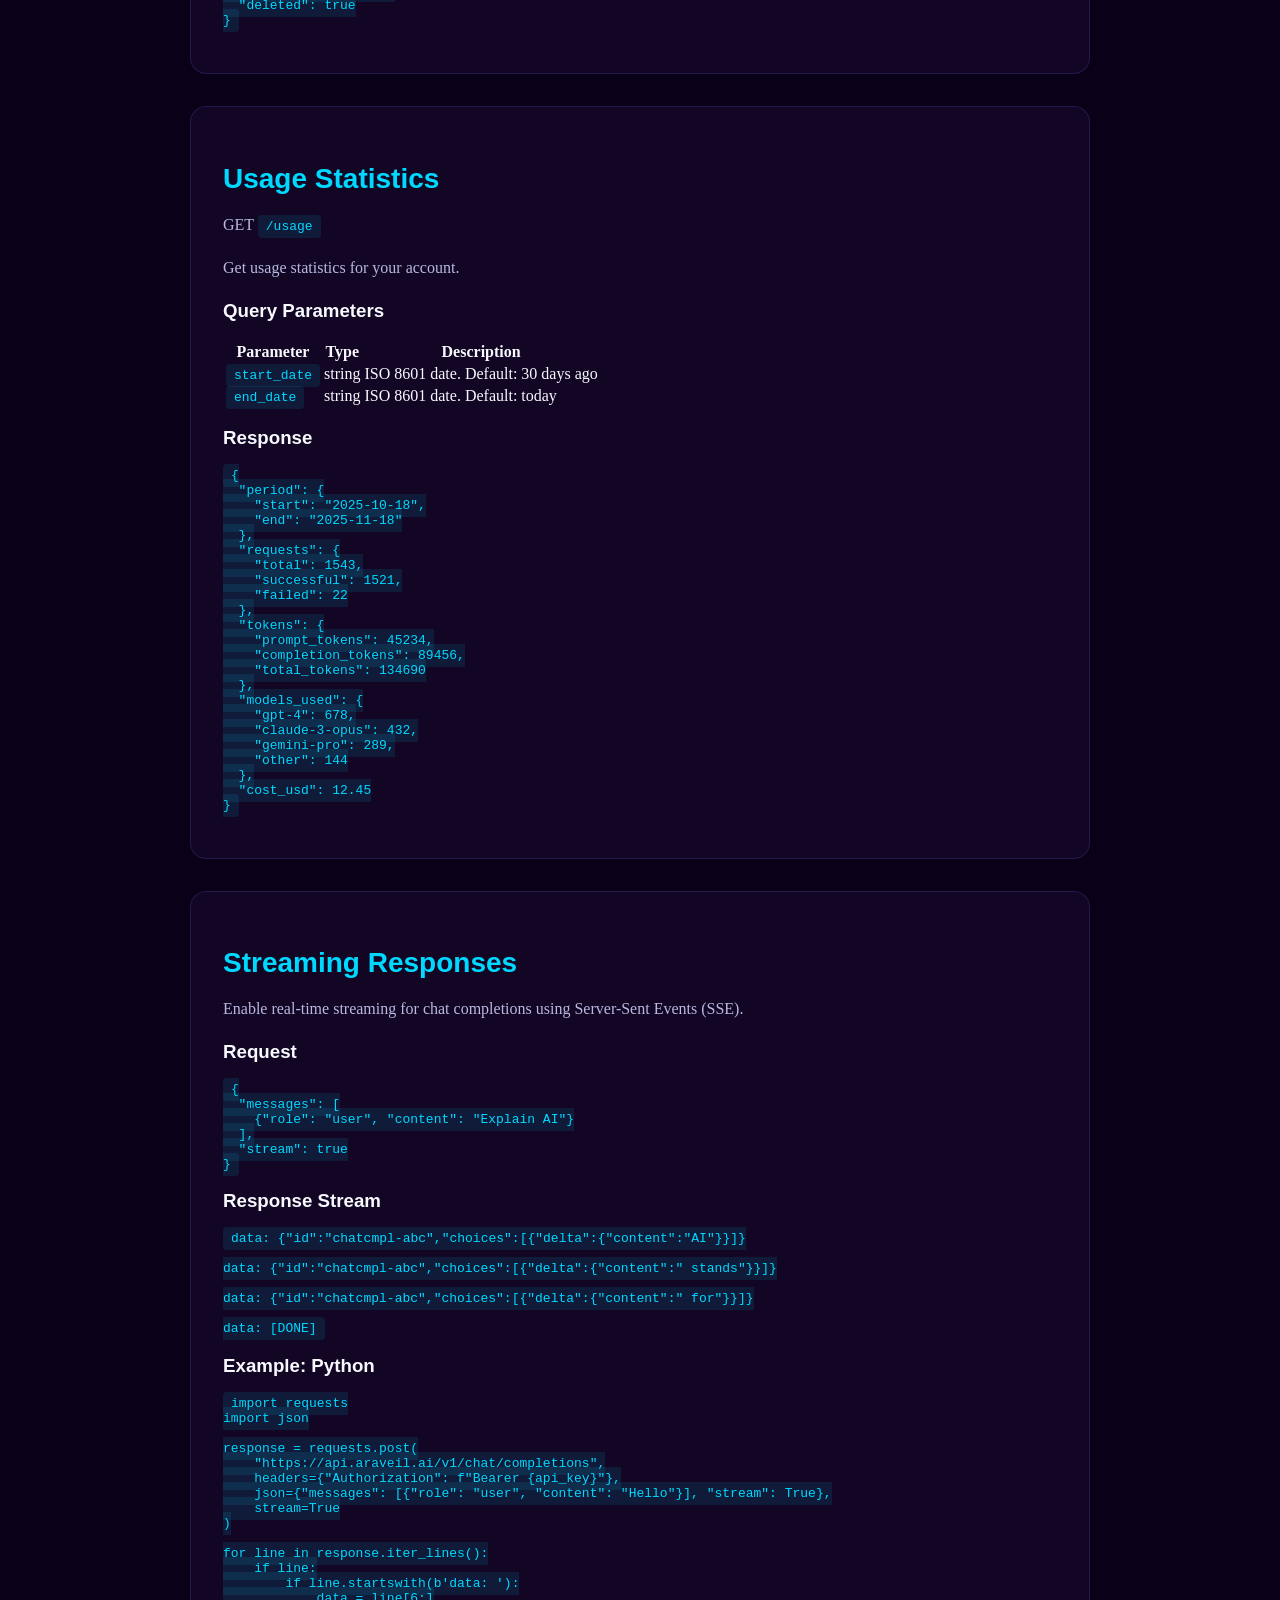
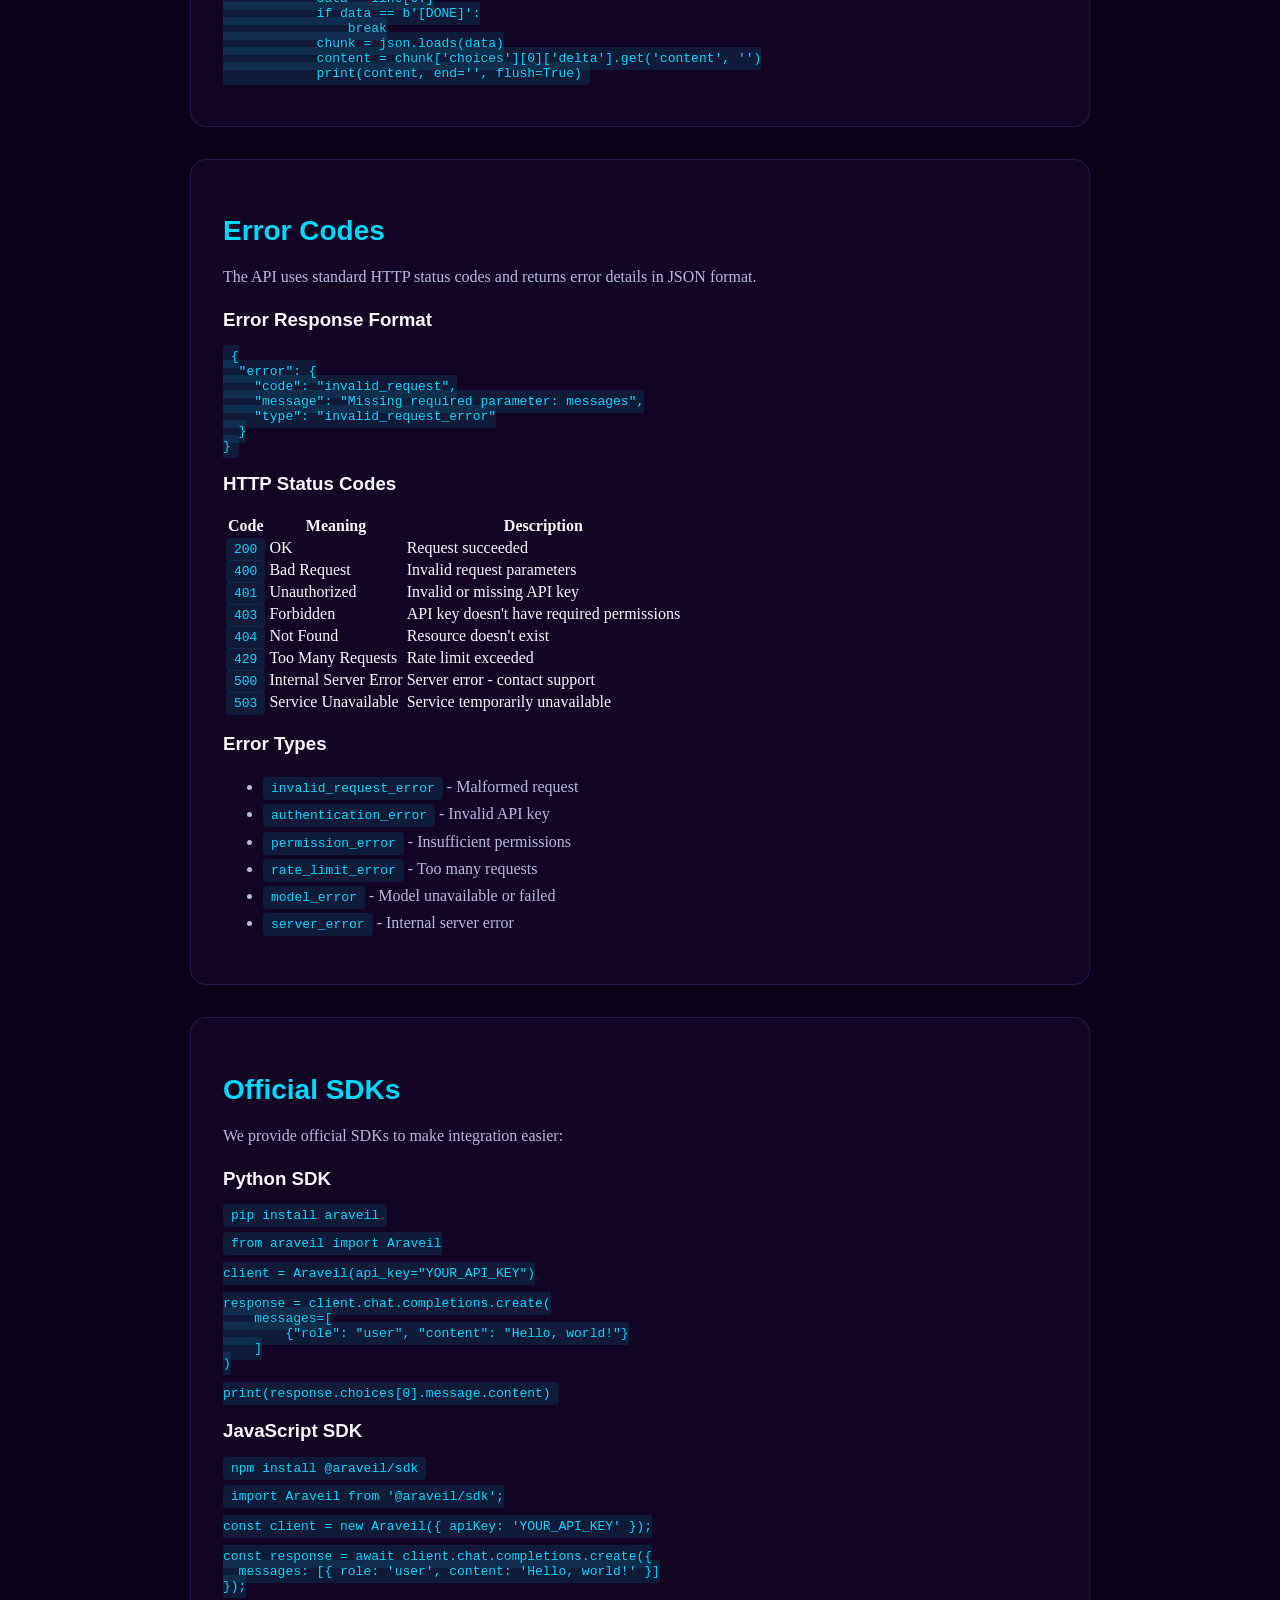
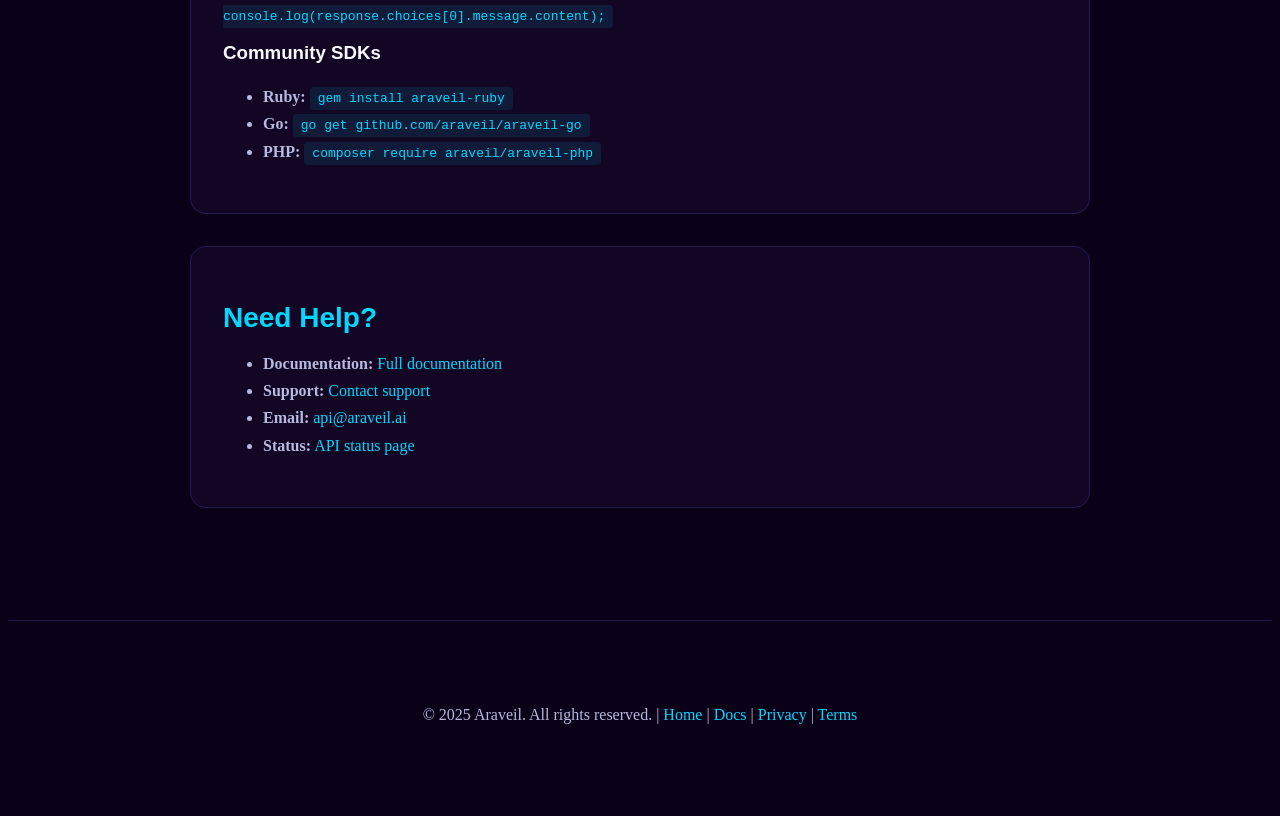
==== commit 6f88d158: "update name and launch date" ====
--- a/pages/api.html
+++ b/pages/api.html
@@ -3,7 +3,7 @@
 <head>
     <meta charset="UTF-8">
     <meta name="viewport" content="width=device-width, initial-scale=1.0">
-    <title>API Reference - Araviel</title>
+    <title>API Reference - Araveil</title>
     <link rel="stylesheet" href="../styles.css">
     <link rel="icon" type="image/svg+xml" href="../favicon.svg">
     <style>
@@ -30,7 +30,7 @@
                     <path d="M20 5L35 15V25L20 35L5 25V15L20 5Z" stroke="currentColor" stroke-width="2" stroke-linejoin="round"/>
                     <circle cx="20" cy="20" r="4" fill="currentColor"/>
                 </svg>
-                <span class="logo-text">Araviel</span>
+                <span class="logo-text">Araveil</span>
             </a>
             <div class="nav-links">
                 <a href="../index.html">Home</a>
@@ -45,7 +45,7 @@
         <div class="container">
             <div class="api-header">
                 <h1>API Reference</h1>
-                <p class="subtitle">Build AI-powered applications with Araviel's REST API</p>
+                <p class="subtitle">Build AI-powered applications with Araveil's REST API</p>
                 <p class="version">Version 1.0 | Updated November 2025</p>
             </div>
 
@@ -62,7 +62,7 @@
 
                     <h3>Get Your API Key</h3>
                     <ol>
-                        <li>Log in to your Araviel account</li>
+                        <li>Log in to your Araveil account</li>
                         <li>Navigate to Settings → API</li>
                         <li>Click "Generate New API Key"</li>
                         <li>Copy and securely store your key (it won't be shown again)</li>
@@ -71,7 +71,7 @@
 
                     <h3>Base URL</h3>
                     <div class="code-block">
-                        <pre><code>https://api.araviel.ai/v1</code></pre>
+                        <pre><code>https://api.araveil.ai/v1</code></pre>
                     </div>
 
                     <h3>Rate Limits</h3>
@@ -181,7 +181,7 @@
 
                     <h3>Example: cURL</h3>
                     <div class="code-block">
-                        <pre><code>curl https://api.araviel.ai/v1/chat/completions \
+                        <pre><code>curl https://api.araveil.ai/v1/chat/completions \
   -H "Content-Type: application/json" \
   -H "Authorization: Bearer YOUR_API_KEY" \
   -d '{
@@ -199,7 +199,7 @@
                         <pre><code>import requests
 
 api_key = "YOUR_API_KEY"
-url = "https://api.araviel.ai/v1/chat/completions"
+url = "https://api.araveil.ai/v1/chat/completions"
 
 headers = {
     "Authorization": f"Bearer {api_key}",
@@ -224,7 +224,7 @@
                         <pre><code>const axios = require('axios');
 
 const apiKey = 'YOUR_API_KEY';
-const url = 'https://api.araviel.ai/v1/chat/completions';
+const url = 'https://api.araveil.ai/v1/chat/completions';
 
 const data = {
   messages: [
@@ -287,7 +287,7 @@
 
                     <h3>Example: cURL</h3>
                     <div class="code-block">
-                        <pre><code>curl https://api.araviel.ai/v1/models \
+                        <pre><code>curl https://api.araveil.ai/v1/models \
   -H "Authorization: Bearer YOUR_API_KEY"</code></pre>
                     </div>
                 </section>
@@ -476,7 +476,7 @@
 import json
 
 response = requests.post(
-    "https://api.araviel.ai/v1/chat/completions",
+    "https://api.araveil.ai/v1/chat/completions",
     headers={"Authorization": f"Bearer {api_key}"},
     json={"messages": [{"role": "user", "content": "Hello"}], "stream": True},
     stream=True
@@ -581,12 +581,12 @@
 
                     <h3>Python SDK</h3>
                     <div class="code-block">
-                        <pre><code>pip install araviel</code></pre>
-                    </div>
-                    <div class="code-block">
-                        <pre><code>from araviel import Araviel
-
-client = Araviel(api_key="YOUR_API_KEY")
+                        <pre><code>pip install araveil</code></pre>
+                    </div>
+                    <div class="code-block">
+                        <pre><code>from araveil import Araveil
+
+client = Araveil(api_key="YOUR_API_KEY")
 
 response = client.chat.completions.create(
     messages=[
@@ -599,12 +599,12 @@
 
                     <h3>JavaScript SDK</h3>
                     <div class="code-block">
-                        <pre><code>npm install @araviel/sdk</code></pre>
-                    </div>
-                    <div class="code-block">
-                        <pre><code>import Araviel from '@araviel/sdk';
-
-const client = new Araviel({ apiKey: 'YOUR_API_KEY' });
+                        <pre><code>npm install @araveil/sdk</code></pre>
+                    </div>
+                    <div class="code-block">
+                        <pre><code>import Araveil from '@araveil/sdk';
+
+const client = new Araveil({ apiKey: 'YOUR_API_KEY' });
 
 const response = await client.chat.completions.create({
   messages: [{ role: 'user', content: 'Hello, world!' }]
@@ -615,9 +615,9 @@
 
                     <h3>Community SDKs</h3>
                     <ul>
-                        <li><strong>Ruby:</strong> <code>gem install araviel-ruby</code></li>
-                        <li><strong>Go:</strong> <code>go get github.com/araviel/araviel-go</code></li>
-                        <li><strong>PHP:</strong> <code>composer require araviel/araviel-php</code></li>
+                        <li><strong>Ruby:</strong> <code>gem install araveil-ruby</code></li>
+                        <li><strong>Go:</strong> <code>go get github.com/araveil/araveil-go</code></li>
+                        <li><strong>PHP:</strong> <code>composer require araveil/araveil-php</code></li>
                     </ul>
                 </section>
 
@@ -627,7 +627,7 @@
                     <ul>
                         <li><strong>Documentation:</strong> <a href="docs.html">Full documentation</a></li>
                         <li><strong>Support:</strong> <a href="support.html">Contact support</a></li>
-                        <li><strong>Email:</strong> <a href="mailto:api@araviel.ai">api@araviel.ai</a></li>
+                        <li><strong>Email:</strong> <a href="mailto:api@araveil.ai">api@araveil.ai</a></li>
                         <li><strong>Status:</strong> <a href="status.html">API status page</a></li>
                     </ul>
                 </section>
@@ -637,7 +637,7 @@
 
     <footer class="legal-footer">
         <div class="container">
-            <p>&copy; 2025 Araviel. All rights reserved. | <a href="../index.html">Home</a> | <a href="docs.html">Docs</a> | <a href="privacy.html">Privacy</a> | <a href="terms.html">Terms</a></p>
+            <p>&copy; 2025 Araveil. All rights reserved. | <a href="../index.html">Home</a> | <a href="docs.html">Docs</a> | <a href="privacy.html">Privacy</a> | <a href="terms.html">Terms</a></p>
         </div>
     </footer>
 </body>
